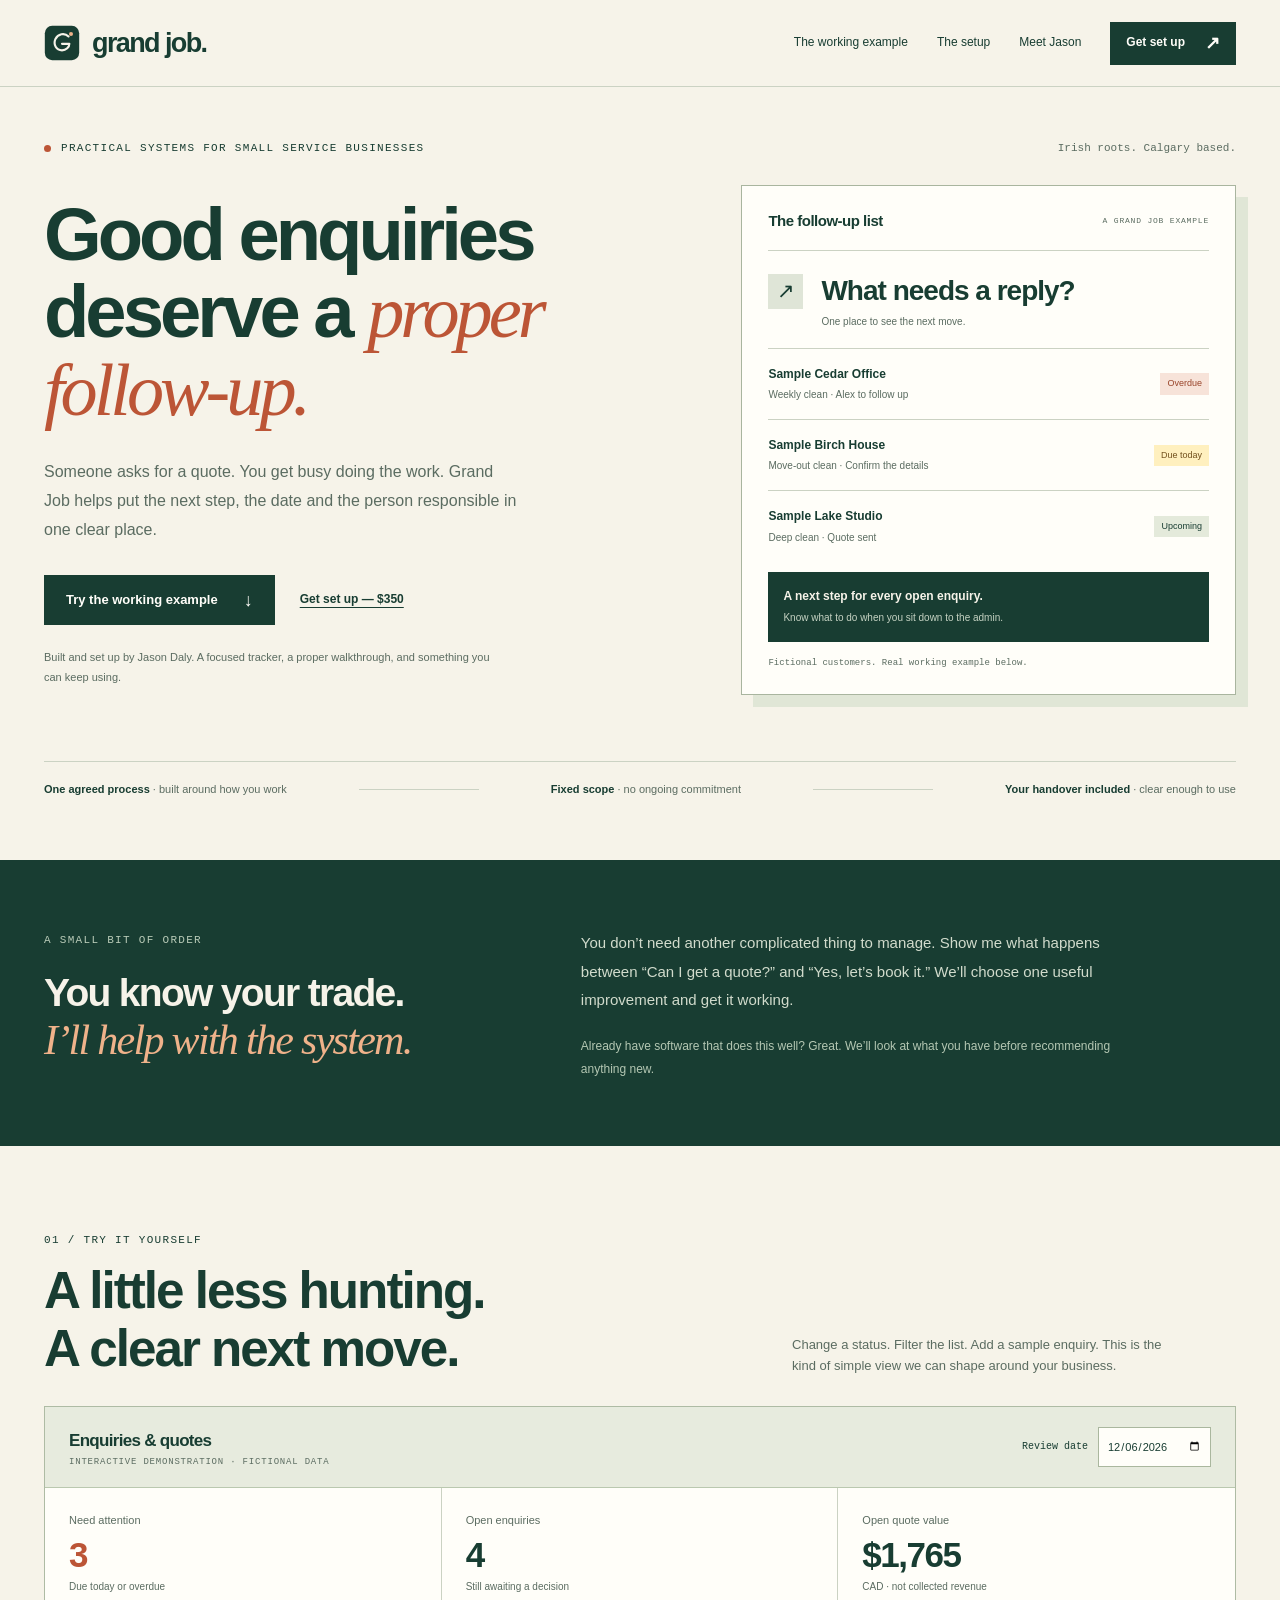
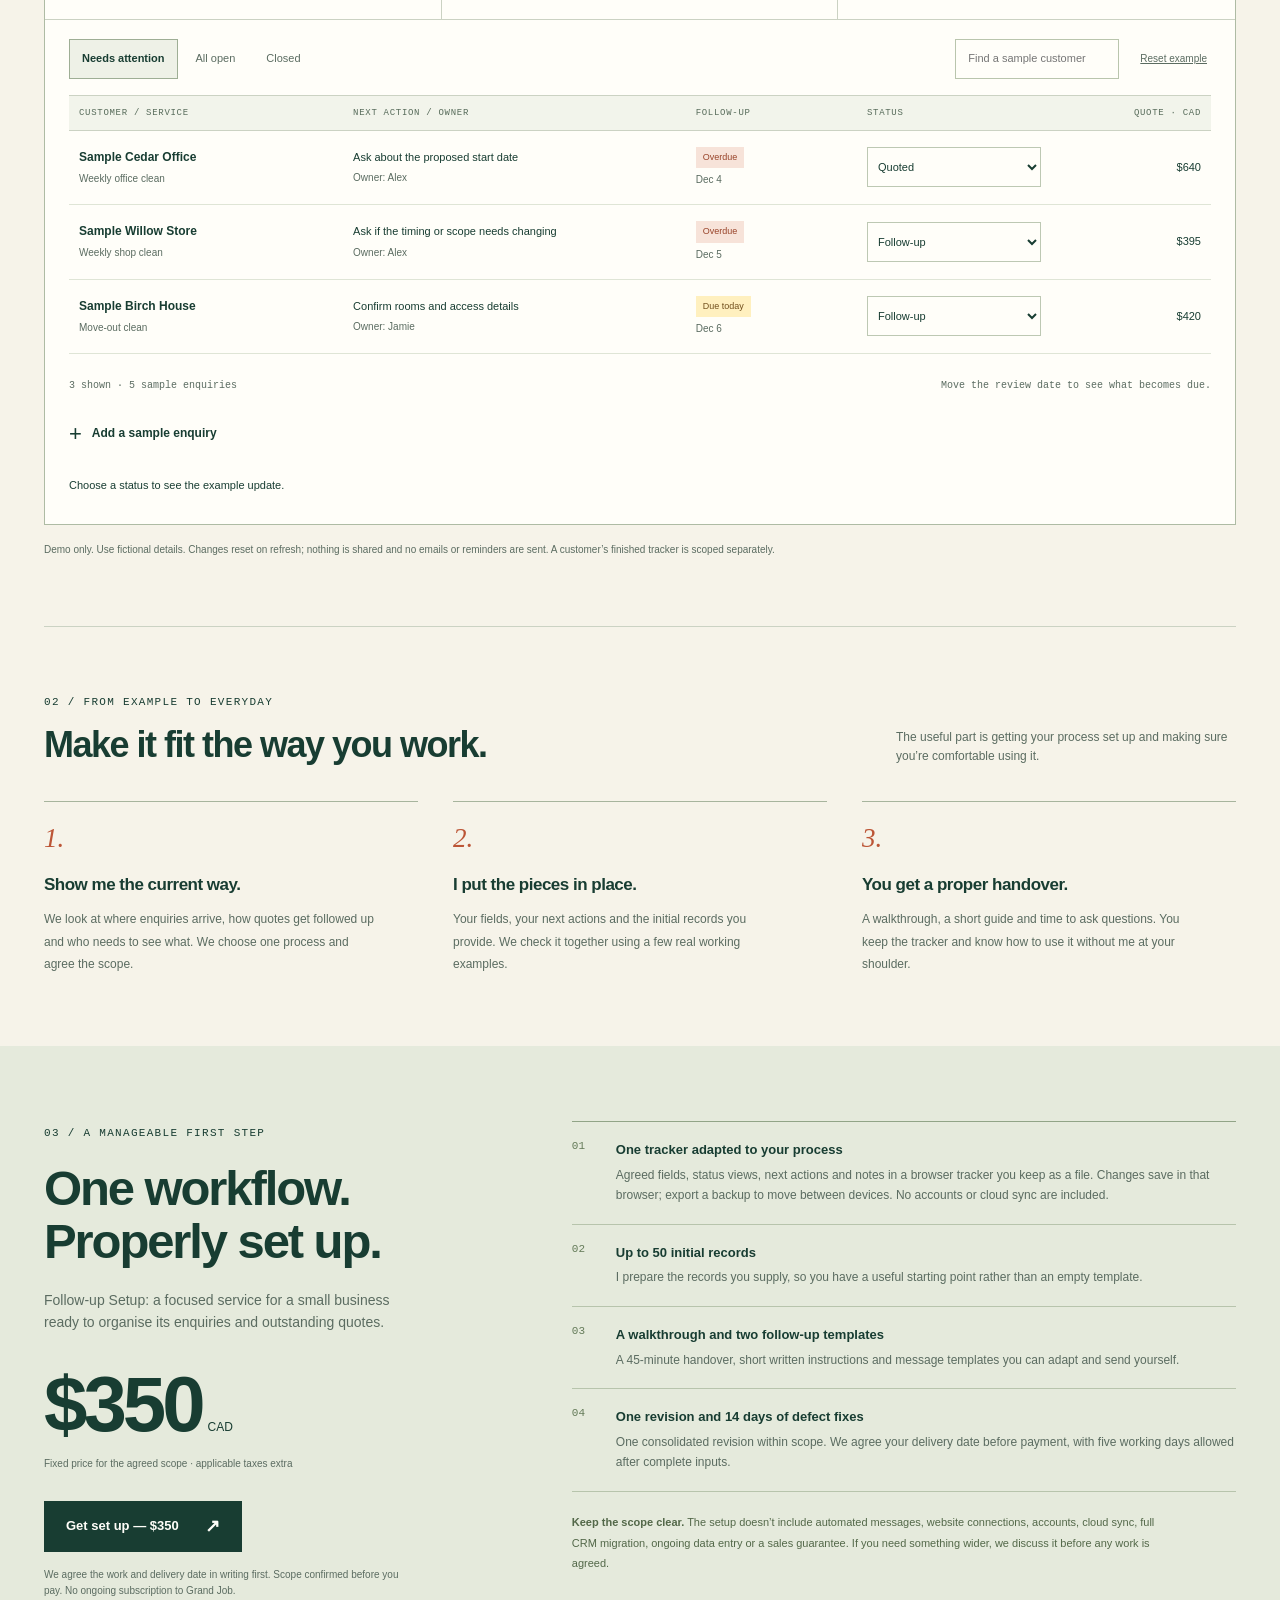
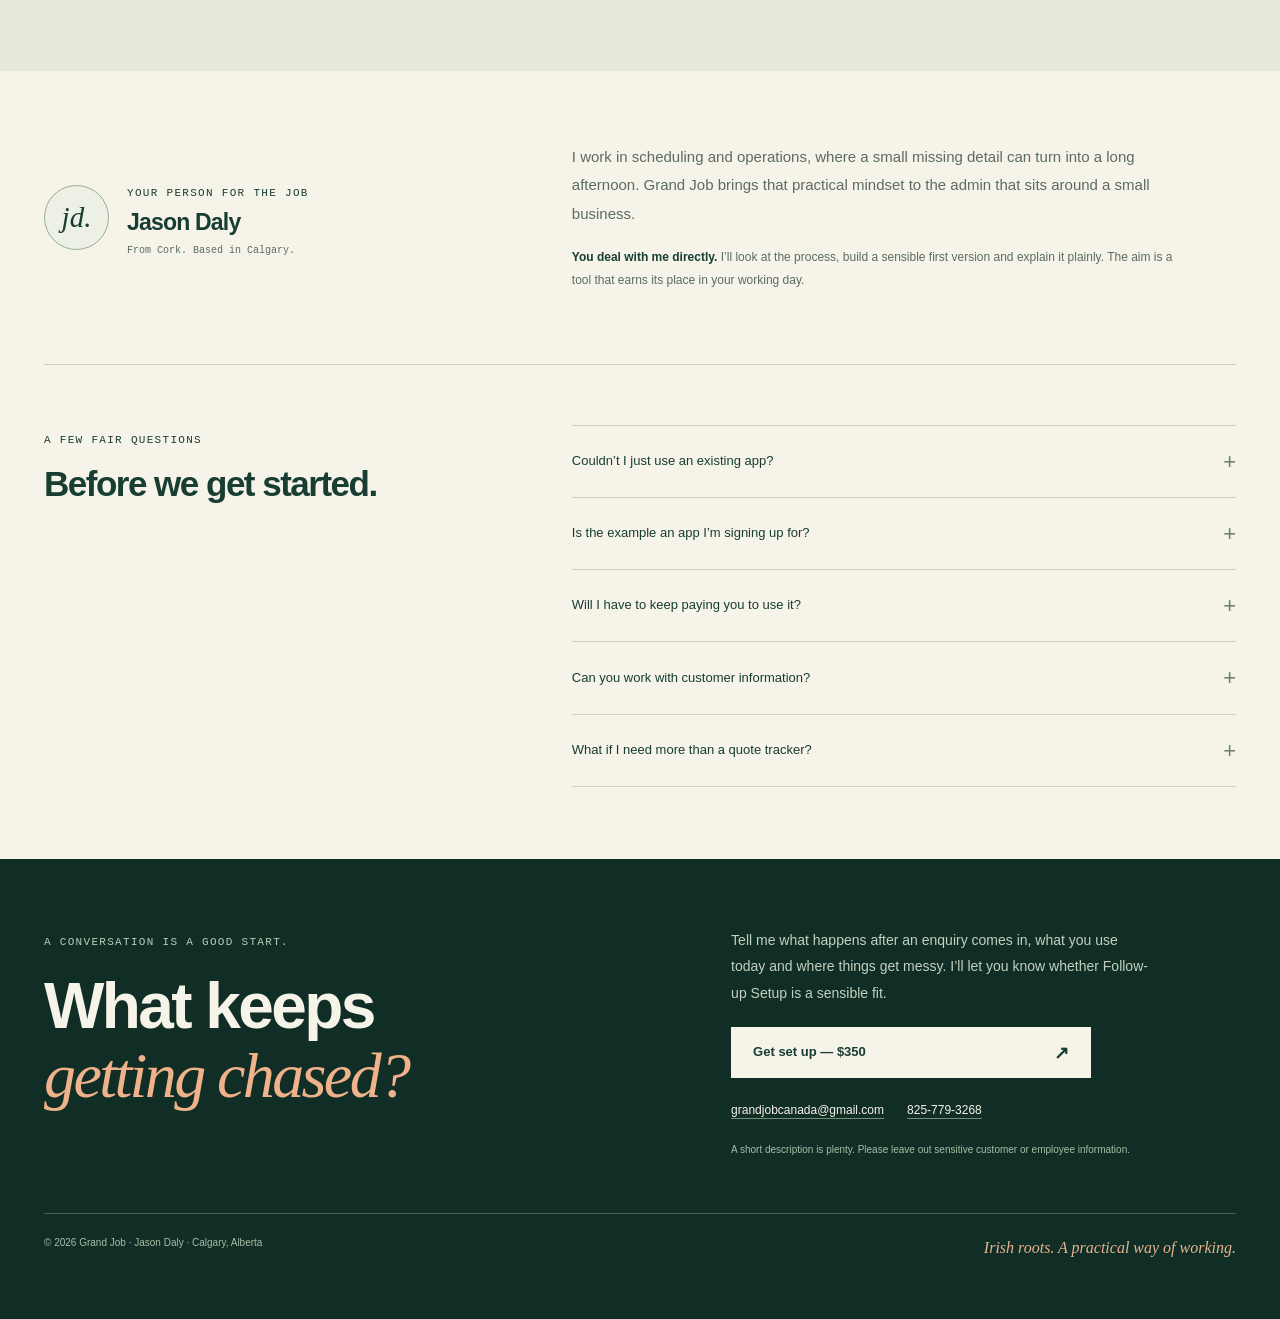
==== index.html @ b54c00df "Align follow-up setup with the private browser tracker and backup workflow" ====
<!doctype html>
<html lang="en">
<head>
  <meta charset="utf-8">
  <meta name="viewport" content="width=device-width,initial-scale=1">
  <title>Grand Job — A proper follow-up for every enquiry</title>
  <meta name="description" content="Practical enquiry and quote tracking, set up around your small business. One clear workflow, a personal handover and a fixed price. Jason Daly, Calgary.">
  <link rel="canonical" href="https://grandjob.shop/">
  <meta name="theme-color" content="#183d32">
  <meta property="og:title" content="Grand Job — A proper follow-up for every enquiry">
  <meta property="og:description" content="Simple enquiry tracking, built and set up around the way you work. Irish roots. Calgary based.">
  <meta property="og:type" content="website">
  <meta property="og:url" content="https://grandjob.shop/">
  <style>
    :root{--ink:#183d32;--deep:#102e26;--paper:#f6f3e9;--white:#fffef9;--rust:#bc5536;--peach:#efb28a;--sage:#dfe5d7;--muted:#5b6c61;--line:#cbd2c3;--yellow:#fff0bf;--red:#f7e3d9}
    *{box-sizing:border-box}html{scroll-behavior:smooth;scroll-padding-top:95px}body{margin:0;color:var(--ink);background:var(--paper);font:16px/1.6 Arial,Helvetica,sans-serif;-webkit-font-smoothing:antialiased}button,input,select{font:inherit}button,a,input,select{outline-offset:5px}button{cursor:pointer}a{color:inherit;text-underline-offset:4px}button:focus-visible,a:focus-visible,input:focus-visible,select:focus-visible,summary:focus-visible{outline:3px solid var(--rust)}button:disabled{cursor:not-allowed}h1,h2,h3,p{margin-top:0}h1,h2,h3{font-weight:600}button{border-radius:0}::selection{background:var(--peach);color:var(--deep)}.wrap{width:min(1220px,calc(100% - 88px));margin:auto}.eyebrow{font:11px/1.5 'Courier New',monospace;letter-spacing:1.3px;text-transform:uppercase}.serif{font-family:Georgia,'Times New Roman',serif;font-weight:400}.skip{position:fixed;left:15px;top:-70px;padding:10px 16px;background:var(--white);z-index:100}.skip:focus{top:12px}.btn{display:inline-flex;align-items:center;justify-content:space-between;gap:26px;min-height:50px;padding:14px 21px;background:var(--ink);border:1px solid var(--ink);color:var(--white);font-size:13px;font-weight:700;text-decoration:none;transition:background .15s}.btn:hover{background:#285644}.btn.light{background:var(--paper);color:var(--ink);border-color:var(--paper)}.btn.light:hover{background:#e7ebdb}.btn.outline{background:transparent;color:var(--ink);border-color:#93a18c}.btn.outline:hover{background:#e9eddf}.arrow{font-size:18px;line-height:1}.small{font-size:12px;color:var(--muted)}
    header{border-bottom:1px solid var(--line);background:var(--paper);position:sticky;top:0;z-index:10}nav{height:86px;display:flex;justify-content:space-between;align-items:center;gap:25px}.wordmark{display:flex;align-items:center;gap:12px;text-decoration:none;font-size:27px;letter-spacing:-1.6px;font-weight:800;line-height:1}.mark{width:36px;height:36px;display:block}.navlinks{display:flex;align-items:center;gap:29px;font-size:12px}.navlinks a:not(.btn){text-decoration:none}.navlinks a:not(.btn):hover{text-decoration:underline}.navlinks .btn{min-height:43px;padding:10px 15px;gap:20px;font-size:12px}
    .hero{padding:53px 0 62px}.hero-top{display:flex;align-items:center;justify-content:space-between;gap:20px;padding-bottom:25px}.hero-top .eyebrow{display:flex;align-items:center;gap:10px}.hero-top .eyebrow:before{content:'';width:7px;height:7px;background:var(--rust);border-radius:50%}.place{font:11px 'Courier New',monospace;color:var(--muted)}.hero-grid{display:grid;grid-template-columns:minmax(0,1.12fr) minmax(0,.88fr);gap:68px;align-items:center}h1{font-size:clamp(54px,5.8vw,82px);line-height:1.04;letter-spacing:-4px;max-width:720px;margin:14px 0 29px}h1 em{font-family:Georgia,'Times New Roman',serif;font-weight:400;color:var(--rust)}.hero-copy>p{max-width:475px;font-size:16px;line-height:1.8;color:var(--muted)}.hero-actions{display:flex;gap:25px;align-items:center;flex-wrap:wrap;margin:30px 0 23px}.textlink{font-size:12px;font-weight:700}.byline{font-size:11px!important;max-width:450px!important}.hero-sheet{position:relative;padding:23px 26px 26px;background:var(--white);border:1px solid #a9b59f;box-shadow:12px 12px 0 #e0e6d6}.sheet-top{display:flex;align-items:center;justify-content:space-between;border-bottom:1px solid var(--line);padding-bottom:17px;margin-bottom:23px}.sheet-brand{font-size:15px;font-weight:800;letter-spacing:-.5px}.sheet-top .eyebrow{font-size:8px;letter-spacing:.8px;color:var(--muted)}.sheet-title{display:flex;gap:18px;align-items:flex-start;margin-bottom:18px}.sheet-title h2{font-size:28px;line-height:1.2;letter-spacing:-1px;margin:0}.sheet-title p{margin:6px 0 0;font-size:10px;color:var(--muted)}.open-icon{width:35px;height:35px;flex-shrink:0;display:grid;place-items:center;background:var(--sage);font:21px Georgia,serif}.sample-line{border-top:1px solid var(--line);padding:16px 0;display:flex;justify-content:space-between;align-items:center;gap:15px;font-size:11px}.sample-line strong{display:block;font-size:12px;font-weight:600}.sample-line small{display:block;color:var(--muted);font-size:10px;margin-top:3px}.tag{display:inline-block;padding:4px 7px;background:#e4eadb;font-size:9px;line-height:1.5;white-space:nowrap}.tag.due{background:var(--yellow);color:#72501d}.tag.late{background:var(--red);color:#984329}.sheet-note{padding:15px;background:var(--ink);color:var(--paper);font-size:12px;line-height:1.65;margin-top:10px}.sheet-note strong{font-weight:600}.sheet-note small{display:block;font-size:10px;color:#c6d3c3;margin-top:4px}.sheet-caption{font:9px 'Courier New',monospace;color:var(--muted);margin:16px 0 0}.hero-foot{display:flex;justify-content:space-between;gap:30px;align-items:center;border-top:1px solid var(--line);margin-top:62px;padding-top:19px;font-size:11px;color:var(--muted)}.hero-foot strong{color:var(--ink);font-weight:600}.hero-foot .line{height:1px;background:var(--line);flex:1;max-width:120px}
    .intro{background:var(--ink);color:var(--paper);padding:65px 0}.intro-grid{display:grid;grid-template-columns:.8fr 1.2fr;gap:100px;align-items:start}.intro .eyebrow{color:#b9cbb8}.intro h2{font-size:39px;letter-spacing:-1.7px;line-height:1.18;margin:19px 0 0}.intro p{font-size:15px;line-height:1.9;color:#d1dbcc;max-width:560px;margin:4px 0 20px}.intro p:last-child{font-size:12px;color:#b4c7b3;margin-bottom:0}.intro em{font-family:Georgia,serif;font-size:42px;font-weight:400;color:var(--peach)}
    .demo-section{padding:79px 0 68px}.section-head{display:grid;grid-template-columns:1fr .65fr;gap:65px;align-items:end;margin-bottom:29px}.section-head h2{font-size:clamp(36px,4vw,52px);line-height:1.12;letter-spacing:-2px;margin:12px 0 0}.section-head p{color:var(--muted);font-size:13px;max-width:370px;margin:0}.demo-shell{background:var(--white);border:1px solid #aebba4}.demo-toolbar{display:flex;align-items:center;justify-content:space-between;gap:25px;padding:20px 24px;background:#e7ebde;border-bottom:1px solid #bac8af}.demo-brand{font-size:17px;letter-spacing:-.7px;font-weight:700}.demo-brand small{font:9px 'Courier New',monospace;letter-spacing:.8px;display:block;font-weight:400;margin-top:3px;color:var(--muted)}.review{display:flex;align-items:center;gap:10px}.review label{font:10px 'Courier New',monospace}.review input{font:11px Arial,sans-serif;border:1px solid #aab79e;background:var(--white);padding:8px;min-height:40px;color:var(--ink)}.metrics{display:grid;grid-template-columns:1fr 1fr 1fr;border-bottom:1px solid var(--line)}.metric{padding:24px;border-right:1px solid var(--line)}.metric:last-child{border:0}.metric-label{display:block;font-size:11px;color:var(--muted)}.metric-value{font-size:35px;font-weight:600;letter-spacing:-1.5px;line-height:1.4}.metric-value.rust{color:var(--rust)}.metric small{font-size:10px;color:var(--muted);display:block}.demo-controls{display:flex;align-items:center;justify-content:space-between;gap:20px;flex-wrap:wrap;padding:19px 24px 16px}.filters{display:flex;gap:5px;flex-wrap:wrap}.filter{border:1px solid transparent;background:none;min-height:40px;color:var(--muted);font-size:11px;padding:8px 12px}.filter[aria-pressed=true]{border-color:#9eae95;background:#eef1e7;color:var(--ink);font-weight:700}.filter:hover{border-color:#9eae95}.demo-tools{display:flex;align-items:center;gap:17px}.demo-tools button{border:0;background:none;color:var(--muted);font-size:10px;text-decoration:underline;min-height:40px;padding:4px}.search-label{position:relative;display:flex;align-items:center}.search-label input{font-size:11px;padding:10px 12px;min-height:40px;border:1px solid #b9c5ad;background:var(--white);max-width:210px;width:100%;color:var(--ink)}.sr-only{position:absolute;width:1px;height:1px;padding:0;margin:-1px;overflow:hidden;clip:rect(0,0,0,0);white-space:nowrap;border:0}.table-wrap{padding:0 24px 8px;overflow-x:auto}table{width:100%;border-collapse:collapse;text-align:left;table-layout:fixed}th{font:9px 'Courier New',monospace;letter-spacing:.7px;text-transform:uppercase;padding:12px 10px;background:#f2f4eb;border-top:1px solid var(--line);border-bottom:1px solid var(--line);color:#576b5a}td{padding:16px 10px;border-bottom:1px solid #dfe5d6;font-size:11px;vertical-align:middle;overflow-wrap:anywhere}td strong{display:block;font-size:12px;font-weight:600}td small{display:block;color:var(--muted);font-size:10px;margin-top:4px}.col-customer{width:24%}.col-action{width:30%}.col-due{width:15%}.col-status{width:17%}.col-value{width:14%;text-align:right}td select{width:100%;border:1px solid #bdc8b3;padding:8px 6px;background:var(--white);min-height:40px;font-size:11px;color:var(--ink)}.money{text-align:right;font-variant-numeric:tabular-nums;white-space:nowrap}.empty{text-align:center;padding:35px;color:var(--muted);font-size:12px}.demo-bottom{padding:18px 24px 20px;display:flex;justify-content:space-between;gap:20px;align-items:center}.demo-bottom span{font:10px 'Courier New',monospace;color:var(--muted)}.add-toggle{padding:0 24px 22px}.add-toggle summary{font-size:12px;font-weight:700;cursor:pointer;min-height:44px;display:flex;align-items:center;gap:10px}.add-toggle summary:before{content:'+';font-size:22px;font-weight:400}.add-toggle[open] summary:before{content:'−'}.add-grid{display:grid;grid-template-columns:repeat(4,1fr);gap:17px;padding-top:15px}.field{min-width:0}.field.wide{grid-column:span 2}.field label{display:block;font-size:10px;font-weight:700;margin-bottom:6px}.field input,.field select{width:100%;min-height:43px;border:1px solid #b8c6ab;background:#fafbf5;padding:9px 11px;color:var(--ink);font-size:12px}.add-grid .btn{grid-column:span 2;justify-content:center;align-self:end}.notice{font-size:11px;color:var(--ink);padding:0 24px 18px;min-height:36px}.demo-disclaimer{font-size:10px;color:var(--muted);margin:17px 0 0;max-width:850px}.demo-section .download{margin-top:27px;display:flex;align-items:center;justify-content:space-between;gap:25px;padding-top:24px;border-top:1px solid var(--line)}.download p{margin:0;font-size:12px;color:var(--muted)}.download a{font-size:12px;font-weight:700;white-space:nowrap}
    .process{border-top:1px solid var(--line);padding:60px 0 70px}.process-head{display:flex;justify-content:space-between;align-items:end;gap:40px;margin-bottom:35px}.process h2{font-size:36px;letter-spacing:-1.5px;line-height:1.2;margin:10px 0 0}.process-head>p{font-size:12px;color:var(--muted);max-width:340px;margin:0}.steps{display:grid;grid-template-columns:repeat(3,1fr);gap:35px}.step{padding-top:21px;border-top:1px solid #a7b49d}.step .number{font:italic 27px Georgia,serif;color:var(--rust)}.step h3{font-size:17px;letter-spacing:-.5px;margin:16px 0 10px}.step p{font-size:12px;line-height:1.9;color:var(--muted);max-width:330px;margin:0}
    .offer-section{background:#e5eadc;padding:72px 0}.offer{display:grid;grid-template-columns:.8fr 1.2fr;gap:85px}.offer h2{font-size:49px;line-height:1.08;letter-spacing:-2.1px;margin:18px 0 21px}.offer-lead{font-size:14px;color:var(--muted);max-width:360px}.price{font-size:78px;letter-spacing:-4px;line-height:1.2;font-weight:600;margin:25px 0 4px}.price span{font:12px Arial,sans-serif;letter-spacing:0;margin-left:6px}.price-note{font-size:10px;color:var(--muted);margin:0 0 27px}.offer-list{border-top:1px solid #91a487;margin-top:3px}.offer-item{display:grid;grid-template-columns:33px 1fr;gap:11px;border-bottom:1px solid #b7c4ac;padding:18px 0}.offer-item>span{font:11px 'Courier New',monospace;color:#647b59}.offer-item strong{font-weight:600;font-size:13px;display:block}.offer-item p{font-size:12px;color:var(--muted);margin:4px 0 0;line-height:1.7}.scope-note{font-size:11px;color:#536849;margin:20px 0 0;line-height:1.9;max-width:600px}.offer .btn{margin-top:2px}.offer-foot{font-size:10px;color:var(--muted);margin:15px 0 0;max-width:360px}
    .person{padding:72px 0;display:grid;grid-template-columns:.8fr 1.2fr;gap:85px;border-bottom:1px solid var(--line)}.person-label{display:flex;gap:18px;align-items:center}.initials{width:65px;height:65px;display:grid;place-items:center;font:italic 29px Georgia,serif;border:1px solid #9bad90;border-radius:50%;background:#edf0e4}.person-label h2{font-size:23px;letter-spacing:-.8px;margin:0}.person-label p{font:10px 'Courier New',monospace;color:var(--muted);margin:5px 0 0}.person-copy>p{font-size:15px;color:var(--muted);max-width:610px;margin:0 0 18px;line-height:1.9}.person-copy p:last-child{font-size:12px;margin:0}.person-copy strong{font-weight:600;color:var(--ink)}.faq{padding:60px 0 72px;display:grid;grid-template-columns:.8fr 1.2fr;gap:85px}.faq h2{font-size:35px;line-height:1.2;letter-spacing:-1.5px;margin:13px 0 0}.faq details{border-top:1px solid var(--line);padding:18px 0}.faq details:last-child{border-bottom:1px solid var(--line)}.faq summary{font-size:13px;list-style:none;cursor:pointer;display:flex;gap:20px;align-items:center;justify-content:space-between;min-height:30px}.faq summary::-webkit-details-marker{display:none}.faq summary:after{content:'+';font-size:22px;color:#708463;font-weight:400}.faq details[open] summary:after{content:'−'}.faq details p{font-size:12px;color:var(--muted);margin:13px 35px 0 0;line-height:1.9}.contact{background:var(--deep);color:var(--paper);padding:68px 0 58px}.contact-grid{display:grid;grid-template-columns:1.1fr .9fr;gap:70px}.contact .eyebrow{color:#bbceb8}.contact h2{font-size:clamp(43px,5vw,65px);line-height:1.08;letter-spacing:-2.6px;margin:20px 0 0}.contact h2 em{font-family:Georgia,serif;font-weight:400;color:var(--peach)}.contact-copy>p{font-size:14px;color:#c2d1bf;max-width:420px;line-height:1.9;margin:0 0 21px}.contact .btn{justify-content:space-between;max-width:360px;width:100%}.contact-links{display:flex;flex-wrap:wrap;gap:17px 23px;margin-top:23px;font-size:12px}.contact-links a{text-decoration-color:#728e73}.contact-note{font-size:10px!important;color:#a8bfa5!important;max-width:410px!important;margin-top:20px!important;margin-bottom:0!important}.contact-bottom{border-top:1px solid #49604b;margin-top:54px;padding-top:21px;display:flex;justify-content:space-between;gap:30px;color:#a9bda5;font-size:10px}.contact-bottom .serif{font-size:16px;font-style:italic;color:#e6b38e}
    @media(min-width:1500px){.hero{padding-top:68px;padding-bottom:72px}.hero-grid{gap:90px}}
    @media(max-width:1080px){.wrap{width:calc(100% - 56px)}.hero-grid{gap:35px}h1{font-size:65px;letter-spacing:-3.6px}.hero-sheet{padding:20px}.intro-grid,.offer,.person,.faq{gap:45px}.section-head{gap:35px}.table-wrap{padding:0 16px 8px}.demo-controls{padding:17px 16px}.col-action{width:28%}.col-customer{width:24%}.col-due{width:17%}.col-status{width:18%}.col-value{width:13%}.hero-foot .line{display:none}}
    @media(max-width:760px){.wrap{width:calc(100% - 36px)}nav{height:72px}.wordmark{font-size:24px}.mark{width:30px;height:30px}.navlinks>a:not(.btn){display:none}.navlinks .btn{font-size:11px;padding:9px 12px;gap:13px;min-height:41px}.hero{padding:29px 0 36px}.hero-top{padding-bottom:11px}.hero-top .eyebrow{font-size:9px;letter-spacing:.5px}.place{display:none}.hero-grid{grid-template-columns:1fr;gap:35px}h1{font-size:61px;letter-spacing:-3.4px;max-width:600px;margin:14px 0 23px}.hero-copy>p{font-size:15px;max-width:600px}.hero-actions{margin:26px 0 20px;gap:21px}.hero-sheet{max-width:540px;width:calc(100% - 9px);padding:21px;box-shadow:8px 8px 0 #e0e6d6}.sheet-title h2{font-size:26px}.hero-foot{margin-top:38px;padding-top:18px;display:grid;grid-template-columns:1fr;gap:9px;font-size:11px}.intro{padding:42px 0}.intro-grid{grid-template-columns:1fr;gap:28px}.intro h2{font-size:37px;margin-top:13px;max-width:480px}.intro p{font-size:14px;max-width:100%}.intro em{font-size:40px}.demo-section{padding:46px 0}.section-head{grid-template-columns:1fr;gap:19px;margin-bottom:24px}.section-head h2{font-size:40px;letter-spacing:-1.7px}.section-head p{max-width:550px}.demo-toolbar{padding:16px;gap:15px;align-items:start;flex-direction:column}.demo-brand{font-size:17px}.review{justify-content:space-between;width:100%;gap:14px}.review input{font-size:12px;min-height:43px}.metrics{grid-template-columns:1fr 1fr 1fr}.metric{padding:16px 11px}.metric-label{font-size:9px;line-height:1.5}.metric-value{font-size:29px;letter-spacing:-1.3px}.metric small{font-size:8px;line-height:1.6}.demo-controls{display:block;padding:12px}.filters{display:grid;grid-template-columns:repeat(3,1fr);gap:4px}.filter{font-size:10px;padding:8px 5px;min-height:42px}.demo-tools{margin-top:12px;justify-content:space-between;gap:10px}.search-label{flex:1}.search-label input{max-width:100%;font-size:12px;min-height:44px}.demo-tools button{min-height:44px;padding:8px}.table-wrap{overflow:visible;padding:0 12px 4px}table,tbody{display:block}thead{display:none}tr{display:grid;grid-template-columns:1fr 1fr;gap:13px 18px;padding:18px 7px;border-top:1px solid var(--line)}td{padding:0;border:0;font-size:11px}.col-customer,.col-action,.col-due,.col-status,.col-value{width:auto}.customer-cell{grid-column:span 2;display:flex;align-items:baseline;justify-content:space-between;gap:15px}.customer-cell strong{font-size:14px}.customer-cell small{margin:0;max-width:45%;text-align:right}.action-cell{grid-column:span 2}.action-cell:before,.due-cell:before,.status-cell:before,.money:before{content:attr(data-label);display:block;color:var(--muted);font:9px 'Courier New',monospace;text-transform:uppercase;margin-bottom:6px;letter-spacing:.3px}.action-cell small{font-size:10px}.due-cell small{font-size:10px}.status-cell select{min-height:44px;font-size:12px}.money{text-align:left;grid-column:2;grid-row:3}.status-cell{grid-column:span 2}.demo-bottom{padding:14px 19px;display:block}.demo-bottom span{font-size:9px}.add-toggle{padding:0 19px 12px}.add-toggle summary{font-size:12px}.add-grid{grid-template-columns:1fr 1fr;gap:14px}.field.wide{grid-column:span 2}.field input,.field select{font-size:13px;min-height:45px}.add-grid .btn{margin-top:4px}.notice{padding:0 19px 16px;font-size:11px}.demo-disclaimer{font-size:10px;line-height:1.8}.demo-section .download{display:block;padding-top:19px;margin-top:22px}.download p{margin-bottom:12px}.download a{white-space:normal;display:inline-block;min-height:35px}.process{padding:43px 0 46px}.process-head{display:block;margin-bottom:28px}.process h2{font-size:34px;margin-bottom:18px}.process-head>p{max-width:550px}.steps{grid-template-columns:1fr;gap:25px}.step{display:grid;grid-template-columns:42px 1fr;gap:0 14px;padding-top:18px}.step .number{grid-row:span 2;font-size:27px}.step h3{margin:0 0 8px;font-size:17px}.step p{max-width:100%}.offer-section{padding:46px 0}.offer{grid-template-columns:1fr;gap:34px}.offer h2{font-size:44px;margin:14px 0 18px;max-width:400px}.offer-lead{max-width:550px}.price{font-size:72px;margin-top:19px}.offer-foot{max-width:450px}.offer-item{padding:16px 0}.scope-note{font-size:11px}.person{grid-template-columns:1fr;gap:27px;padding:44px 0}.person-copy>p{font-size:14px;max-width:100%}.faq{grid-template-columns:1fr;gap:24px;padding:43px 0 47px}.faq h2{font-size:33px;margin-top:10px}.faq summary{font-size:13px}.faq details p{margin-right:10px}.contact{padding:45px 0 29px}.contact-grid{grid-template-columns:1fr;gap:29px}.contact h2{font-size:52px;letter-spacing:-2px;margin:15px 0 0}.contact-copy>p{max-width:100%;font-size:14px}.contact .btn{max-width:100%}.contact-note{max-width:100%!important}.contact-bottom{margin-top:35px;display:block;padding-top:19px;font-size:10px}.contact-bottom .serif{display:block;margin-top:13px;font-size:17px}}
    @media(max-width:390px){h1{font-size:53px;letter-spacing:-2.8px}.navlinks .btn{gap:8px;padding:9px 10px}.wordmark{gap:8px;font-size:23px}.metric-value{font-size:26px}.metric{padding:14px 9px}.hero-actions{gap:16px}.hero-actions .btn{padding:13px 17px;gap:16px}.textlink{font-size:11px}}
    @media(prefers-reduced-motion:reduce){html{scroll-behavior:auto}*{transition:none!important}}
  </style>
</head>
<body id="top">
  <a class="skip" href="#main">Skip to content</a>
  <header><nav class="wrap" aria-label="Main navigation"><a class="wordmark" href="#top" aria-label="Grand Job home"><svg class="mark" viewBox="0 0 44 44" aria-hidden="true"><rect x="1" y="1" width="42" height="42" rx="9" fill="#183d32"/><path d="M30 14c-5-5-13-3-16 3-3 7 1 14 8 14 5 0 9-4 9-8h-9" fill="none" stroke="#f6f3e9" stroke-width="2.6" stroke-linecap="round" stroke-linejoin="round"/><circle cx="33" cy="11" r="2.5" fill="#efb28a"/></svg><span>grand job.</span></a><div class="navlinks"><a href="#demo">The working example</a><a href="#offer">The setup</a><a href="#about">Meet Jason</a><a class="btn" href="mailto:grandjobcanada@gmail.com?subject=Grand%20Job%20Follow-up%20Setup%20request&amp;body=Hi%20Jason%2C%0A%0AI%27d%20like%20the%20%24350%20Follow-up%20Setup.%0A%0AOur%20business%3A%0AHow%20we%20track%20enquiries%20today%3A%0AWhat%20needs%20sorting%3A%0A%0AThanks%2C">Get set up <span class="arrow" aria-hidden="true">↗</span></a></div></nav></header>
  <main id="main">
    <section class="hero wrap" aria-labelledby="hero-heading"><div class="hero-top"><span class="eyebrow">Practical systems for small service businesses</span><span class="place">Irish roots. Calgary based.</span></div><div class="hero-grid"><div class="hero-copy"><h1 id="hero-heading">Good enquiries deserve a <em>proper follow-up.</em></h1><p>Someone asks for a quote. You get busy doing the work. Grand Job helps put the next step, the date and the person responsible in one clear place.</p><div class="hero-actions"><a class="btn" href="#demo">Try the working example <span class="arrow" aria-hidden="true">↓</span></a><a class="textlink" href="mailto:grandjobcanada@gmail.com?subject=Grand%20Job%20Follow-up%20Setup%20request&amp;body=Hi%20Jason%2C%0A%0AI%27d%20like%20the%20%24350%20Follow-up%20Setup.%0A%0AOur%20business%3A%0AHow%20we%20track%20enquiries%20today%3A%0AWhat%20needs%20sorting%3A%0A%0AThanks%2C">Get set up — $350</a></div><p class="byline">Built and set up by Jason Daly. A focused tracker, a proper walkthrough, and something you can keep using.</p></div><div class="hero-sheet" aria-label="Illustrative quote follow-up sheet"><div class="sheet-top"><span class="sheet-brand">The follow-up list</span><span class="eyebrow">A Grand Job example</span></div><div class="sheet-title"><span class="open-icon" aria-hidden="true">↗</span><div><h2>What needs a reply?</h2><p>One place to see the next move.</p></div></div><div class="sample-line"><div><strong>Sample Cedar Office</strong><small>Weekly clean · Alex to follow up</small></div><span class="tag late">Overdue</span></div><div class="sample-line"><div><strong>Sample Birch House</strong><small>Move-out clean · Confirm the details</small></div><span class="tag due">Due today</span></div><div class="sample-line"><div><strong>Sample Lake Studio</strong><small>Deep clean · Quote sent</small></div><span class="tag">Upcoming</span></div><div class="sheet-note"><strong>A next step for every open enquiry.</strong><small>Know what to do when you sit down to the admin.</small></div><p class="sheet-caption">Fictional customers. Real working example below.</p></div></div><div class="hero-foot"><span><strong>One agreed process</strong> · built around how you work</span><span class="line" aria-hidden="true"></span><span><strong>Fixed scope</strong> · no ongoing commitment</span><span class="line" aria-hidden="true"></span><span><strong>Your handover included</strong> · clear enough to use</span></div></section>
    <section class="intro"><div class="wrap intro-grid"><div><span class="eyebrow">A small bit of order</span><h2>You know your trade.<br><em>I’ll help with the system.</em></h2></div><div><p>You don’t need another complicated thing to manage. Show me what happens between “Can I get a quote?” and “Yes, let’s book it.” We’ll choose one useful improvement and get it working.</p><p>Already have software that does this well? Great. We’ll look at what you have before recommending anything new.</p></div></div></section>
    <section id="demo" class="demo-section wrap" aria-labelledby="demo-heading"><div class="section-head"><div><span class="eyebrow">01 / Try it yourself</span><h2 id="demo-heading">A little less hunting.<br>A clear next move.</h2></div><p>Change a status. Filter the list. Add a sample enquiry. This is the kind of simple view we can shape around your business.</p></div><div class="demo-shell"><div class="demo-toolbar"><div class="demo-brand">Enquiries &amp; quotes<small>INTERACTIVE DEMONSTRATION · FICTIONAL DATA</small></div><div class="review"><label for="reviewDate">Review date</label><input id="reviewDate" type="date" aria-describedby="dateHelp"></div></div><div class="metrics" aria-label="Example summary"><div class="metric"><span class="metric-label">Need attention</span><strong class="metric-value rust" id="attentionCount">—</strong><small>Due today or overdue</small></div><div class="metric"><span class="metric-label">Open enquiries</span><strong class="metric-value" id="openCount">—</strong><small>Still awaiting a decision</small></div><div class="metric"><span class="metric-label">Open quote value</span><strong class="metric-value" id="openValue">—</strong><small>CAD · not collected revenue</small></div></div><div class="demo-controls"><div class="filters" aria-label="Filter example enquiries"><button type="button" class="filter" data-view="attention" aria-pressed="true">Needs attention</button><button type="button" class="filter" data-view="open" aria-pressed="false">All open</button><button type="button" class="filter" data-view="closed" aria-pressed="false">Closed</button></div><div class="demo-tools"><label class="search-label"><span class="sr-only">Search sample customers</span><input id="demoSearch" type="search" placeholder="Find a sample customer" maxlength="70"></label><button type="button" id="resetDemo">Reset example</button></div></div><div class="table-wrap"><table><thead><tr><th class="col-customer" scope="col">Customer / service</th><th class="col-action" scope="col">Next action / owner</th><th class="col-due" scope="col">Follow-up</th><th class="col-status" scope="col">Status</th><th class="col-value" scope="col">Quote · CAD</th></tr></thead><tbody id="quoteRows"></tbody></table></div><div class="demo-bottom"><span id="rowCount">Loading example…</span><span id="dateHelp">Move the review date to see what becomes due.</span></div><details class="add-toggle"><summary>Add a sample enquiry</summary><form id="enquiryForm"><div class="add-grid"><div class="field wide"><label for="customerName">Sample customer</label><input id="customerName" required maxlength="55" placeholder="e.g. Sample Elm Office"></div><div class="field wide"><label for="serviceName">Service</label><input id="serviceName" required maxlength="55" placeholder="e.g. Weekly office clean"></div><div class="field"><label for="quoteValue">Quote value · CAD</label><input id="quoteValue" type="number" required min="0" max="999999" step="0.01" placeholder="450"></div><div class="field"><label for="followDate">Next follow-up</label><input id="followDate" type="date" required></div><div class="field wide"><label for="nextAction">Next action</label><input id="nextAction" required maxlength="90" placeholder="e.g. Confirm the proposed start date"></div><div class="field"><label for="actionOwner">Owner</label><select id="actionOwner"><option>Alex</option><option>Jamie</option><option>Unassigned</option></select></div><div class="field"><label for="initialStatus">Status</label><select id="initialStatus"><option>New</option><option>Quoted</option><option>Follow-up</option></select></div><button class="btn" type="submit">Add to the example <span aria-hidden="true">+</span></button></div></form></details><p class="notice" id="demoNotice" role="status" aria-live="polite">Choose a status to see the example update.</p></div><p class="demo-disclaimer">Demo only. Use fictional details. Changes reset on refresh; nothing is shared and no emails or reminders are sent. A customer’s finished tracker is scoped separately.</p></section>
    <section class="process wrap" aria-labelledby="process-heading"><div class="process-head"><div><span class="eyebrow">02 / From example to everyday</span><h2 id="process-heading">Make it fit the way you work.</h2></div><p>The useful part is getting your process set up and making sure you’re comfortable using it.</p></div><div class="steps"><article class="step"><span class="number">1.</span><h3>Show me the current way.</h3><p>We look at where enquiries arrive, how quotes get followed up and who needs to see what. We choose one process and agree the scope.</p></article><article class="step"><span class="number">2.</span><h3>I put the pieces in place.</h3><p>Your fields, your next actions and the initial records you provide. We check it together using a few real working examples.</p></article><article class="step"><span class="number">3.</span><h3>You get a proper handover.</h3><p>A walkthrough, a short guide and time to ask questions. You keep the tracker and know how to use it without me at your shoulder.</p></article></div></section>
    <section id="offer" class="offer-section" aria-labelledby="offer-heading"><div class="wrap offer"><div><span class="eyebrow">03 / A manageable first step</span><h2 id="offer-heading">One workflow.<br>Properly set up.</h2><p class="offer-lead">Follow-up Setup: a focused service for a small business ready to organise its enquiries and outstanding quotes.</p><div class="price">$350<span>CAD</span></div><p class="price-note">Fixed price for the agreed scope · applicable taxes extra</p><a class="btn" href="mailto:grandjobcanada@gmail.com?subject=Grand%20Job%20Follow-up%20Setup%20request&amp;body=Hi%20Jason%2C%0A%0AI%27d%20like%20the%20%24350%20Follow-up%20Setup.%0A%0AOur%20business%3A%0AHow%20we%20track%20enquiries%20today%3A%0AWhat%20needs%20sorting%3A%0A%0AThanks%2C">Get set up — $350 <span class="arrow" aria-hidden="true">↗</span></a><p class="offer-foot">We agree the work and delivery date in writing first. Scope confirmed before you pay. No ongoing subscription to Grand Job.</p></div><div><div class="offer-list"><div class="offer-item"><span>01</span><div><strong>One tracker adapted to your process</strong><p>Agreed fields, status views, next actions and notes in a browser tracker you keep as a file. Changes save in that browser; export a backup to move between devices. No accounts or cloud sync are included.</p></div></div><div class="offer-item"><span>02</span><div><strong>Up to 50 initial records</strong><p>I prepare the records you supply, so you have a useful starting point rather than an empty template.</p></div></div><div class="offer-item"><span>03</span><div><strong>A walkthrough and two follow-up templates</strong><p>A 45-minute handover, short written instructions and message templates you can adapt and send yourself.</p></div></div><div class="offer-item"><span>04</span><div><strong>One revision and 14 days of defect fixes</strong><p>One consolidated revision within scope. We agree your delivery date before payment, with five working days allowed after complete inputs.</p></div></div></div><p class="scope-note"><strong>Keep the scope clear.</strong> The setup doesn’t include automated messages, website connections, accounts, cloud sync, full CRM migration, ongoing data entry or a sales guarantee. If you need something wider, we discuss it before any work is agreed.</p></div></div></section>
    <section id="about" class="person wrap" aria-labelledby="person-heading"><div class="person-label"><div class="initials" aria-hidden="true">jd.</div><div><span class="eyebrow">Your person for the job</span><h2 id="person-heading">Jason Daly</h2><p>From Cork. Based in Calgary.</p></div></div><div class="person-copy"><p>I work in scheduling and operations, where a small missing detail can turn into a long afternoon. Grand Job brings that practical mindset to the admin that sits around a small business.</p><p><strong>You deal with me directly.</strong> I’ll look at the process, build a sensible first version and explain it plainly. The aim is a tool that earns its place in your working day.</p></div></section>
    <section class="faq wrap" aria-labelledby="faq-heading"><div><span class="eyebrow">A few fair questions</span><h2 id="faq-heading">Before we get started.</h2></div><div><details><summary>Couldn’t I just use an existing app?</summary><p>Absolutely. If your existing software already solves the problem, that may be the best route. The service here is the practical setup: agreeing the process, preparing the data and helping you use it. The browser tracker is one option. We check the fit before recommending a new tool.</p></details><details><summary>Is the example an app I’m signing up for?</summary><p>No. It’s an interactive demonstration with fictional records. The $350 Follow-up Setup includes a separately scoped browser tracker and handover. There are no accounts or automatic messages in this demonstration.</p></details><details><summary>Will I have to keep paying you to use it?</summary><p>No Grand Job subscription is included or required for this setup. You keep the delivered tracker file and can export your data as a backup. Any third-party software you need, or optional future support, is discussed and priced separately.</p></details><details><summary>Can you work with customer information?</summary><p>We agree what information is needed, who can access it and how it will be handed over before work starts. Please use fictional examples in your first message and don’t send sensitive personal information through this website.</p></details><details><summary>What if I need more than a quote tracker?</summary><p>Tell me about the process first. We can consider a different tracker or setup if it’s within my capabilities. Integrations, shared online systems and wider data migrations need their own feasibility check and written scope.</p></details></div></section>
    <section id="contact" class="contact" aria-labelledby="contact-heading"><div class="wrap"><div class="contact-grid"><div><span class="eyebrow">A conversation is a good start.</span><h2 id="contact-heading">What keeps<br><em>getting chased?</em></h2></div><div class="contact-copy"><p>Tell me what happens after an enquiry comes in, what you use today and where things get messy. I’ll let you know whether Follow-up Setup is a sensible fit.</p><a class="btn light" href="mailto:grandjobcanada@gmail.com?subject=Grand%20Job%20Follow-up%20Setup%20request&amp;body=Hi%20Jason%2C%0A%0AI%27d%20like%20the%20%24350%20Follow-up%20Setup.%0A%0AOur%20business%3A%0AHow%20we%20track%20enquiries%20today%3A%0AWhat%20needs%20sorting%3A%0A%0AThanks%2C">Get set up — $350 <span class="arrow" aria-hidden="true">↗</span></a><div class="contact-links"><a href="mailto:grandjobcanada@gmail.com">grandjobcanada@gmail.com</a><a href="tel:+18257793268">825-779-3268</a></div><p class="contact-note">A short description is plenty. Please leave out sensitive customer or employee information.</p></div></div><div class="contact-bottom"><span>© 2026 Grand Job · Jason Daly · Calgary, Alberta</span><span class="serif">Irish roots. A practical way of working.</span></div></div></section>
  </main>
  <script>
    (()=>{
      const $=id=>document.getElementById(id);
      const iso=d=>`${d.getFullYear()}-${String(d.getMonth()+1).padStart(2,'0')}-${String(d.getDate()).padStart(2,'0')}`;
      const today=iso(new Date());
      const offset=n=>{const d=new Date();d.setHours(12,0,0,0);d.setDate(d.getDate()+n);return iso(d)};
      const money=new Intl.NumberFormat('en-CA',{style:'currency',currency:'CAD',minimumFractionDigits:0,maximumFractionDigits:2});
      const shortDate=s=>{if(!s)return 'Set a date';const [y,m,d]=s.split('-').map(Number);return new Date(y,m-1,d,12).toLocaleDateString('en-CA',{month:'short',day:'numeric'})};
      const seed=[
        {id:1,name:'Sample Cedar Office',service:'Weekly office clean',amount:640,status:'Quoted',due:offset(-2),owner:'Alex',action:'Ask about the proposed start date'},
        {id:2,name:'Sample Birch House',service:'Move-out clean',amount:420,status:'Follow-up',due:today,owner:'Jamie',action:'Confirm rooms and access details'},
        {id:3,name:'Sample Lake Studio',service:'Monthly deep clean',amount:310,status:'Quoted',due:offset(2),owner:'Alex',action:'Check whether the quote was reviewed'},
        {id:4,name:'Sample Pine Unit',service:'End-of-tenancy clean',amount:520,status:'Won',due:'',owner:'Jamie',action:'Hand over to the job schedule'},
        {id:5,name:'Sample Willow Store',service:'Weekly shop clean',amount:395,status:'Follow-up',due:offset(-1),owner:'Alex',action:'Ask if the timing or scope needs changing'}
      ];
      let rows=seed.map(r=>({...r})),view='attention',nextId=6;
      const isOpen=r=>!['Won','Lost'].includes(r.status);
      const dueState=r=>!isOpen(r)?'Closed':!r.due?'Set a date':r.due<$('reviewDate').value?'Overdue':r.due===$('reviewDate').value?'Due today':'Upcoming';
      const needs=r=>isOpen(r)&&r.due&&r.due<=$('reviewDate').value;
      function render(focusId){
        const review=$('reviewDate').value;
        const open=rows.filter(isOpen);
        $('attentionCount').textContent=review?open.filter(needs).length:'—';
        $('openCount').textContent=open.length;
        $('openValue').textContent=money.format(open.reduce((n,r)=>n+r.amount,0));
        document.querySelectorAll('[data-view]').forEach(b=>b.setAttribute('aria-pressed',String(b.dataset.view===view)));
        const query=$('demoSearch').value.trim().toLocaleLowerCase();
        let shown=rows.filter(r=>(view==='attention'?review&&needs(r):view==='open'?isOpen(r):!isOpen(r))&&(!query||`${r.name} ${r.service} ${r.owner} ${r.action}`.toLocaleLowerCase().includes(query)));
        shown.sort((a,b)=>(a.due||'9999').localeCompare(b.due||'9999')||a.id-b.id);
        $('quoteRows').replaceChildren();
        for(const r of shown){
          const tr=document.createElement('tr');
          const customer=document.createElement('td');customer.className='customer-cell';
          const name=document.createElement('strong');name.textContent=r.name;
          const service=document.createElement('small');service.textContent=r.service;customer.append(name,service);
          const action=document.createElement('td');action.className='action-cell';action.dataset.label='Next action';
          const task=document.createElement('span');task.textContent=r.action;
          const owner=document.createElement('small');owner.textContent='Owner: '+r.owner;action.append(task,owner);
          const due=document.createElement('td');due.className='due-cell';due.dataset.label='Follow-up';
          const tag=document.createElement('span');const state=dueState(r);tag.className='tag'+(state==='Overdue'?' late':state==='Due today'?' due':'');tag.textContent=review?state:'Set review date';
          const date=document.createElement('small');date.textContent=shortDate(r.due);due.append(tag,date);
          const status=document.createElement('td');status.className='status-cell';status.dataset.label='Update status';
          const select=document.createElement('select');select.id='status-'+r.id;select.setAttribute('aria-label','Status for '+r.name);
          for(const s of ['New','Quoted','Follow-up','Won','Lost']){const option=document.createElement('option');option.value=s;option.textContent=s;select.append(option)}
          select.value=r.status;select.addEventListener('change',()=>{r.status=select.value;render(select.id);$('demoNotice').textContent=r.name+' changed to '+r.status+'. The totals have updated.'});status.append(select);
          const value=document.createElement('td');value.className='money';value.dataset.label='Quote · CAD';value.textContent=money.format(r.amount);
          tr.append(customer,action,due,status,value);$('quoteRows').append(tr);
        }
        if(!shown.length){const tr=document.createElement('tr'),td=document.createElement('td');td.colSpan=5;td.className='empty';td.textContent=!review&&view==='attention'?'Set a review date to see which follow-ups need attention.':'No sample enquiries in this view.';tr.append(td);$('quoteRows').append(tr)}
        $('rowCount').textContent=shown.length+' shown · '+rows.length+' sample enquiries';
        if(focusId){const target=$(focusId)||document.querySelector('[data-view="'+view+'"]');target?.focus()}
      }
      $('reviewDate').value=today;$('followDate').value=today;
      document.querySelectorAll('[data-view]').forEach(b=>b.addEventListener('click',()=>{view=b.dataset.view;render();$('demoNotice').textContent='Showing '+b.textContent.toLowerCase()+'.'}));
      $('demoSearch').addEventListener('input',()=>render());
      $('reviewDate').addEventListener('change',()=>{render();$('demoNotice').textContent=$('reviewDate').value?'Review date changed. The example has recalculated.':'Set a review date to calculate follow-up attention.'});
      $('resetDemo').addEventListener('click',()=>{rows=seed.map(r=>({...r}));nextId=6;view='attention';$('reviewDate').value=today;$('demoSearch').value='';$('enquiryForm').reset();$('followDate').value=today;render();$('demoNotice').textContent='Reset to the fictional example.'});
      $('enquiryForm').addEventListener('submit',event=>{event.preventDefault();if(rows.length>=20){$('demoNotice').textContent='This example holds 20 enquiries. Reset it to try again.';return}const name=$('customerName').value.trim(),service=$('serviceName').value.trim(),action=$('nextAction').value.trim(),amount=Number($('quoteValue').value);if(!name||!service||!action||!Number.isFinite(amount)||amount<0)return;rows.push({id:nextId++,name,service,action,amount,status:$('initialStatus').value,due:$('followDate').value,owner:$('actionOwner').value});view='open';$('demoSearch').value='';render();$('enquiryForm').reset();$('followDate').value=today;$('customerName').focus();$('demoNotice').textContent='Added '+name+'. This stays in the example until you refresh or reset.'});
      render();
    })();
  </script>
</body>
</html>
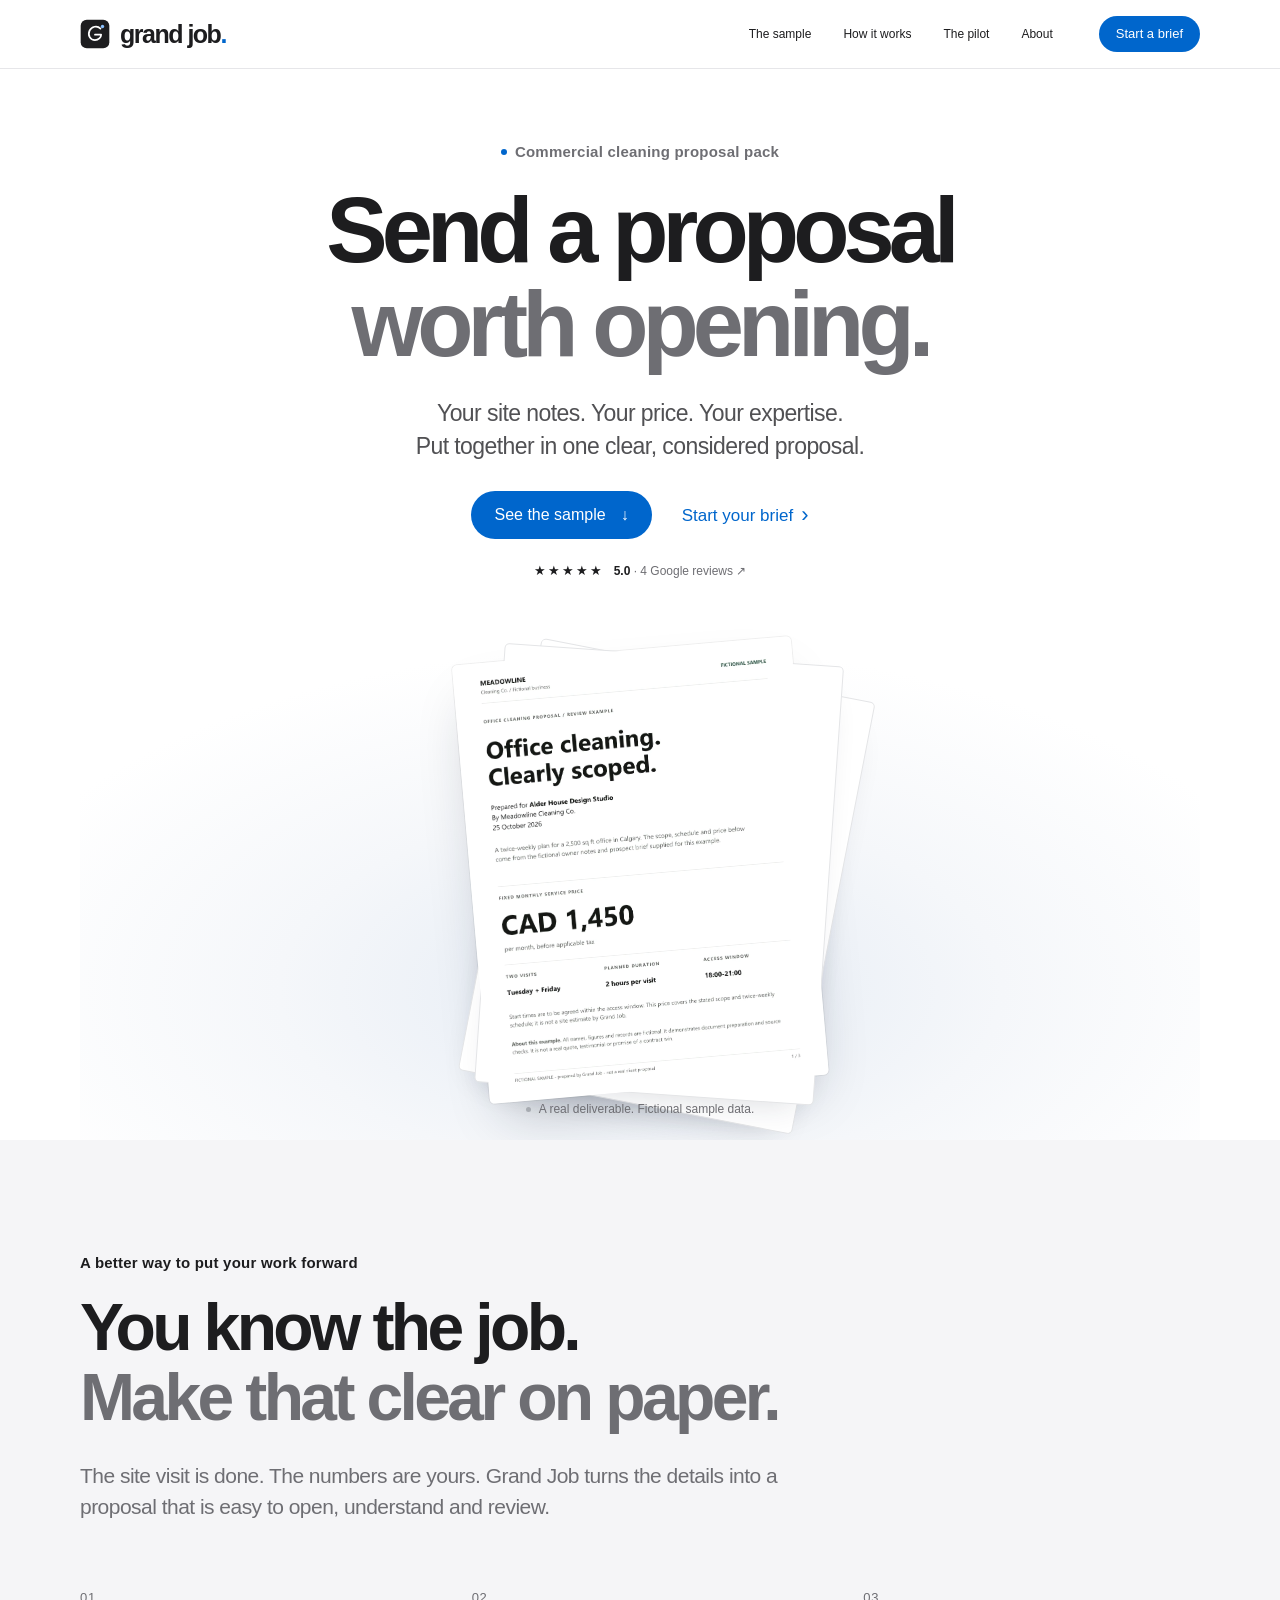
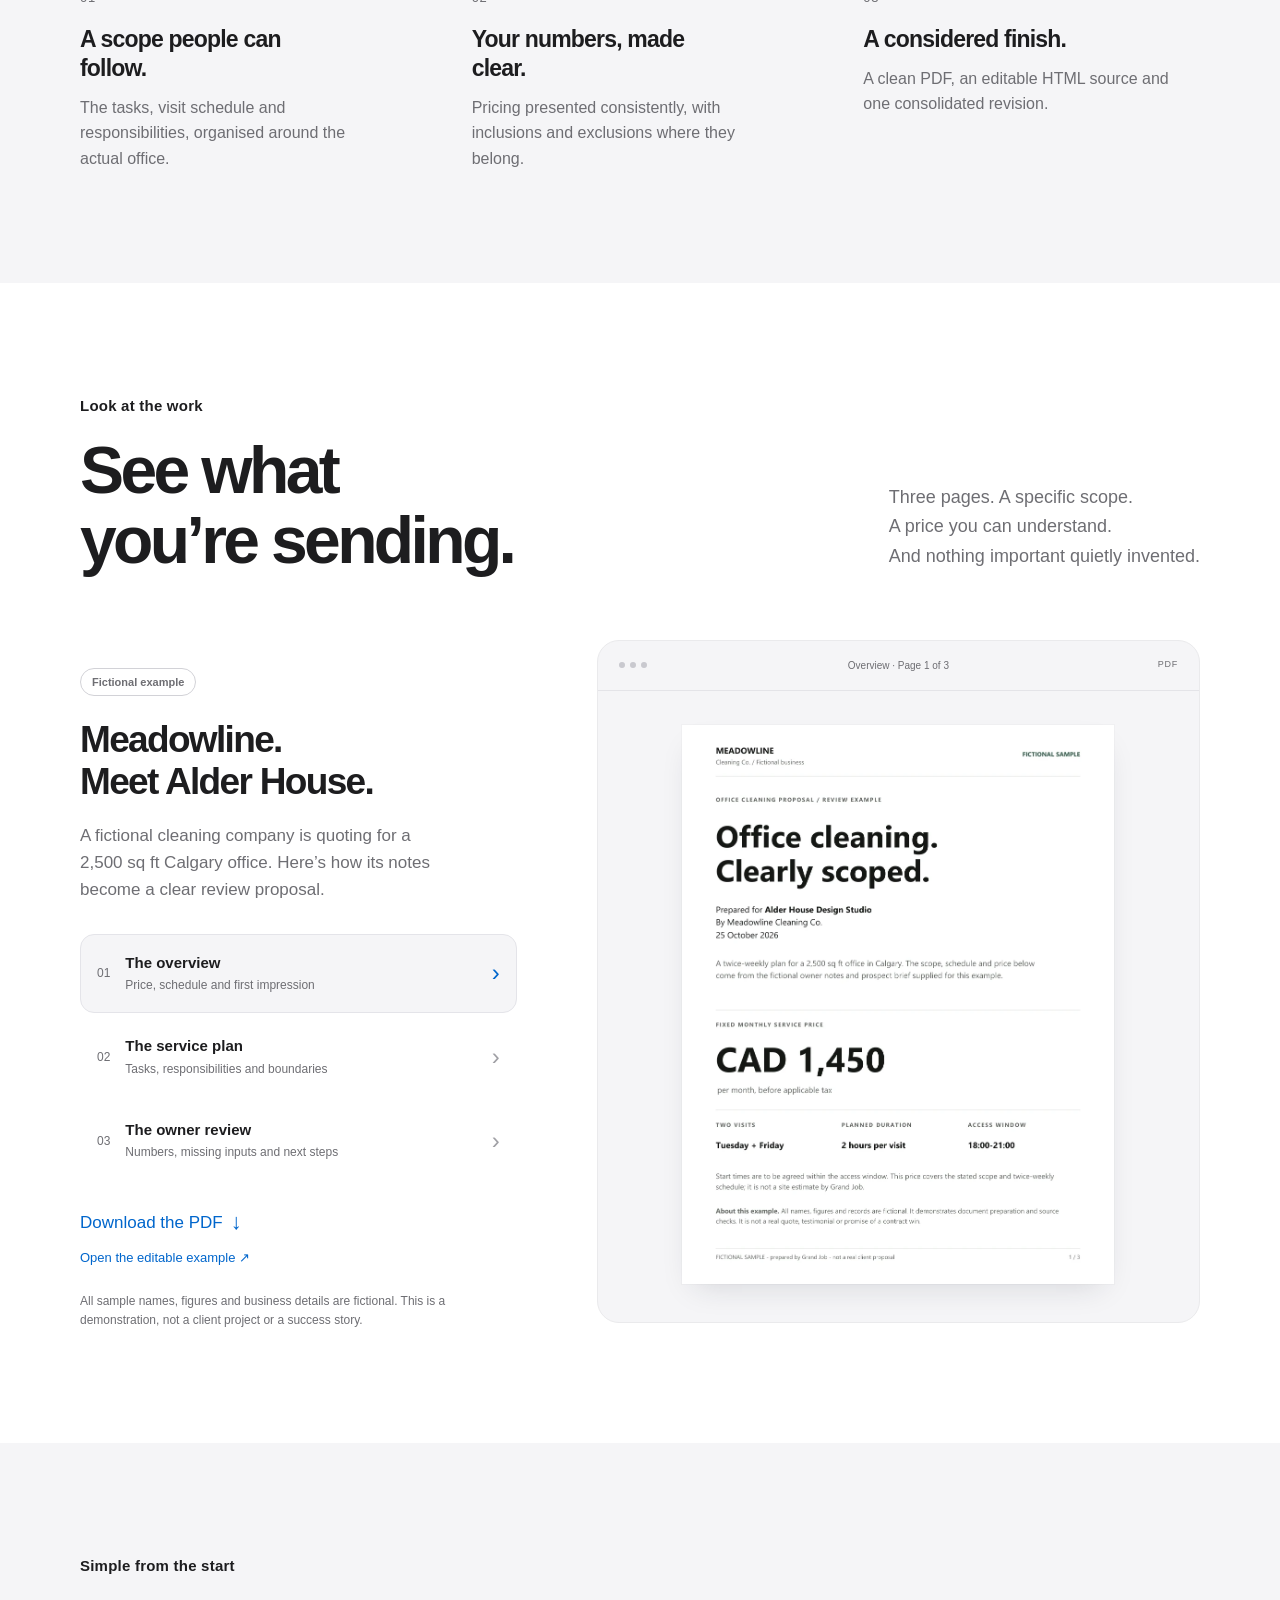
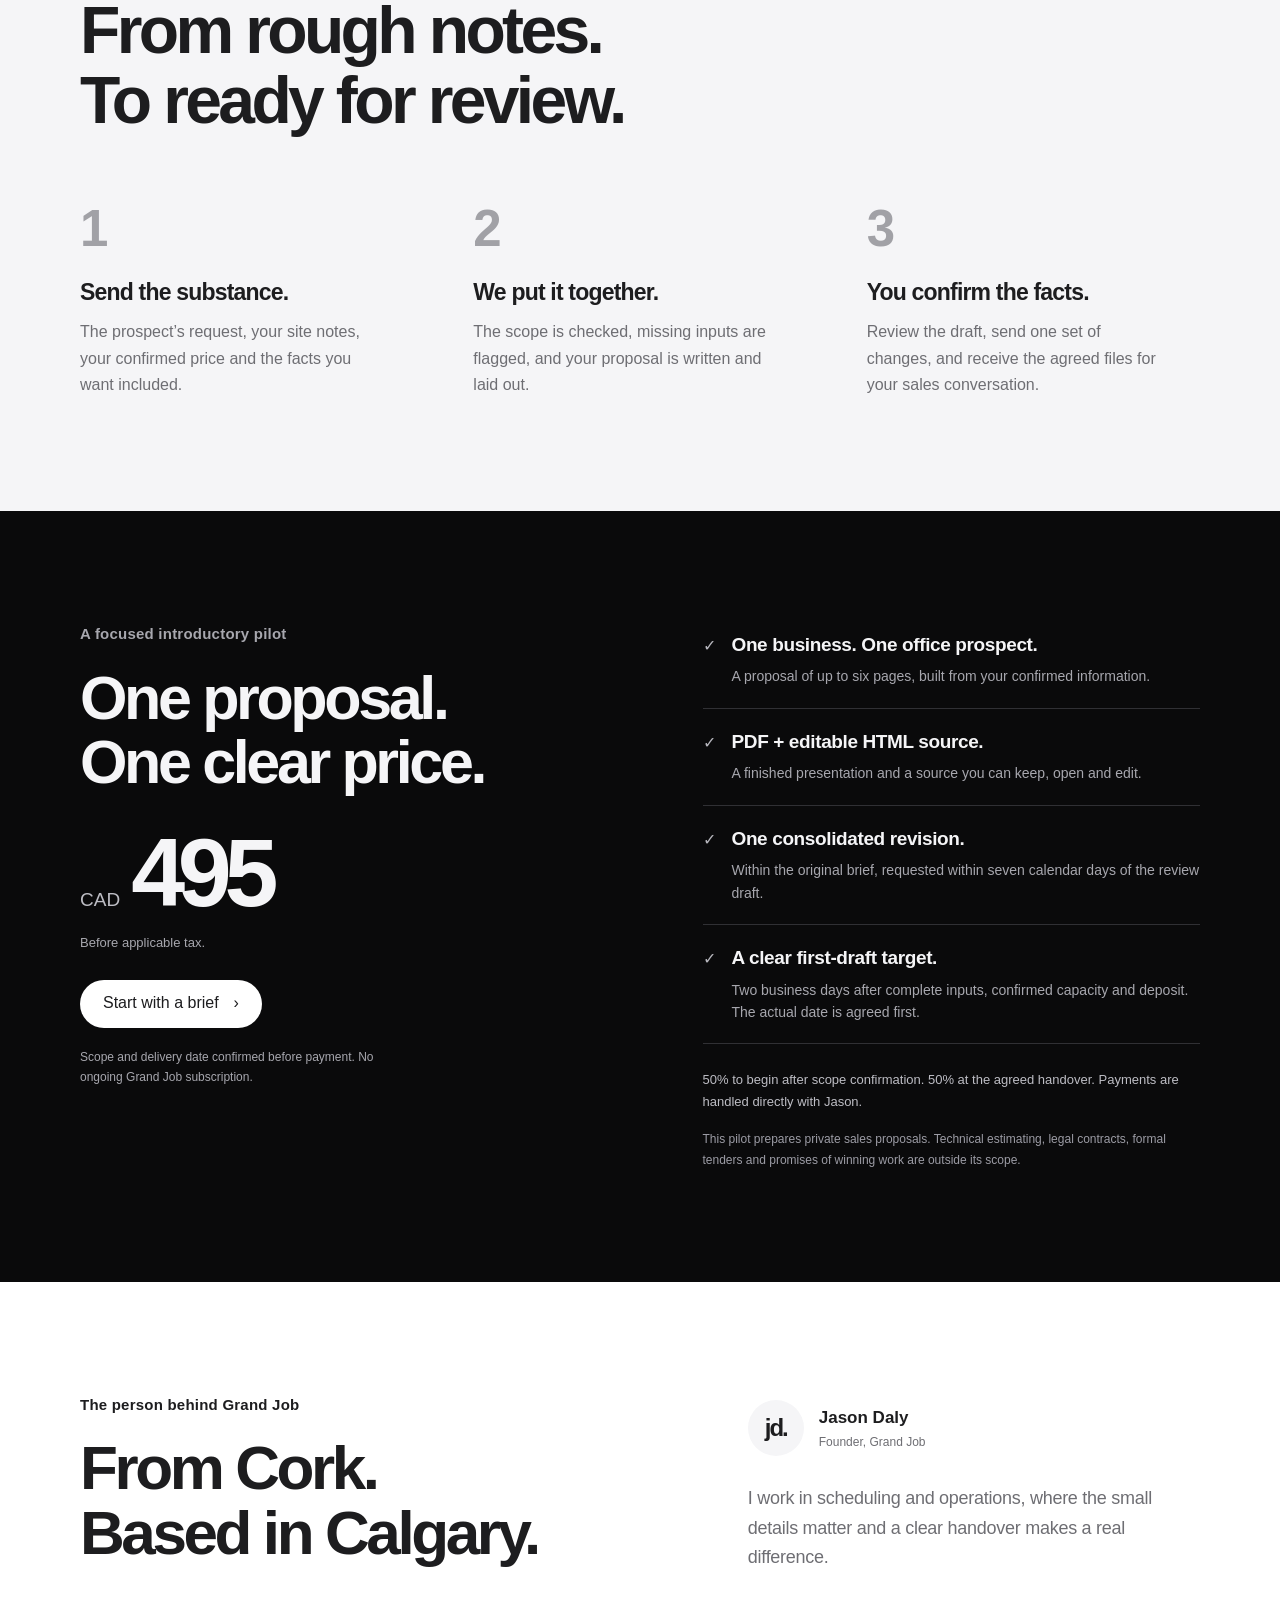
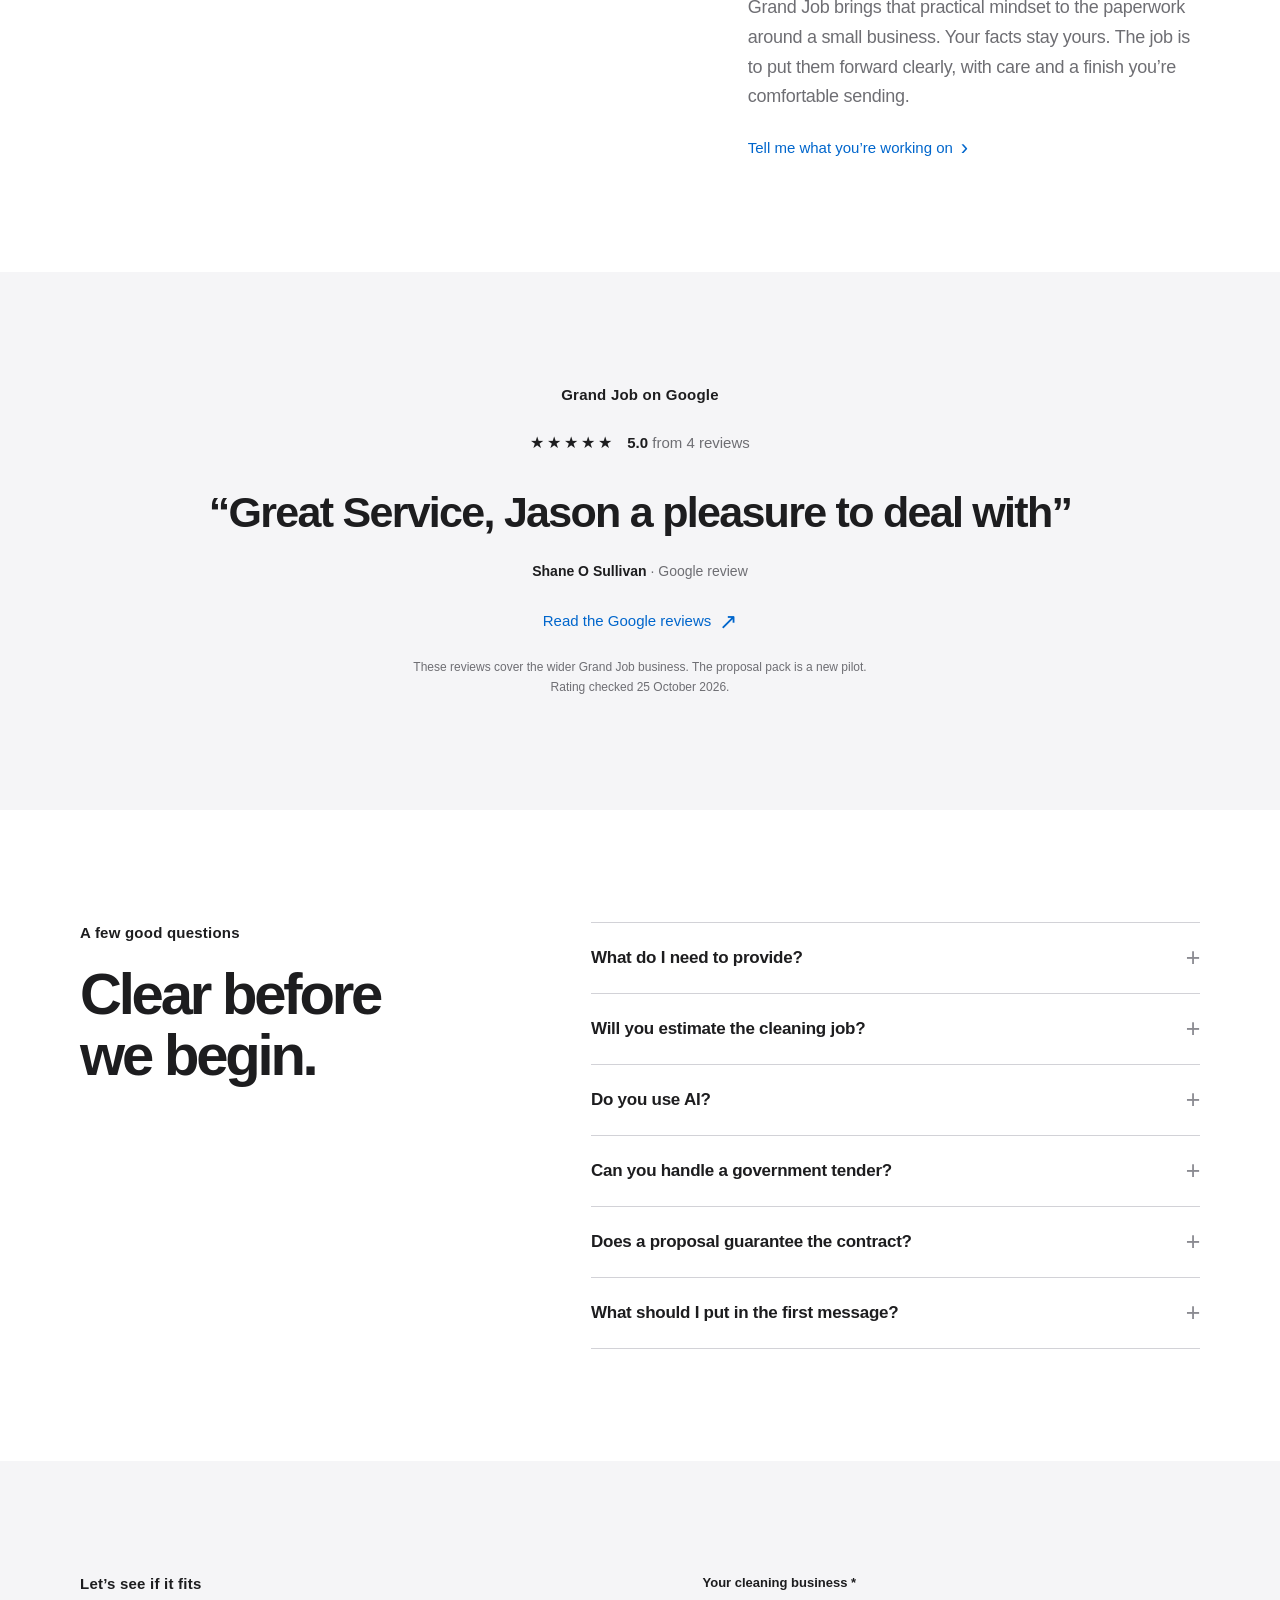
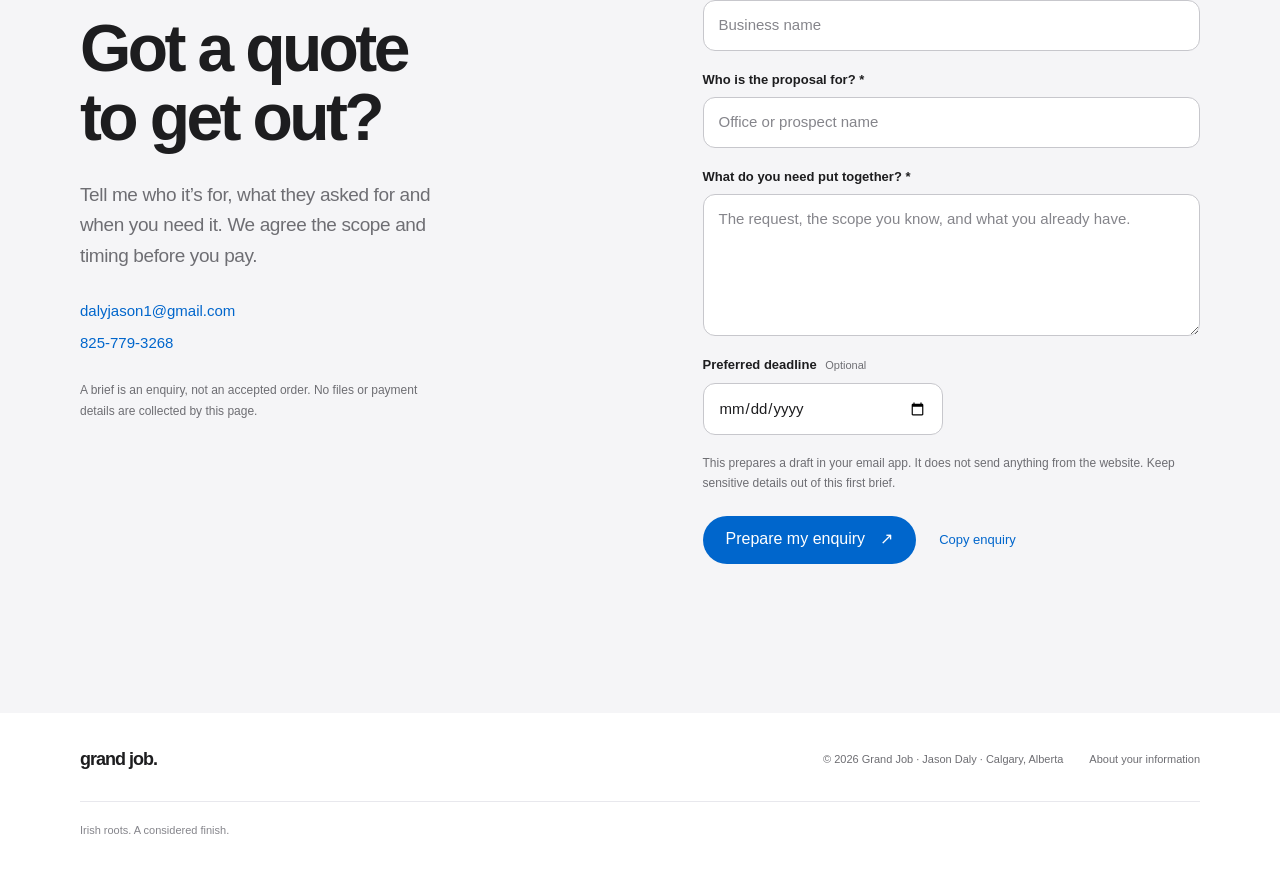
==== commit 05d15991: "Present the cleaning proposal pilot with sample files and verified reviews" ====
--- a/index.html
+++ b/index.html
@@ -3,104 +3,154 @@
 <head>
   <meta charset="utf-8">
   <meta name="viewport" content="width=device-width,initial-scale=1">
-  <title>Grand Job — A proper follow-up for every enquiry</title>
-  <meta name="description" content="Practical enquiry and quote tracking, set up around your small business. One clear workflow, a personal handover and a fixed price. Jason Daly, Calgary.">
+  <title>Grand Job — Proposals worth opening</title>
+  <meta name="description" content="Your cleaning scope, notes and prices, made into a clear commercial proposal. A focused CAD495 pilot from Jason Daly in Calgary. See the actual sample.">
   <link rel="canonical" href="https://grandjob.shop/">
-  <meta name="theme-color" content="#183d32">
-  <meta property="og:title" content="Grand Job — A proper follow-up for every enquiry">
-  <meta property="og:description" content="Simple enquiry tracking, built and set up around the way you work. Irish roots. Calgary based.">
+  <meta name="theme-color" content="#ffffff">
+  <meta property="og:title" content="Grand Job — Proposals worth opening">
+  <meta property="og:description" content="Commercial cleaning proposals. Your expertise, clearly put together. Explore the sample and the CAD495 pilot.">
   <meta property="og:type" content="website">
   <meta property="og:url" content="https://grandjob.shop/">
-  <style>
-    :root{--ink:#183d32;--deep:#102e26;--paper:#f6f3e9;--white:#fffef9;--rust:#bc5536;--peach:#efb28a;--sage:#dfe5d7;--muted:#5b6c61;--line:#cbd2c3;--yellow:#fff0bf;--red:#f7e3d9}
-    *{box-sizing:border-box}html{scroll-behavior:smooth;scroll-padding-top:95px}body{margin:0;color:var(--ink);background:var(--paper);font:16px/1.6 Arial,Helvetica,sans-serif;-webkit-font-smoothing:antialiased}button,input,select{font:inherit}button,a,input,select{outline-offset:5px}button{cursor:pointer}a{color:inherit;text-underline-offset:4px}button:focus-visible,a:focus-visible,input:focus-visible,select:focus-visible,summary:focus-visible{outline:3px solid var(--rust)}button:disabled{cursor:not-allowed}h1,h2,h3,p{margin-top:0}h1,h2,h3{font-weight:600}button{border-radius:0}::selection{background:var(--peach);color:var(--deep)}.wrap{width:min(1220px,calc(100% - 88px));margin:auto}.eyebrow{font:11px/1.5 'Courier New',monospace;letter-spacing:1.3px;text-transform:uppercase}.serif{font-family:Georgia,'Times New Roman',serif;font-weight:400}.skip{position:fixed;left:15px;top:-70px;padding:10px 16px;background:var(--white);z-index:100}.skip:focus{top:12px}.btn{display:inline-flex;align-items:center;justify-content:space-between;gap:26px;min-height:50px;padding:14px 21px;background:var(--ink);border:1px solid var(--ink);color:var(--white);font-size:13px;font-weight:700;text-decoration:none;transition:background .15s}.btn:hover{background:#285644}.btn.light{background:var(--paper);color:var(--ink);border-color:var(--paper)}.btn.light:hover{background:#e7ebdb}.btn.outline{background:transparent;color:var(--ink);border-color:#93a18c}.btn.outline:hover{background:#e9eddf}.arrow{font-size:18px;line-height:1}.small{font-size:12px;color:var(--muted)}
-    header{border-bottom:1px solid var(--line);background:var(--paper);position:sticky;top:0;z-index:10}nav{height:86px;display:flex;justify-content:space-between;align-items:center;gap:25px}.wordmark{display:flex;align-items:center;gap:12px;text-decoration:none;font-size:27px;letter-spacing:-1.6px;font-weight:800;line-height:1}.mark{width:36px;height:36px;display:block}.navlinks{display:flex;align-items:center;gap:29px;font-size:12px}.navlinks a:not(.btn){text-decoration:none}.navlinks a:not(.btn):hover{text-decoration:underline}.navlinks .btn{min-height:43px;padding:10px 15px;gap:20px;font-size:12px}
-    .hero{padding:53px 0 62px}.hero-top{display:flex;align-items:center;justify-content:space-between;gap:20px;padding-bottom:25px}.hero-top .eyebrow{display:flex;align-items:center;gap:10px}.hero-top .eyebrow:before{content:'';width:7px;height:7px;background:var(--rust);border-radius:50%}.place{font:11px 'Courier New',monospace;color:var(--muted)}.hero-grid{display:grid;grid-template-columns:minmax(0,1.12fr) minmax(0,.88fr);gap:68px;align-items:center}h1{font-size:clamp(54px,5.8vw,82px);line-height:1.04;letter-spacing:-4px;max-width:720px;margin:14px 0 29px}h1 em{font-family:Georgia,'Times New Roman',serif;font-weight:400;color:var(--rust)}.hero-copy>p{max-width:475px;font-size:16px;line-height:1.8;color:var(--muted)}.hero-actions{display:flex;gap:25px;align-items:center;flex-wrap:wrap;margin:30px 0 23px}.textlink{font-size:12px;font-weight:700}.byline{font-size:11px!important;max-width:450px!important}.hero-sheet{position:relative;padding:23px 26px 26px;background:var(--white);border:1px solid #a9b59f;box-shadow:12px 12px 0 #e0e6d6}.sheet-top{display:flex;align-items:center;justify-content:space-between;border-bottom:1px solid var(--line);padding-bottom:17px;margin-bottom:23px}.sheet-brand{font-size:15px;font-weight:800;letter-spacing:-.5px}.sheet-top .eyebrow{font-size:8px;letter-spacing:.8px;color:var(--muted)}.sheet-title{display:flex;gap:18px;align-items:flex-start;margin-bottom:18px}.sheet-title h2{font-size:28px;line-height:1.2;letter-spacing:-1px;margin:0}.sheet-title p{margin:6px 0 0;font-size:10px;color:var(--muted)}.open-icon{width:35px;height:35px;flex-shrink:0;display:grid;place-items:center;background:var(--sage);font:21px Georgia,serif}.sample-line{border-top:1px solid var(--line);padding:16px 0;display:flex;justify-content:space-between;align-items:center;gap:15px;font-size:11px}.sample-line strong{display:block;font-size:12px;font-weight:600}.sample-line small{display:block;color:var(--muted);font-size:10px;margin-top:3px}.tag{display:inline-block;padding:4px 7px;background:#e4eadb;font-size:9px;line-height:1.5;white-space:nowrap}.tag.due{background:var(--yellow);color:#72501d}.tag.late{background:var(--red);color:#984329}.sheet-note{padding:15px;background:var(--ink);color:var(--paper);font-size:12px;line-height:1.65;margin-top:10px}.sheet-note strong{font-weight:600}.sheet-note small{display:block;font-size:10px;color:#c6d3c3;margin-top:4px}.sheet-caption{font:9px 'Courier New',monospace;color:var(--muted);margin:16px 0 0}.hero-foot{display:flex;justify-content:space-between;gap:30px;align-items:center;border-top:1px solid var(--line);margin-top:62px;padding-top:19px;font-size:11px;color:var(--muted)}.hero-foot strong{color:var(--ink);font-weight:600}.hero-foot .line{height:1px;background:var(--line);flex:1;max-width:120px}
-    .intro{background:var(--ink);color:var(--paper);padding:65px 0}.intro-grid{display:grid;grid-template-columns:.8fr 1.2fr;gap:100px;align-items:start}.intro .eyebrow{color:#b9cbb8}.intro h2{font-size:39px;letter-spacing:-1.7px;line-height:1.18;margin:19px 0 0}.intro p{font-size:15px;line-height:1.9;color:#d1dbcc;max-width:560px;margin:4px 0 20px}.intro p:last-child{font-size:12px;color:#b4c7b3;margin-bottom:0}.intro em{font-family:Georgia,serif;font-size:42px;font-weight:400;color:var(--peach)}
-    .demo-section{padding:79px 0 68px}.section-head{display:grid;grid-template-columns:1fr .65fr;gap:65px;align-items:end;margin-bottom:29px}.section-head h2{font-size:clamp(36px,4vw,52px);line-height:1.12;letter-spacing:-2px;margin:12px 0 0}.section-head p{color:var(--muted);font-size:13px;max-width:370px;margin:0}.demo-shell{background:var(--white);border:1px solid #aebba4}.demo-toolbar{display:flex;align-items:center;justify-content:space-between;gap:25px;padding:20px 24px;background:#e7ebde;border-bottom:1px solid #bac8af}.demo-brand{font-size:17px;letter-spacing:-.7px;font-weight:700}.demo-brand small{font:9px 'Courier New',monospace;letter-spacing:.8px;display:block;font-weight:400;margin-top:3px;color:var(--muted)}.review{display:flex;align-items:center;gap:10px}.review label{font:10px 'Courier New',monospace}.review input{font:11px Arial,sans-serif;border:1px solid #aab79e;background:var(--white);padding:8px;min-height:40px;color:var(--ink)}.metrics{display:grid;grid-template-columns:1fr 1fr 1fr;border-bottom:1px solid var(--line)}.metric{padding:24px;border-right:1px solid var(--line)}.metric:last-child{border:0}.metric-label{display:block;font-size:11px;color:var(--muted)}.metric-value{font-size:35px;font-weight:600;letter-spacing:-1.5px;line-height:1.4}.metric-value.rust{color:var(--rust)}.metric small{font-size:10px;color:var(--muted);display:block}.demo-controls{display:flex;align-items:center;justify-content:space-between;gap:20px;flex-wrap:wrap;padding:19px 24px 16px}.filters{display:flex;gap:5px;flex-wrap:wrap}.filter{border:1px solid transparent;background:none;min-height:40px;color:var(--muted);font-size:11px;padding:8px 12px}.filter[aria-pressed=true]{border-color:#9eae95;background:#eef1e7;color:var(--ink);font-weight:700}.filter:hover{border-color:#9eae95}.demo-tools{display:flex;align-items:center;gap:17px}.demo-tools button{border:0;background:none;color:var(--muted);font-size:10px;text-decoration:underline;min-height:40px;padding:4px}.search-label{position:relative;display:flex;align-items:center}.search-label input{font-size:11px;padding:10px 12px;min-height:40px;border:1px solid #b9c5ad;background:var(--white);max-width:210px;width:100%;color:var(--ink)}.sr-only{position:absolute;width:1px;height:1px;padding:0;margin:-1px;overflow:hidden;clip:rect(0,0,0,0);white-space:nowrap;border:0}.table-wrap{padding:0 24px 8px;overflow-x:auto}table{width:100%;border-collapse:collapse;text-align:left;table-layout:fixed}th{font:9px 'Courier New',monospace;letter-spacing:.7px;text-transform:uppercase;padding:12px 10px;background:#f2f4eb;border-top:1px solid var(--line);border-bottom:1px solid var(--line);color:#576b5a}td{padding:16px 10px;border-bottom:1px solid #dfe5d6;font-size:11px;vertical-align:middle;overflow-wrap:anywhere}td strong{display:block;font-size:12px;font-weight:600}td small{display:block;color:var(--muted);font-size:10px;margin-top:4px}.col-customer{width:24%}.col-action{width:30%}.col-due{width:15%}.col-status{width:17%}.col-value{width:14%;text-align:right}td select{width:100%;border:1px solid #bdc8b3;padding:8px 6px;background:var(--white);min-height:40px;font-size:11px;color:var(--ink)}.money{text-align:right;font-variant-numeric:tabular-nums;white-space:nowrap}.empty{text-align:center;padding:35px;color:var(--muted);font-size:12px}.demo-bottom{padding:18px 24px 20px;display:flex;justify-content:space-between;gap:20px;align-items:center}.demo-bottom span{font:10px 'Courier New',monospace;color:var(--muted)}.add-toggle{padding:0 24px 22px}.add-toggle summary{font-size:12px;font-weight:700;cursor:pointer;min-height:44px;display:flex;align-items:center;gap:10px}.add-toggle summary:before{content:'+';font-size:22px;font-weight:400}.add-toggle[open] summary:before{content:'−'}.add-grid{display:grid;grid-template-columns:repeat(4,1fr);gap:17px;padding-top:15px}.field{min-width:0}.field.wide{grid-column:span 2}.field label{display:block;font-size:10px;font-weight:700;margin-bottom:6px}.field input,.field select{width:100%;min-height:43px;border:1px solid #b8c6ab;background:#fafbf5;padding:9px 11px;color:var(--ink);font-size:12px}.add-grid .btn{grid-column:span 2;justify-content:center;align-self:end}.notice{font-size:11px;color:var(--ink);padding:0 24px 18px;min-height:36px}.demo-disclaimer{font-size:10px;color:var(--muted);margin:17px 0 0;max-width:850px}.demo-section .download{margin-top:27px;display:flex;align-items:center;justify-content:space-between;gap:25px;padding-top:24px;border-top:1px solid var(--line)}.download p{margin:0;font-size:12px;color:var(--muted)}.download a{font-size:12px;font-weight:700;white-space:nowrap}
-    .process{border-top:1px solid var(--line);padding:60px 0 70px}.process-head{display:flex;justify-content:space-between;align-items:end;gap:40px;margin-bottom:35px}.process h2{font-size:36px;letter-spacing:-1.5px;line-height:1.2;margin:10px 0 0}.process-head>p{font-size:12px;color:var(--muted);max-width:340px;margin:0}.steps{display:grid;grid-template-columns:repeat(3,1fr);gap:35px}.step{padding-top:21px;border-top:1px solid #a7b49d}.step .number{font:italic 27px Georgia,serif;color:var(--rust)}.step h3{font-size:17px;letter-spacing:-.5px;margin:16px 0 10px}.step p{font-size:12px;line-height:1.9;color:var(--muted);max-width:330px;margin:0}
-    .offer-section{background:#e5eadc;padding:72px 0}.offer{display:grid;grid-template-columns:.8fr 1.2fr;gap:85px}.offer h2{font-size:49px;line-height:1.08;letter-spacing:-2.1px;margin:18px 0 21px}.offer-lead{font-size:14px;color:var(--muted);max-width:360px}.price{font-size:78px;letter-spacing:-4px;line-height:1.2;font-weight:600;margin:25px 0 4px}.price span{font:12px Arial,sans-serif;letter-spacing:0;margin-left:6px}.price-note{font-size:10px;color:var(--muted);margin:0 0 27px}.offer-list{border-top:1px solid #91a487;margin-top:3px}.offer-item{display:grid;grid-template-columns:33px 1fr;gap:11px;border-bottom:1px solid #b7c4ac;padding:18px 0}.offer-item>span{font:11px 'Courier New',monospace;color:#647b59}.offer-item strong{font-weight:600;font-size:13px;display:block}.offer-item p{font-size:12px;color:var(--muted);margin:4px 0 0;line-height:1.7}.scope-note{font-size:11px;color:#536849;margin:20px 0 0;line-height:1.9;max-width:600px}.offer .btn{margin-top:2px}.offer-foot{font-size:10px;color:var(--muted);margin:15px 0 0;max-width:360px}
-    .person{padding:72px 0;display:grid;grid-template-columns:.8fr 1.2fr;gap:85px;border-bottom:1px solid var(--line)}.person-label{display:flex;gap:18px;align-items:center}.initials{width:65px;height:65px;display:grid;place-items:center;font:italic 29px Georgia,serif;border:1px solid #9bad90;border-radius:50%;background:#edf0e4}.person-label h2{font-size:23px;letter-spacing:-.8px;margin:0}.person-label p{font:10px 'Courier New',monospace;color:var(--muted);margin:5px 0 0}.person-copy>p{font-size:15px;color:var(--muted);max-width:610px;margin:0 0 18px;line-height:1.9}.person-copy p:last-child{font-size:12px;margin:0}.person-copy strong{font-weight:600;color:var(--ink)}.faq{padding:60px 0 72px;display:grid;grid-template-columns:.8fr 1.2fr;gap:85px}.faq h2{font-size:35px;line-height:1.2;letter-spacing:-1.5px;margin:13px 0 0}.faq details{border-top:1px solid var(--line);padding:18px 0}.faq details:last-child{border-bottom:1px solid var(--line)}.faq summary{font-size:13px;list-style:none;cursor:pointer;display:flex;gap:20px;align-items:center;justify-content:space-between;min-height:30px}.faq summary::-webkit-details-marker{display:none}.faq summary:after{content:'+';font-size:22px;color:#708463;font-weight:400}.faq details[open] summary:after{content:'−'}.faq details p{font-size:12px;color:var(--muted);margin:13px 35px 0 0;line-height:1.9}.contact{background:var(--deep);color:var(--paper);padding:68px 0 58px}.contact-grid{display:grid;grid-template-columns:1.1fr .9fr;gap:70px}.contact .eyebrow{color:#bbceb8}.contact h2{font-size:clamp(43px,5vw,65px);line-height:1.08;letter-spacing:-2.6px;margin:20px 0 0}.contact h2 em{font-family:Georgia,serif;font-weight:400;color:var(--peach)}.contact-copy>p{font-size:14px;color:#c2d1bf;max-width:420px;line-height:1.9;margin:0 0 21px}.contact .btn{justify-content:space-between;max-width:360px;width:100%}.contact-links{display:flex;flex-wrap:wrap;gap:17px 23px;margin-top:23px;font-size:12px}.contact-links a{text-decoration-color:#728e73}.contact-note{font-size:10px!important;color:#a8bfa5!important;max-width:410px!important;margin-top:20px!important;margin-bottom:0!important}.contact-bottom{border-top:1px solid #49604b;margin-top:54px;padding-top:21px;display:flex;justify-content:space-between;gap:30px;color:#a9bda5;font-size:10px}.contact-bottom .serif{font-size:16px;font-style:italic;color:#e6b38e}
-    @media(min-width:1500px){.hero{padding-top:68px;padding-bottom:72px}.hero-grid{gap:90px}}
-    @media(max-width:1080px){.wrap{width:calc(100% - 56px)}.hero-grid{gap:35px}h1{font-size:65px;letter-spacing:-3.6px}.hero-sheet{padding:20px}.intro-grid,.offer,.person,.faq{gap:45px}.section-head{gap:35px}.table-wrap{padding:0 16px 8px}.demo-controls{padding:17px 16px}.col-action{width:28%}.col-customer{width:24%}.col-due{width:17%}.col-status{width:18%}.col-value{width:13%}.hero-foot .line{display:none}}
-    @media(max-width:760px){.wrap{width:calc(100% - 36px)}nav{height:72px}.wordmark{font-size:24px}.mark{width:30px;height:30px}.navlinks>a:not(.btn){display:none}.navlinks .btn{font-size:11px;padding:9px 12px;gap:13px;min-height:41px}.hero{padding:29px 0 36px}.hero-top{padding-bottom:11px}.hero-top .eyebrow{font-size:9px;letter-spacing:.5px}.place{display:none}.hero-grid{grid-template-columns:1fr;gap:35px}h1{font-size:61px;letter-spacing:-3.4px;max-width:600px;margin:14px 0 23px}.hero-copy>p{font-size:15px;max-width:600px}.hero-actions{margin:26px 0 20px;gap:21px}.hero-sheet{max-width:540px;width:calc(100% - 9px);padding:21px;box-shadow:8px 8px 0 #e0e6d6}.sheet-title h2{font-size:26px}.hero-foot{margin-top:38px;padding-top:18px;display:grid;grid-template-columns:1fr;gap:9px;font-size:11px}.intro{padding:42px 0}.intro-grid{grid-template-columns:1fr;gap:28px}.intro h2{font-size:37px;margin-top:13px;max-width:480px}.intro p{font-size:14px;max-width:100%}.intro em{font-size:40px}.demo-section{padding:46px 0}.section-head{grid-template-columns:1fr;gap:19px;margin-bottom:24px}.section-head h2{font-size:40px;letter-spacing:-1.7px}.section-head p{max-width:550px}.demo-toolbar{padding:16px;gap:15px;align-items:start;flex-direction:column}.demo-brand{font-size:17px}.review{justify-content:space-between;width:100%;gap:14px}.review input{font-size:12px;min-height:43px}.metrics{grid-template-columns:1fr 1fr 1fr}.metric{padding:16px 11px}.metric-label{font-size:9px;line-height:1.5}.metric-value{font-size:29px;letter-spacing:-1.3px}.metric small{font-size:8px;line-height:1.6}.demo-controls{display:block;padding:12px}.filters{display:grid;grid-template-columns:repeat(3,1fr);gap:4px}.filter{font-size:10px;padding:8px 5px;min-height:42px}.demo-tools{margin-top:12px;justify-content:space-between;gap:10px}.search-label{flex:1}.search-label input{max-width:100%;font-size:12px;min-height:44px}.demo-tools button{min-height:44px;padding:8px}.table-wrap{overflow:visible;padding:0 12px 4px}table,tbody{display:block}thead{display:none}tr{display:grid;grid-template-columns:1fr 1fr;gap:13px 18px;padding:18px 7px;border-top:1px solid var(--line)}td{padding:0;border:0;font-size:11px}.col-customer,.col-action,.col-due,.col-status,.col-value{width:auto}.customer-cell{grid-column:span 2;display:flex;align-items:baseline;justify-content:space-between;gap:15px}.customer-cell strong{font-size:14px}.customer-cell small{margin:0;max-width:45%;text-align:right}.action-cell{grid-column:span 2}.action-cell:before,.due-cell:before,.status-cell:before,.money:before{content:attr(data-label);display:block;color:var(--muted);font:9px 'Courier New',monospace;text-transform:uppercase;margin-bottom:6px;letter-spacing:.3px}.action-cell small{font-size:10px}.due-cell small{font-size:10px}.status-cell select{min-height:44px;font-size:12px}.money{text-align:left;grid-column:2;grid-row:3}.status-cell{grid-column:span 2}.demo-bottom{padding:14px 19px;display:block}.demo-bottom span{font-size:9px}.add-toggle{padding:0 19px 12px}.add-toggle summary{font-size:12px}.add-grid{grid-template-columns:1fr 1fr;gap:14px}.field.wide{grid-column:span 2}.field input,.field select{font-size:13px;min-height:45px}.add-grid .btn{margin-top:4px}.notice{padding:0 19px 16px;font-size:11px}.demo-disclaimer{font-size:10px;line-height:1.8}.demo-section .download{display:block;padding-top:19px;margin-top:22px}.download p{margin-bottom:12px}.download a{white-space:normal;display:inline-block;min-height:35px}.process{padding:43px 0 46px}.process-head{display:block;margin-bottom:28px}.process h2{font-size:34px;margin-bottom:18px}.process-head>p{max-width:550px}.steps{grid-template-columns:1fr;gap:25px}.step{display:grid;grid-template-columns:42px 1fr;gap:0 14px;padding-top:18px}.step .number{grid-row:span 2;font-size:27px}.step h3{margin:0 0 8px;font-size:17px}.step p{max-width:100%}.offer-section{padding:46px 0}.offer{grid-template-columns:1fr;gap:34px}.offer h2{font-size:44px;margin:14px 0 18px;max-width:400px}.offer-lead{max-width:550px}.price{font-size:72px;margin-top:19px}.offer-foot{max-width:450px}.offer-item{padding:16px 0}.scope-note{font-size:11px}.person{grid-template-columns:1fr;gap:27px;padding:44px 0}.person-copy>p{font-size:14px;max-width:100%}.faq{grid-template-columns:1fr;gap:24px;padding:43px 0 47px}.faq h2{font-size:33px;margin-top:10px}.faq summary{font-size:13px}.faq details p{margin-right:10px}.contact{padding:45px 0 29px}.contact-grid{grid-template-columns:1fr;gap:29px}.contact h2{font-size:52px;letter-spacing:-2px;margin:15px 0 0}.contact-copy>p{max-width:100%;font-size:14px}.contact .btn{max-width:100%}.contact-note{max-width:100%!important}.contact-bottom{margin-top:35px;display:block;padding-top:19px;font-size:10px}.contact-bottom .serif{display:block;margin-top:13px;font-size:17px}}
-    @media(max-width:390px){h1{font-size:53px;letter-spacing:-2.8px}.navlinks .btn{gap:8px;padding:9px 10px}.wordmark{gap:8px;font-size:23px}.metric-value{font-size:26px}.metric{padding:14px 9px}.hero-actions{gap:16px}.hero-actions .btn{padding:13px 17px;gap:16px}.textlink{font-size:11px}}
-    @media(prefers-reduced-motion:reduce){html{scroll-behavior:auto}*{transition:none!important}}
-  </style>
+  <meta property="og:image" content="https://grandjob.shop/assets/proposal-page-1.webp">
+  <link rel="stylesheet" href="styles.css">
+  <script src="app.js" defer></script>
 </head>
-<body id="top">
-  <a class="skip" href="#main">Skip to content</a>
-  <header><nav class="wrap" aria-label="Main navigation"><a class="wordmark" href="#top" aria-label="Grand Job home"><svg class="mark" viewBox="0 0 44 44" aria-hidden="true"><rect x="1" y="1" width="42" height="42" rx="9" fill="#183d32"/><path d="M30 14c-5-5-13-3-16 3-3 7 1 14 8 14 5 0 9-4 9-8h-9" fill="none" stroke="#f6f3e9" stroke-width="2.6" stroke-linecap="round" stroke-linejoin="round"/><circle cx="33" cy="11" r="2.5" fill="#efb28a"/></svg><span>grand job.</span></a><div class="navlinks"><a href="#demo">The working example</a><a href="#offer">The setup</a><a href="#about">Meet Jason</a><a class="btn" href="mailto:grandjobcanada@gmail.com?subject=Grand%20Job%20Follow-up%20Setup%20request&amp;body=Hi%20Jason%2C%0A%0AI%27d%20like%20the%20%24350%20Follow-up%20Setup.%0A%0AOur%20business%3A%0AHow%20we%20track%20enquiries%20today%3A%0AWhat%20needs%20sorting%3A%0A%0AThanks%2C">Get set up <span class="arrow" aria-hidden="true">↗</span></a></div></nav></header>
+<body>
+  <a class="skip-link" href="#main">Skip to content</a>
+  <header class="site-header">
+    <nav class="nav shell" aria-label="Main navigation">
+      <a class="wordmark" href="#top" aria-label="Grand Job home">
+        <svg class="mark" viewBox="0 0 44 44" aria-hidden="true"><rect x="1" y="1" width="42" height="42" rx="9" fill="currentColor"/><path d="M30 14c-5-5-13-3-16 3-3 7 1 14 8 14 5 0 9-4 9-8h-9" fill="none" stroke="#fff" stroke-width="2.6" stroke-linecap="round" stroke-linejoin="round"/><circle cx="33" cy="11" r="2.5" fill="#8ac1ff"/></svg>
+        <span>grand job<span class="brand-dot">.</span></span>
+      </a>
+      <div class="nav-links"><a href="#sample">The sample</a><a href="#how-it-works">How it works</a><a href="#pilot">The pilot</a><a href="#about">About</a></div>
+      <a class="button button-small" href="#contact">Start a brief</a>
+    </nav>
+  </header>
   <main id="main">
-    <section class="hero wrap" aria-labelledby="hero-heading"><div class="hero-top"><span class="eyebrow">Practical systems for small service businesses</span><span class="place">Irish roots. Calgary based.</span></div><div class="hero-grid"><div class="hero-copy"><h1 id="hero-heading">Good enquiries deserve a <em>proper follow-up.</em></h1><p>Someone asks for a quote. You get busy doing the work. Grand Job helps put the next step, the date and the person responsible in one clear place.</p><div class="hero-actions"><a class="btn" href="#demo">Try the working example <span class="arrow" aria-hidden="true">↓</span></a><a class="textlink" href="mailto:grandjobcanada@gmail.com?subject=Grand%20Job%20Follow-up%20Setup%20request&amp;body=Hi%20Jason%2C%0A%0AI%27d%20like%20the%20%24350%20Follow-up%20Setup.%0A%0AOur%20business%3A%0AHow%20we%20track%20enquiries%20today%3A%0AWhat%20needs%20sorting%3A%0A%0AThanks%2C">Get set up — $350</a></div><p class="byline">Built and set up by Jason Daly. A focused tracker, a proper walkthrough, and something you can keep using.</p></div><div class="hero-sheet" aria-label="Illustrative quote follow-up sheet"><div class="sheet-top"><span class="sheet-brand">The follow-up list</span><span class="eyebrow">A Grand Job example</span></div><div class="sheet-title"><span class="open-icon" aria-hidden="true">↗</span><div><h2>What needs a reply?</h2><p>One place to see the next move.</p></div></div><div class="sample-line"><div><strong>Sample Cedar Office</strong><small>Weekly clean · Alex to follow up</small></div><span class="tag late">Overdue</span></div><div class="sample-line"><div><strong>Sample Birch House</strong><small>Move-out clean · Confirm the details</small></div><span class="tag due">Due today</span></div><div class="sample-line"><div><strong>Sample Lake Studio</strong><small>Deep clean · Quote sent</small></div><span class="tag">Upcoming</span></div><div class="sheet-note"><strong>A next step for every open enquiry.</strong><small>Know what to do when you sit down to the admin.</small></div><p class="sheet-caption">Fictional customers. Real working example below.</p></div></div><div class="hero-foot"><span><strong>One agreed process</strong> · built around how you work</span><span class="line" aria-hidden="true"></span><span><strong>Fixed scope</strong> · no ongoing commitment</span><span class="line" aria-hidden="true"></span><span><strong>Your handover included</strong> · clear enough to use</span></div></section>
-    <section class="intro"><div class="wrap intro-grid"><div><span class="eyebrow">A small bit of order</span><h2>You know your trade.<br><em>I’ll help with the system.</em></h2></div><div><p>You don’t need another complicated thing to manage. Show me what happens between “Can I get a quote?” and “Yes, let’s book it.” We’ll choose one useful improvement and get it working.</p><p>Already have software that does this well? Great. We’ll look at what you have before recommending anything new.</p></div></div></section>
-    <section id="demo" class="demo-section wrap" aria-labelledby="demo-heading"><div class="section-head"><div><span class="eyebrow">01 / Try it yourself</span><h2 id="demo-heading">A little less hunting.<br>A clear next move.</h2></div><p>Change a status. Filter the list. Add a sample enquiry. This is the kind of simple view we can shape around your business.</p></div><div class="demo-shell"><div class="demo-toolbar"><div class="demo-brand">Enquiries &amp; quotes<small>INTERACTIVE DEMONSTRATION · FICTIONAL DATA</small></div><div class="review"><label for="reviewDate">Review date</label><input id="reviewDate" type="date" aria-describedby="dateHelp"></div></div><div class="metrics" aria-label="Example summary"><div class="metric"><span class="metric-label">Need attention</span><strong class="metric-value rust" id="attentionCount">—</strong><small>Due today or overdue</small></div><div class="metric"><span class="metric-label">Open enquiries</span><strong class="metric-value" id="openCount">—</strong><small>Still awaiting a decision</small></div><div class="metric"><span class="metric-label">Open quote value</span><strong class="metric-value" id="openValue">—</strong><small>CAD · not collected revenue</small></div></div><div class="demo-controls"><div class="filters" aria-label="Filter example enquiries"><button type="button" class="filter" data-view="attention" aria-pressed="true">Needs attention</button><button type="button" class="filter" data-view="open" aria-pressed="false">All open</button><button type="button" class="filter" data-view="closed" aria-pressed="false">Closed</button></div><div class="demo-tools"><label class="search-label"><span class="sr-only">Search sample customers</span><input id="demoSearch" type="search" placeholder="Find a sample customer" maxlength="70"></label><button type="button" id="resetDemo">Reset example</button></div></div><div class="table-wrap"><table><thead><tr><th class="col-customer" scope="col">Customer / service</th><th class="col-action" scope="col">Next action / owner</th><th class="col-due" scope="col">Follow-up</th><th class="col-status" scope="col">Status</th><th class="col-value" scope="col">Quote · CAD</th></tr></thead><tbody id="quoteRows"></tbody></table></div><div class="demo-bottom"><span id="rowCount">Loading example…</span><span id="dateHelp">Move the review date to see what becomes due.</span></div><details class="add-toggle"><summary>Add a sample enquiry</summary><form id="enquiryForm"><div class="add-grid"><div class="field wide"><label for="customerName">Sample customer</label><input id="customerName" required maxlength="55" placeholder="e.g. Sample Elm Office"></div><div class="field wide"><label for="serviceName">Service</label><input id="serviceName" required maxlength="55" placeholder="e.g. Weekly office clean"></div><div class="field"><label for="quoteValue">Quote value · CAD</label><input id="quoteValue" type="number" required min="0" max="999999" step="0.01" placeholder="450"></div><div class="field"><label for="followDate">Next follow-up</label><input id="followDate" type="date" required></div><div class="field wide"><label for="nextAction">Next action</label><input id="nextAction" required maxlength="90" placeholder="e.g. Confirm the proposed start date"></div><div class="field"><label for="actionOwner">Owner</label><select id="actionOwner"><option>Alex</option><option>Jamie</option><option>Unassigned</option></select></div><div class="field"><label for="initialStatus">Status</label><select id="initialStatus"><option>New</option><option>Quoted</option><option>Follow-up</option></select></div><button class="btn" type="submit">Add to the example <span aria-hidden="true">+</span></button></div></form></details><p class="notice" id="demoNotice" role="status" aria-live="polite">Choose a status to see the example update.</p></div><p class="demo-disclaimer">Demo only. Use fictional details. Changes reset on refresh; nothing is shared and no emails or reminders are sent. A customer’s finished tracker is scoped separately.</p></section>
-    <section class="process wrap" aria-labelledby="process-heading"><div class="process-head"><div><span class="eyebrow">02 / From example to everyday</span><h2 id="process-heading">Make it fit the way you work.</h2></div><p>The useful part is getting your process set up and making sure you’re comfortable using it.</p></div><div class="steps"><article class="step"><span class="number">1.</span><h3>Show me the current way.</h3><p>We look at where enquiries arrive, how quotes get followed up and who needs to see what. We choose one process and agree the scope.</p></article><article class="step"><span class="number">2.</span><h3>I put the pieces in place.</h3><p>Your fields, your next actions and the initial records you provide. We check it together using a few real working examples.</p></article><article class="step"><span class="number">3.</span><h3>You get a proper handover.</h3><p>A walkthrough, a short guide and time to ask questions. You keep the tracker and know how to use it without me at your shoulder.</p></article></div></section>
-    <section id="offer" class="offer-section" aria-labelledby="offer-heading"><div class="wrap offer"><div><span class="eyebrow">03 / A manageable first step</span><h2 id="offer-heading">One workflow.<br>Properly set up.</h2><p class="offer-lead">Follow-up Setup: a focused service for a small business ready to organise its enquiries and outstanding quotes.</p><div class="price">$350<span>CAD</span></div><p class="price-note">Fixed price for the agreed scope · applicable taxes extra</p><a class="btn" href="mailto:grandjobcanada@gmail.com?subject=Grand%20Job%20Follow-up%20Setup%20request&amp;body=Hi%20Jason%2C%0A%0AI%27d%20like%20the%20%24350%20Follow-up%20Setup.%0A%0AOur%20business%3A%0AHow%20we%20track%20enquiries%20today%3A%0AWhat%20needs%20sorting%3A%0A%0AThanks%2C">Get set up — $350 <span class="arrow" aria-hidden="true">↗</span></a><p class="offer-foot">We agree the work and delivery date in writing first. Scope confirmed before you pay. No ongoing subscription to Grand Job.</p></div><div><div class="offer-list"><div class="offer-item"><span>01</span><div><strong>One tracker adapted to your process</strong><p>Agreed fields, status views, next actions and notes in a browser tracker you keep as a file. Changes save in that browser; export a backup to move between devices. No accounts or cloud sync are included.</p></div></div><div class="offer-item"><span>02</span><div><strong>Up to 50 initial records</strong><p>I prepare the records you supply, so you have a useful starting point rather than an empty template.</p></div></div><div class="offer-item"><span>03</span><div><strong>A walkthrough and two follow-up templates</strong><p>A 45-minute handover, short written instructions and message templates you can adapt and send yourself.</p></div></div><div class="offer-item"><span>04</span><div><strong>One revision and 14 days of defect fixes</strong><p>One consolidated revision within scope. We agree your delivery date before payment, with five working days allowed after complete inputs.</p></div></div></div><p class="scope-note"><strong>Keep the scope clear.</strong> The setup doesn’t include automated messages, website connections, accounts, cloud sync, full CRM migration, ongoing data entry or a sales guarantee. If you need something wider, we discuss it before any work is agreed.</p></div></div></section>
-    <section id="about" class="person wrap" aria-labelledby="person-heading"><div class="person-label"><div class="initials" aria-hidden="true">jd.</div><div><span class="eyebrow">Your person for the job</span><h2 id="person-heading">Jason Daly</h2><p>From Cork. Based in Calgary.</p></div></div><div class="person-copy"><p>I work in scheduling and operations, where a small missing detail can turn into a long afternoon. Grand Job brings that practical mindset to the admin that sits around a small business.</p><p><strong>You deal with me directly.</strong> I’ll look at the process, build a sensible first version and explain it plainly. The aim is a tool that earns its place in your working day.</p></div></section>
-    <section class="faq wrap" aria-labelledby="faq-heading"><div><span class="eyebrow">A few fair questions</span><h2 id="faq-heading">Before we get started.</h2></div><div><details><summary>Couldn’t I just use an existing app?</summary><p>Absolutely. If your existing software already solves the problem, that may be the best route. The service here is the practical setup: agreeing the process, preparing the data and helping you use it. The browser tracker is one option. We check the fit before recommending a new tool.</p></details><details><summary>Is the example an app I’m signing up for?</summary><p>No. It’s an interactive demonstration with fictional records. The $350 Follow-up Setup includes a separately scoped browser tracker and handover. There are no accounts or automatic messages in this demonstration.</p></details><details><summary>Will I have to keep paying you to use it?</summary><p>No Grand Job subscription is included or required for this setup. You keep the delivered tracker file and can export your data as a backup. Any third-party software you need, or optional future support, is discussed and priced separately.</p></details><details><summary>Can you work with customer information?</summary><p>We agree what information is needed, who can access it and how it will be handed over before work starts. Please use fictional examples in your first message and don’t send sensitive personal information through this website.</p></details><details><summary>What if I need more than a quote tracker?</summary><p>Tell me about the process first. We can consider a different tracker or setup if it’s within my capabilities. Integrations, shared online systems and wider data migrations need their own feasibility check and written scope.</p></details></div></section>
-    <section id="contact" class="contact" aria-labelledby="contact-heading"><div class="wrap"><div class="contact-grid"><div><span class="eyebrow">A conversation is a good start.</span><h2 id="contact-heading">What keeps<br><em>getting chased?</em></h2></div><div class="contact-copy"><p>Tell me what happens after an enquiry comes in, what you use today and where things get messy. I’ll let you know whether Follow-up Setup is a sensible fit.</p><a class="btn light" href="mailto:grandjobcanada@gmail.com?subject=Grand%20Job%20Follow-up%20Setup%20request&amp;body=Hi%20Jason%2C%0A%0AI%27d%20like%20the%20%24350%20Follow-up%20Setup.%0A%0AOur%20business%3A%0AHow%20we%20track%20enquiries%20today%3A%0AWhat%20needs%20sorting%3A%0A%0AThanks%2C">Get set up — $350 <span class="arrow" aria-hidden="true">↗</span></a><div class="contact-links"><a href="mailto:grandjobcanada@gmail.com">grandjobcanada@gmail.com</a><a href="tel:+18257793268">825-779-3268</a></div><p class="contact-note">A short description is plenty. Please leave out sensitive customer or employee information.</p></div></div><div class="contact-bottom"><span>© 2026 Grand Job · Jason Daly · Calgary, Alberta</span><span class="serif">Irish roots. A practical way of working.</span></div></div></section>
+    <section class="hero shell" id="top" aria-labelledby="hero-title">
+      <div class="hero-copy">
+        <p class="eyebrow"><span class="status-dot" aria-hidden="true"></span> Commercial cleaning proposal pack</p>
+        <h1 id="hero-title">Send a proposal<br><span>worth opening.</span></h1>
+        <p class="hero-lead">Your site notes. Your price. Your expertise.<br>Put together in one clear, considered proposal.</p>
+        <div class="hero-actions"><a class="button" href="#sample">See the sample <span aria-hidden="true">↓</span></a><a class="text-link" href="#contact">Start your brief <span aria-hidden="true">›</span></a></div>
+        <a class="rating-link" href="https://www.google.com/maps/place/Grand+Job/data=!4m7!3m6!1s0x881a3b8b541606b3:0x635c3be3d216219f!8m2!3d51.0276233!4d-114.087835!16s%2Fg%2F11zd57m26p!19sChIJswYWVIs7GogRnyEW0uM7XGM" target="_blank" rel="noopener noreferrer"><span class="stars" aria-hidden="true">★★★★★</span><span><strong>5.0</strong> · 4 Google reviews <span aria-hidden="true">↗</span></span></a>
+      </div>
+      <div class="hero-product" aria-label="Preview of the fictional proposal sample">
+        <div class="product-glow" aria-hidden="true"></div>
+        <figure class="paper-stack">
+          <img src="assets/proposal-page-1.webp" alt="Fictional Meadowline office-cleaning proposal: clearly scoped service at CAD1,450 per month." width="935" height="1210" fetchpriority="high">
+        </figure>
+        <div class="product-caption"><span class="caption-dot" aria-hidden="true"></span> A real deliverable. Fictional sample data.</div>
+      </div>
+    </section>
+
+    <section class="concept section-tint" aria-labelledby="concept-title">
+      <div class="shell section-space">
+        <p class="eyebrow reveal">A better way to put your work forward</p>
+        <h2 class="display-title reveal" id="concept-title">You know the job.<br><span class="muted">Make that clear on paper.</span></h2>
+        <p class="section-intro reveal">The site visit is done. The numbers are yours. Grand Job turns the details into a proposal that is easy to open, understand and review.</p>
+        <div class="benefits">
+          <article class="benefit reveal"><span class="benefit-number">01</span><h3>A scope people can follow.</h3><p>The tasks, visit schedule and responsibilities, organised around the actual office.</p></article>
+          <article class="benefit reveal"><span class="benefit-number">02</span><h3>Your numbers, made clear.</h3><p>Pricing presented consistently, with inclusions and exclusions where they belong.</p></article>
+          <article class="benefit reveal"><span class="benefit-number">03</span><h3>A considered finish.</h3><p>A clean PDF, an editable HTML source and one consolidated revision.</p></article>
+        </div>
+      </div>
+    </section>
+
+    <section class="sample-section shell section-space" id="sample" aria-labelledby="sample-title">
+      <div class="section-heading reveal"><div><p class="eyebrow">Look at the work</p><h2 class="display-title" id="sample-title">See what<br>you’re sending.</h2></div><p>Three pages. A specific scope.<br>A price you can understand.<br>And nothing important quietly invented.</p></div>
+      <div class="sample-layout">
+        <div class="sample-description reveal">
+          <div class="sample-label">Fictional example</div>
+          <h3>Meadowline.<br>Meet Alder House.</h3>
+          <p>A fictional cleaning company is quoting for a 2,500 sq ft Calgary office. Here’s how its notes become a clear review proposal.</p>
+          <div class="page-switcher" role="group" aria-label="Choose a sample proposal page">
+            <button type="button" class="page-button is-active" data-page="1" aria-pressed="true" aria-controls="proposal-preview"><span class="page-number">01</span><span><strong>The overview</strong><small>Price, schedule and first impression</small></span><span class="page-arrow" aria-hidden="true">›</span></button>
+            <button type="button" class="page-button" data-page="2" aria-pressed="false" aria-controls="proposal-preview"><span class="page-number">02</span><span><strong>The service plan</strong><small>Tasks, responsibilities and boundaries</small></span><span class="page-arrow" aria-hidden="true">›</span></button>
+            <button type="button" class="page-button" data-page="3" aria-pressed="false" aria-controls="proposal-preview"><span class="page-number">03</span><span><strong>The owner review</strong><small>Numbers, missing inputs and next steps</small></span><span class="page-arrow" aria-hidden="true">›</span></button>
+          </div>
+          <div class="sample-downloads"><a class="text-link" href="assets/sample-proposal.pdf" target="_blank" rel="noopener" download>Download the PDF <span aria-hidden="true">↓</span></a><a href="assets/sample-proposal.html" target="_blank" rel="noopener">Open the editable example <span aria-hidden="true">↗</span></a></div>
+          <p class="sample-disclosure">All sample names, figures and business details are fictional. This is a demonstration, not a client project or a success story.</p>
+        </div>
+        <div class="sample-viewer reveal" id="proposal-preview">
+          <div class="viewer-top"><span class="viewer-dots" aria-hidden="true"><i></i><i></i><i></i></span><span id="preview-caption">Overview · Page 1 of 3</span><span class="viewer-filetype">PDF</span></div>
+          <div class="viewer-page"><img id="preview-image" src="assets/proposal-page-1.webp" alt="Page 1 of the fictional cleaning proposal: overview, monthly price and visit schedule." width="935" height="1210" loading="lazy"></div>
+          <p class="sr-only" id="preview-status" role="status" aria-live="polite">Showing page 1 of 3.</p>
+        </div>
+      </div>
+    </section>
+
+    <section class="workflow section-tint" id="how-it-works" aria-labelledby="workflow-title">
+      <div class="shell section-space">
+        <p class="eyebrow reveal">Simple from the start</p>
+        <h2 class="display-title reveal" id="workflow-title">From rough notes.<br>To ready for review.</h2>
+        <div class="steps">
+          <article class="step reveal"><span class="step-number">1</span><h3>Send the substance.</h3><p>The prospect’s request, your site notes, your confirmed price and the facts you want included.</p></article>
+          <article class="step reveal"><span class="step-number">2</span><h3>We put it together.</h3><p>The scope is checked, missing inputs are flagged, and your proposal is written and laid out.</p></article>
+          <article class="step reveal"><span class="step-number">3</span><h3>You confirm the facts.</h3><p>Review the draft, send one set of changes, and receive the agreed files for your sales conversation.</p></article>
+        </div>
+      </div>
+    </section>
+
+    <section class="pricing" id="pilot" aria-labelledby="pilot-title">
+      <div class="shell pricing-grid section-space">
+        <div class="pricing-lead reveal"><p class="eyebrow">A focused introductory pilot</p><h2 id="pilot-title">One proposal.<br>One clear price.</h2><div class="price"><span class="currency">CAD</span><strong>495</strong></div><p class="price-tax">Before applicable tax.</p><a class="button button-light" href="#contact">Start with a brief <span aria-hidden="true">›</span></a><p class="pricing-small">Scope and delivery date confirmed before payment. No ongoing Grand Job subscription.</p></div>
+        <div class="pricing-details reveal">
+          <div class="included-item"><span aria-hidden="true">✓</span><div><h3>One business. One office prospect.</h3><p>A proposal of up to six pages, built from your confirmed information.</p></div></div>
+          <div class="included-item"><span aria-hidden="true">✓</span><div><h3>PDF + editable HTML source.</h3><p>A finished presentation and a source you can keep, open and edit.</p></div></div>
+          <div class="included-item"><span aria-hidden="true">✓</span><div><h3>One consolidated revision.</h3><p>Within the original brief, requested within seven calendar days of the review draft.</p></div></div>
+          <div class="included-item"><span aria-hidden="true">✓</span><div><h3>A clear first-draft target.</h3><p>Two business days after complete inputs, confirmed capacity and deposit. The actual date is agreed first.</p></div></div>
+          <p class="payment-note">50% to begin after scope confirmation. 50% at the agreed handover. Payments are handled directly with Jason.</p>
+          <p class="scope-note">This pilot prepares private sales proposals. Technical estimating, legal contracts, formal tenders and promises of winning work are outside its scope.</p>
+        </div>
+      </div>
+    </section>
+
+    <section class="founder shell section-space" id="about" aria-labelledby="founder-title">
+      <div class="founder-heading reveal"><p class="eyebrow">The person behind Grand Job</p><h2 class="display-title" id="founder-title">From Cork.<br>Based in Calgary.</h2></div>
+      <div class="founder-copy reveal"><div class="founder-id"><span class="founder-monogram" aria-hidden="true">jd.</span><div><strong>Jason Daly</strong><span>Founder, Grand Job</span></div></div><p>I work in scheduling and operations, where the small details matter and a clear handover makes a real difference.</p><p>Grand Job brings that practical mindset to the paperwork around a small business. Your facts stay yours. The job is to put them forward clearly, with care and a finish you’re comfortable sending.</p><a class="text-link" href="#contact">Tell me what you’re working on <span aria-hidden="true">›</span></a></div>
+    </section>
+
+    <section class="reviews section-tint" aria-labelledby="reviews-title">
+      <div class="shell reviews-inner section-space reveal">
+        <p class="eyebrow" id="reviews-title">Grand Job on Google</p>
+        <div class="review-score"><span class="stars" aria-hidden="true">★★★★★</span><span><strong>5.0</strong> from 4 reviews</span></div>
+        <blockquote>“Great Service, Jason a pleasure to deal with”</blockquote>
+        <p class="review-author">Shane O Sullivan <span>· Google review</span></p>
+        <a class="text-link" href="https://www.google.com/maps/place/Grand+Job/data=!4m7!3m6!1s0x881a3b8b541606b3:0x635c3be3d216219f!8m2!3d51.0276233!4d-114.087835!16s%2Fg%2F11zd57m26p!19sChIJswYWVIs7GogRnyEW0uM7XGM" target="_blank" rel="noopener noreferrer">Read the Google reviews <span aria-hidden="true">↗</span></a>
+        <p class="review-context">These reviews cover the wider Grand Job business. The proposal pack is a new pilot.<br>Rating checked 25 October 2026.</p>
+      </div>
+    </section>
+
+    <section class="faq shell section-space" aria-labelledby="faq-title">
+      <div class="faq-heading reveal"><p class="eyebrow">A few good questions</p><h2 class="display-title" id="faq-title">Clear before<br>we begin.</h2></div>
+      <div class="faq-list reveal">
+        <details><summary>What do I need to provide?</summary><p>The actual prospect request, your site notes, scope, schedule, confirmed prices and any evidence behind the claims you want included. We check what is missing before confirming the work.</p></details>
+        <details><summary>Will you estimate the cleaning job?</summary><p>You supply and approve the price, planned work and service method. Grand Job organises and presents those inputs; it does not inspect the site or calculate a technical cleaning estimate.</p></details>
+        <details><summary>Do you use AI?</summary><p>Yes. AI assists with structure, drafting and formatting. The proposal is checked against the information you provide, and you confirm the factual and technical content before the release version. Missing qualifications, evidence or terms are flagged rather than invented.</p></details>
+        <details><summary>Can you handle a government tender?</summary><p>Formal tenders, public procurement submissions, legal contracts and mandatory compliance certification are outside this introductory pilot.</p></details>
+        <details><summary>Does a proposal guarantee the contract?</summary><p>No. The prospect’s decision depends on factors including your price, experience and service. You are paying for the agreed proposal preparation, not a promised sales result.</p></details>
+        <details id="privacy"><summary>What should I put in the first message?</summary><p>A short description is enough to check fit. Leave out passwords, financial account details, health information and unnecessary personal data. You can use fictional examples in the initial brief; any required business files are agreed separately.</p></details>
+      </div>
+    </section>
+
+    <section class="contact section-tint" id="contact" aria-labelledby="contact-title">
+      <div class="shell section-space contact-grid">
+        <div class="contact-copy reveal"><p class="eyebrow">Let’s see if it fits</p><h2 class="display-title" id="contact-title">Got a quote<br>to get out?</h2><p>Tell me who it’s for, what they asked for and when you need it. We agree the scope and timing before you pay.</p><div class="contact-direct"><a href="mailto:dalyjason1@gmail.com?subject=%5BGrand%20Job%5D%20Proposal%20enquiry">dalyjason1@gmail.com</a><a href="tel:+18257793268">825-779-3268</a></div><p class="contact-privacy">A brief is an enquiry, not an accepted order. No files or payment details are collected by this page.</p></div>
+        <form class="brief-form reveal" id="brief-form">
+          <div class="form-row"><label for="company">Your cleaning business <span aria-hidden="true">*</span></label><input id="company" name="company" autocomplete="organization" maxlength="120" required placeholder="Business name"></div>
+          <div class="form-row"><label for="prospect">Who is the proposal for? <span aria-hidden="true">*</span></label><input id="prospect" name="prospect" maxlength="140" required placeholder="Office or prospect name"></div>
+          <div class="form-row"><label for="brief">What do you need put together? <span aria-hidden="true">*</span></label><textarea id="brief" name="brief" rows="5" maxlength="1800" required placeholder="The request, the scope you know, and what you already have."></textarea></div>
+          <div class="form-row"><label for="deadline">Preferred deadline <span class="optional">Optional</span></label><input id="deadline" name="deadline" type="date"></div>
+          <p class="form-help">This prepares a draft in your email app. It does not send anything from the website. Keep sensitive details out of this first brief.</p>
+          <div class="form-actions"><button class="button" type="submit">Prepare my enquiry <span aria-hidden="true">↗</span></button><button class="copy-button" type="button" id="copy-enquiry">Copy enquiry</button></div>
+          <p class="form-status" id="form-status" role="status" aria-live="polite"></p>
+          <textarea class="copy-fallback" id="copy-fallback" aria-label="Prepared enquiry text to copy" readonly hidden></textarea>
+        </form>
+      </div>
+    </section>
   </main>
-  <script>
-    (()=>{
-      const $=id=>document.getElementById(id);
-      const iso=d=>`${d.getFullYear()}-${String(d.getMonth()+1).padStart(2,'0')}-${String(d.getDate()).padStart(2,'0')}`;
-      const today=iso(new Date());
-      const offset=n=>{const d=new Date();d.setHours(12,0,0,0);d.setDate(d.getDate()+n);return iso(d)};
-      const money=new Intl.NumberFormat('en-CA',{style:'currency',currency:'CAD',minimumFractionDigits:0,maximumFractionDigits:2});
-      const shortDate=s=>{if(!s)return 'Set a date';const [y,m,d]=s.split('-').map(Number);return new Date(y,m-1,d,12).toLocaleDateString('en-CA',{month:'short',day:'numeric'})};
-      const seed=[
-        {id:1,name:'Sample Cedar Office',service:'Weekly office clean',amount:640,status:'Quoted',due:offset(-2),owner:'Alex',action:'Ask about the proposed start date'},
-        {id:2,name:'Sample Birch House',service:'Move-out clean',amount:420,status:'Follow-up',due:today,owner:'Jamie',action:'Confirm rooms and access details'},
-        {id:3,name:'Sample Lake Studio',service:'Monthly deep clean',amount:310,status:'Quoted',due:offset(2),owner:'Alex',action:'Check whether the quote was reviewed'},
-        {id:4,name:'Sample Pine Unit',service:'End-of-tenancy clean',amount:520,status:'Won',due:'',owner:'Jamie',action:'Hand over to the job schedule'},
-        {id:5,name:'Sample Willow Store',service:'Weekly shop clean',amount:395,status:'Follow-up',due:offset(-1),owner:'Alex',action:'Ask if the timing or scope needs changing'}
-      ];
-      let rows=seed.map(r=>({...r})),view='attention',nextId=6;
-      const isOpen=r=>!['Won','Lost'].includes(r.status);
-      const dueState=r=>!isOpen(r)?'Closed':!r.due?'Set a date':r.due<$('reviewDate').value?'Overdue':r.due===$('reviewDate').value?'Due today':'Upcoming';
-      const needs=r=>isOpen(r)&&r.due&&r.due<=$('reviewDate').value;
-      function render(focusId){
-        const review=$('reviewDate').value;
-        const open=rows.filter(isOpen);
-        $('attentionCount').textContent=review?open.filter(needs).length:'—';
-        $('openCount').textContent=open.length;
-        $('openValue').textContent=money.format(open.reduce((n,r)=>n+r.amount,0));
-        document.querySelectorAll('[data-view]').forEach(b=>b.setAttribute('aria-pressed',String(b.dataset.view===view)));
-        const query=$('demoSearch').value.trim().toLocaleLowerCase();
-        let shown=rows.filter(r=>(view==='attention'?review&&needs(r):view==='open'?isOpen(r):!isOpen(r))&&(!query||`${r.name} ${r.service} ${r.owner} ${r.action}`.toLocaleLowerCase().includes(query)));
-        shown.sort((a,b)=>(a.due||'9999').localeCompare(b.due||'9999')||a.id-b.id);
-        $('quoteRows').replaceChildren();
-        for(const r of shown){
-          const tr=document.createElement('tr');
-          const customer=document.createElement('td');customer.className='customer-cell';
-          const name=document.createElement('strong');name.textContent=r.name;
-          const service=document.createElement('small');service.textContent=r.service;customer.append(name,service);
-          const action=document.createElement('td');action.className='action-cell';action.dataset.label='Next action';
-          const task=document.createElement('span');task.textContent=r.action;
-          const owner=document.createElement('small');owner.textContent='Owner: '+r.owner;action.append(task,owner);
-          const due=document.createElement('td');due.className='due-cell';due.dataset.label='Follow-up';
-          const tag=document.createElement('span');const state=dueState(r);tag.className='tag'+(state==='Overdue'?' late':state==='Due today'?' due':'');tag.textContent=review?state:'Set review date';
-          const date=document.createElement('small');date.textContent=shortDate(r.due);due.append(tag,date);
-          const status=document.createElement('td');status.className='status-cell';status.dataset.label='Update status';
-          const select=document.createElement('select');select.id='status-'+r.id;select.setAttribute('aria-label','Status for '+r.name);
-          for(const s of ['New','Quoted','Follow-up','Won','Lost']){const option=document.createElement('option');option.value=s;option.textContent=s;select.append(option)}
-          select.value=r.status;select.addEventListener('change',()=>{r.status=select.value;render(select.id);$('demoNotice').textContent=r.name+' changed to '+r.status+'. The totals have updated.'});status.append(select);
-          const value=document.createElement('td');value.className='money';value.dataset.label='Quote · CAD';value.textContent=money.format(r.amount);
-          tr.append(customer,action,due,status,value);$('quoteRows').append(tr);
-        }
-        if(!shown.length){const tr=document.createElement('tr'),td=document.createElement('td');td.colSpan=5;td.className='empty';td.textContent=!review&&view==='attention'?'Set a review date to see which follow-ups need attention.':'No sample enquiries in this view.';tr.append(td);$('quoteRows').append(tr)}
-        $('rowCount').textContent=shown.length+' shown · '+rows.length+' sample enquiries';
-        if(focusId){const target=$(focusId)||document.querySelector('[data-view="'+view+'"]');target?.focus()}
-      }
-      $('reviewDate').value=today;$('followDate').value=today;
-      document.querySelectorAll('[data-view]').forEach(b=>b.addEventListener('click',()=>{view=b.dataset.view;render();$('demoNotice').textContent='Showing '+b.textContent.toLowerCase()+'.'}));
-      $('demoSearch').addEventListener('input',()=>render());
-      $('reviewDate').addEventListener('change',()=>{render();$('demoNotice').textContent=$('reviewDate').value?'Review date changed. The example has recalculated.':'Set a review date to calculate follow-up attention.'});
-      $('resetDemo').addEventListener('click',()=>{rows=seed.map(r=>({...r}));nextId=6;view='attention';$('reviewDate').value=today;$('demoSearch').value='';$('enquiryForm').reset();$('followDate').value=today;render();$('demoNotice').textContent='Reset to the fictional example.'});
-      $('enquiryForm').addEventListener('submit',event=>{event.preventDefault();if(rows.length>=20){$('demoNotice').textContent='This example holds 20 enquiries. Reset it to try again.';return}const name=$('customerName').value.trim(),service=$('serviceName').value.trim(),action=$('nextAction').value.trim(),amount=Number($('quoteValue').value);if(!name||!service||!action||!Number.isFinite(amount)||amount<0)return;rows.push({id:nextId++,name,service,action,amount,status:$('initialStatus').value,due:$('followDate').value,owner:$('actionOwner').value});view='open';$('demoSearch').value='';render();$('enquiryForm').reset();$('followDate').value=today;$('customerName').focus();$('demoNotice').textContent='Added '+name+'. This stays in the example until you refresh or reset.'});
-      render();
-    })();
-  </script>
+  <footer class="site-footer shell"><a class="footer-brand" href="#top">grand job.</a><p>© 2026 Grand Job · Jason Daly · Calgary, Alberta</p><a href="#privacy">About your information</a><span>Irish roots. A considered finish.</span></footer>
 </body>
-</html>
+</html>
--- a/styles.css
+++ b/styles.css
@@ -0,0 +1,176 @@
+:root{--ink:#1d1d1f;--muted:#6e6e73;--blue:#0066cc;--blue-hover:#0077ed;--tint:#f5f5f7;--line:#d2d2d7;--white:#fff;--radius:28px}
+*{box-sizing:border-box}
+html{scroll-behavior:smooth;scroll-padding-top:96px}
+body{margin:0;background:var(--white);color:var(--ink);font-family:-apple-system,BlinkMacSystemFont,"Segoe UI",Helvetica,Arial,sans-serif;font-size:17px;line-height:1.5;-webkit-font-smoothing:antialiased}
+button,input,textarea{font:inherit}
+button,a,input,textarea,summary{outline-offset:5px}
+:focus-visible{outline:3px solid var(--blue)}
+button,a{-webkit-tap-highlight-color:transparent}
+button{cursor:pointer}
+button:disabled{cursor:wait}
+a{color:var(--blue);text-decoration:none}
+a:hover{text-decoration:underline;text-underline-offset:4px}
+h1,h2,h3,p,figure,blockquote{margin:0}
+img{display:block;max-width:100%;height:auto}
+::selection{background:#d9eaff;color:var(--ink)}
+.shell{width:min(1120px,calc(100% - 72px));margin-inline:auto}
+.section-space{padding-block:112px}
+.section-tint{background:var(--tint)}
+.eyebrow{font-size:15px;line-height:1.4;font-weight:600;letter-spacing:.015em}
+.display-title{font-size:clamp(42px,5.3vw,66px);font-weight:650;line-height:1.055;letter-spacing:-.055em;margin-top:20px}
+.muted{color:var(--muted)}
+.button{display:inline-flex;align-items:center;justify-content:center;gap:15px;min-height:48px;padding:12px 23px;border:0;border-radius:999px;background:var(--blue);color:white;font-size:16px;font-weight:500;line-height:1.3;white-space:nowrap;transition:background .18s ease,transform .18s ease}
+.button:hover{background:var(--blue-hover);text-decoration:none}
+.button:active{transform:scale(.98)}
+.button-small{min-height:36px;padding:8px 17px;font-size:13px}
+.button-light{background:white;color:var(--ink)}
+.button-light:hover{background:#e8e8ed}
+.text-link{display:inline-flex;align-items:center;gap:8px;font-size:17px;font-weight:500;line-height:1.5}
+.text-link>span{font-size:22px;line-height:1}
+.skip-link{position:fixed;top:-80px;left:18px;background:white;padding:14px 20px;z-index:99;box-shadow:0 4px 20px #0002;border-radius:10px}
+.skip-link:focus{top:12px}
+.sr-only{position:absolute;width:1px;height:1px;overflow:hidden;clip:rect(0,0,0,0);white-space:nowrap;clip-path:inset(50%)}
+.site-header{position:sticky;top:0;z-index:30;background:rgba(255,255,255,.86);border-bottom:1px solid rgba(210,210,215,.55);backdrop-filter:saturate(180%) blur(20px);-webkit-backdrop-filter:saturate(180%) blur(20px)}
+.nav{height:68px;display:flex;align-items:center;justify-content:space-between;gap:28px}
+.wordmark{display:inline-flex;align-items:center;gap:10px;color:var(--ink);font-size:25px;font-weight:750;letter-spacing:-1.5px;line-height:1;flex-shrink:0}
+.wordmark:hover{text-decoration:none}
+.mark{width:30px;height:30px}
+.brand-dot{color:var(--blue)}
+.nav-links{display:flex;align-items:center;gap:32px;margin-left:auto;margin-right:18px}
+.nav-links a{color:var(--ink);font-size:12px;line-height:1.5;white-space:nowrap}
+.hero{padding-top:72px;text-align:center;overflow:hidden}
+.hero-copy{position:relative;z-index:2}
+.hero .eyebrow{display:flex;align-items:center;justify-content:center;gap:8px;color:var(--muted)}
+.status-dot,.caption-dot{display:inline-block;width:6px;height:6px;border-radius:50%;background:var(--blue)}
+h1{font-size:clamp(58px,7.7vw,92px);font-weight:700;letter-spacing:-.064em;line-height:1.025;margin:21px 0 25px}
+h1 span{color:var(--muted)}
+.hero-lead{font-size:23px;line-height:1.45;letter-spacing:-.025em;color:#515154}
+.hero-actions{display:flex;align-items:center;justify-content:center;gap:30px;margin-top:28px}
+.rating-link{display:inline-flex;align-items:center;justify-content:center;gap:10px;margin-top:23px;font-size:12px;color:var(--muted)}
+.rating-link strong{color:var(--ink);font-weight:650}
+.stars{font-size:13px;letter-spacing:2px;color:var(--ink);line-height:1.3}
+.hero-product{position:relative;height:548px;display:flex;justify-content:center;align-items:center;margin-top:10px;isolation:isolate}
+.product-glow{position:absolute;inset:11% -10% -10%;z-index:-3;background:radial-gradient(ellipse at 50% 62%,#e4ebf4 0%,#f5f7fa 38%,#ffffff 72%)}
+.paper-stack{position:relative;width:340px;transform:rotate(-5deg) translateY(4px);border-radius:5px;background:white;box-shadow:0 28px 55px -18px rgba(22,31,45,.26),0 0 0 1px rgba(0,0,0,.06);transition:transform .65s cubic-bezier(.2,.7,.2,1)}
+.paper-stack::before,.paper-stack::after{content:"";position:absolute;inset:0;background:#fff;border:1px solid #e4e5e7;border-radius:5px;z-index:-1;box-shadow:0 18px 35px -20px #18253830}
+.paper-stack::before{transform:rotate(9deg) translate(19px,3px)}
+.paper-stack::after{transform:rotate(16deg) translate(29px,11px);z-index:-2}
+.paper-stack img{width:100%;border-radius:5px}
+.product-caption{position:absolute;bottom:22px;left:0;right:0;display:flex;align-items:center;justify-content:center;gap:8px;color:var(--muted);font-size:12px}
+.caption-dot{background:#a7abb1;width:5px;height:5px}
+.section-intro{font-size:21px;line-height:1.5;letter-spacing:-.025em;max-width:720px;color:var(--muted);margin-top:27px}
+.benefits{display:grid;grid-template-columns:repeat(3,minmax(0,1fr));gap:55px;margin-top:65px}
+.benefit-number{font-size:13px;letter-spacing:.05em;color:var(--muted);display:block;margin-bottom:18px}
+.benefit h3{font-size:23px;letter-spacing:-.035em;font-weight:650;line-height:1.25;max-width:270px;margin-bottom:12px}
+.benefit p{font-size:16px;line-height:1.6;color:var(--muted);max-width:310px}
+.section-heading{display:flex;align-items:flex-end;justify-content:space-between;gap:60px;margin-bottom:64px}
+.section-heading>p{font-size:18px;color:var(--muted);line-height:1.65;max-width:360px;padding-bottom:4px}
+.sample-layout{display:grid;grid-template-columns:.84fr 1.16fr;gap:80px;align-items:start}
+.sample-description{padding-top:28px}
+.sample-label{display:inline-flex;border:1px solid var(--line);border-radius:999px;padding:5px 11px;font-size:11px;font-weight:600;color:var(--muted);margin-bottom:23px}
+.sample-description h3{font-size:37px;letter-spacing:-.045em;line-height:1.12;font-weight:650;margin-bottom:20px}
+.sample-description>p:not(.sample-disclosure){font-size:17px;line-height:1.6;color:var(--muted);max-width:360px}
+.page-switcher{margin-top:30px}
+.page-button{display:flex;align-items:center;gap:15px;width:100%;padding:17px 16px;text-align:left;background:transparent;border:1px solid transparent;border-radius:14px;color:var(--ink);transition:background .2s,border-color .2s}
+.page-button+.page-button{margin-top:4px}
+.page-button:hover{background:#f8f8fa}
+.page-button.is-active{background:var(--tint);border-color:#e4e4e9}
+.page-number{font-size:12px;color:var(--muted);font-variant-numeric:tabular-nums}
+.page-button strong{display:block;font-size:15px;font-weight:600;line-height:1.5}
+.page-button small{display:block;font-size:12px;line-height:1.6;color:var(--muted);margin-top:2px}
+.page-arrow{font-size:24px;font-weight:300;color:#a0a0a5;margin-left:auto}
+.page-button.is-active .page-arrow{color:var(--blue)}
+.sample-downloads{display:flex;flex-direction:column;align-items:flex-start;gap:13px;margin-top:29px}
+.sample-downloads>a:last-child{font-size:13px}
+.sample-disclosure{font-size:12px;line-height:1.65;color:var(--muted);max-width:370px;margin-top:24px}
+.sample-viewer{background:var(--tint);border:1px solid #eaeaec;border-radius:22px;overflow:hidden;min-width:0}
+.viewer-top{display:flex;align-items:center;justify-content:space-between;gap:14px;padding:17px 21px;font-size:10px;color:var(--muted);border-bottom:1px solid #e4e4e8}
+.viewer-dots{display:flex;gap:5px;min-width:40px}
+.viewer-dots i{display:block;width:6px;height:6px;background:#c9c9cf;border-radius:50%}
+.viewer-filetype{font-size:9px;letter-spacing:.08em;min-width:40px;text-align:right}
+.viewer-page{padding:34px 37px 38px;min-height:400px;display:flex;justify-content:center;align-items:flex-start}
+.viewer-page img{width:100%;max-width:432px;aspect-ratio:935/1210;object-fit:contain;background:white;box-shadow:0 13px 30px -13px #1c26352b,0 0 0 1px #00000005;transition:opacity .16s ease}
+.viewer-page img.is-loading{opacity:.35}
+.workflow .display-title{max-width:760px}
+.steps{display:grid;grid-template-columns:repeat(3,minmax(0,1fr));gap:60px;margin-top:68px}
+.step-number{display:block;color:#a1a1a6;font-size:51px;line-height:1;font-weight:600;letter-spacing:-.05em;margin-bottom:24px}
+.step h3{font-size:23px;line-height:1.3;letter-spacing:-.035em;margin-bottom:11px;font-weight:650}
+.step p{font-size:16px;line-height:1.65;color:var(--muted);max-width:300px}
+.pricing{background:#0a0a0b;color:#f5f5f7}
+.pricing-grid{display:grid;grid-template-columns:1fr 1fr;gap:125px}
+.pricing .eyebrow{color:#a7a7ae}
+.pricing h2{font-size:clamp(43px,5vw,61px);font-weight:650;line-height:1.05;letter-spacing:-.055em;margin-top:22px}
+.price{display:flex;align-items:baseline;gap:11px;margin-top:27px}
+.price .currency{font-size:19px;font-weight:500;color:#bdbdc4}
+.price strong{font-size:97px;line-height:1.08;font-weight:650;letter-spacing:-.075em}
+.price-tax{color:#a7a7ae;font-size:13px;margin-top:8px;margin-bottom:27px}
+.pricing-small{font-size:12px;line-height:1.65;max-width:330px;color:#a7a7ae;margin-top:20px}
+.pricing-details{padding-top:9px}
+.included-item{display:flex;gap:16px;padding:20px 0;border-bottom:1px solid #303034}
+.included-item:first-child{padding-top:0}
+.included-item>span{font-size:16px;line-height:1.7;color:#b7b7be;font-weight:400}
+.included-item h3{font-size:19px;font-weight:600;line-height:1.35;letter-spacing:-.02em;margin-bottom:8px}
+.included-item p{color:#a7a7ae;font-size:14px;line-height:1.6}
+.payment-note{font-size:13px;line-height:1.65;color:#bdbdc4;margin-top:25px}
+.scope-note{font-size:12px;line-height:1.7;color:#9c9ca5;margin-top:17px}
+.founder{display:grid;grid-template-columns:1.1fr .9fr;gap:115px;align-items:start}
+.founder-heading .display-title{font-size:clamp(43px,5vw,62px)}
+.founder-copy{padding-top:6px}
+.founder-id{display:flex;align-items:center;gap:15px;margin-bottom:28px}
+.founder-monogram{display:flex;align-items:center;justify-content:center;width:56px;height:56px;flex-shrink:0;border-radius:50%;background:var(--tint);font-size:24px;font-weight:650;letter-spacing:-2px}
+.founder-id strong{display:block;font-size:17px;font-weight:600}
+.founder-id>div>span{display:block;font-size:12px;color:var(--muted);margin-top:2px}
+.founder-copy>p{font-size:18px;line-height:1.65;letter-spacing:-.015em;color:var(--muted);margin-bottom:20px}
+.founder-copy>.text-link{font-size:15px;margin-top:5px}
+.reviews-inner{text-align:center;max-width:940px}
+.review-score{display:flex;align-items:center;justify-content:center;gap:12px;margin-top:27px;font-size:15px;color:var(--muted)}
+.review-score .stars{font-size:16px;letter-spacing:3px}
+.review-score strong{color:var(--ink);font-weight:600}
+blockquote{font-size:clamp(27px,3.6vw,43px);font-weight:550;line-height:1.2;letter-spacing:-.04em;margin:32px auto 23px;max-width:880px}
+.review-author{font-size:14px;font-weight:600}
+.review-author span{color:var(--muted);font-weight:400}
+.reviews-inner>.text-link{margin-top:28px;font-size:15px}
+.review-context{font-size:12px;line-height:1.7;color:var(--muted);margin-top:23px}
+.faq{display:grid;grid-template-columns:.8fr 1.2fr;gap:105px}
+.faq .display-title{font-size:clamp(42px,4.9vw,58px)}
+.faq-list{border-top:1px solid var(--line);padding-top:0}
+.faq-list details{border-bottom:1px solid var(--line);padding:21px 0}
+.faq-list summary{font-size:17px;font-weight:550;list-style:none;cursor:pointer;display:flex;align-items:center;justify-content:space-between;gap:24px;min-height:28px;letter-spacing:-.015em}
+.faq-list summary::-webkit-details-marker{display:none}
+.faq-list summary::after{content:"+";font-size:25px;line-height:1;color:#8b8b91;font-weight:300;flex-shrink:0}
+.faq-list details[open] summary::after{content:"−"}
+.faq-list details p{font-size:14px;line-height:1.7;color:var(--muted);padding-right:24px;margin-top:16px}
+.contact-grid{display:grid;grid-template-columns:1fr 1fr;gap:125px;align-items:start}
+.contact-copy .display-title{font-size:clamp(46px,5.3vw,66px)}
+.contact-copy>p:not(.eyebrow):not(.contact-privacy){font-size:19px;line-height:1.6;color:var(--muted);letter-spacing:-.02em;max-width:380px;margin-top:27px}
+.contact-direct{display:flex;flex-direction:column;align-items:flex-start;gap:9px;margin-top:29px;font-size:15px}
+.contact-privacy{font-size:12px;line-height:1.7;color:var(--muted);margin-top:26px;max-width:365px}
+.brief-form{min-width:0}
+.form-row{margin-bottom:19px}
+.form-row label{display:block;font-size:13px;font-weight:600;line-height:1.5;margin-bottom:8px}
+.optional{font-size:11px;font-weight:400;color:var(--muted);margin-left:5px}
+.form-row input,.form-row textarea{display:block;width:100%;color:var(--ink);background:white;border:1px solid #c7c7cc;border-radius:12px;padding:13px 15px;min-height:48px;font-size:15px;line-height:1.5;transition:border-color .15s,box-shadow .15s}
+.form-row input:focus,.form-row textarea:focus{border-color:var(--blue);box-shadow:0 0 0 3px #0066cc17;outline:0}
+.form-row input::placeholder,.form-row textarea::placeholder{color:#85858b}
+.form-row textarea{resize:vertical;min-height:142px}
+.form-row input[type=date]{max-width:240px}
+.form-help{font-size:12px;line-height:1.65;color:var(--muted);margin:5px 0 22px}
+.form-actions{display:flex;align-items:center;gap:23px;flex-wrap:wrap}
+.copy-button{border:0;background:none;color:var(--blue);padding:12px 0;font-size:13px;min-height:44px}
+.copy-button:hover{text-decoration:underline;text-underline-offset:4px}
+.form-status{font-size:12px;line-height:1.65;color:var(--muted);min-height:22px;margin-top:15px}
+.copy-fallback{width:100%;padding:13px;border:1px solid var(--line);border-radius:10px;font-size:13px;min-height:190px;margin-top:15px}
+.copy-fallback[hidden]{display:none}
+.site-footer{padding-block:33px;display:flex;align-items:center;gap:26px;flex-wrap:wrap;font-size:11px;color:var(--muted)}
+.footer-brand{font-size:18px;font-weight:750;letter-spacing:-1px;color:var(--ink);margin-right:auto}
+.site-footer>span{width:100%;border-top:1px solid #e8e8ed;padding-top:20px;margin-top:2px;color:#85858b}
+.site-footer>a:not(.footer-brand){color:var(--muted)}
+.reveal{opacity:1;transform:none}
+.js-reveal .reveal{opacity:0;transform:translateY(18px);transition:opacity .65s ease,transform .65s cubic-bezier(.2,.7,.2,1)}
+.js-reveal .reveal.is-visible{opacity:1;transform:translateY(0)}
+@media(hover:hover){.paper-stack:hover{transform:rotate(-3deg) translateY(-3px)}}
+@media(min-width:1440px){.hero{padding-top:86px}.hero-product{height:580px}.paper-stack{width:360px}}
+@media(max-width:1050px){.shell{width:calc(100% - 56px)}.section-space{padding-block:88px}.sample-layout{gap:45px}.pricing-grid,.contact-grid{gap:65px}.founder,.faq{gap:65px}.nav-links{gap:22px;margin-right:8px}.benefits,.steps{gap:35px}.viewer-page{padding:26px}.sample-description h3{font-size:33px}.price strong{font-size:90px}}
+@media(max-width:760px){html{scroll-padding-top:85px}.shell{width:calc(100% - 40px)}.section-space{padding-block:70px}.nav{height:64px;gap:16px}.wordmark{font-size:23px;gap:8px}.mark{width:28px;height:28px}.nav-links{display:none}.button-small{min-height:36px;padding:8px 14px;font-size:12px}.hero{padding-top:48px}.hero .eyebrow{font-size:12px}.hero h1{font-size:clamp(44px,9.5vw,65px);letter-spacing:-.06em;margin:20px 0 23px}.hero-lead{font-size:19px;line-height:1.5}.hero-actions{gap:23px;margin-top:27px}.hero-actions .button{font-size:14px;min-height:46px;padding:12px 19px}.hero-actions .text-link{font-size:14px}.rating-link{font-size:11px;margin-top:23px;gap:8px}.stars{font-size:11px;letter-spacing:1.7px}.hero-product{height:455px;margin-top:12px}.paper-stack{width:270px;transform:rotate(-5deg) translateY(0)}.product-glow{inset:5% -20% -12%}.product-caption{font-size:10px;bottom:21px;gap:6px}.display-title{font-size:43px;letter-spacing:-.05em;margin-top:17px}.section-intro{font-size:18px;margin-top:23px;max-width:100%}.eyebrow{font-size:13px}.benefits{grid-template-columns:1fr;gap:30px;margin-top:40px}.benefit{padding-top:24px;border-top:1px solid #dcdce1}.benefit-number{margin-bottom:12px;font-size:11px}.benefit h3{font-size:23px;max-width:100%;margin-bottom:9px}.benefit p{font-size:15px;max-width:100%}.section-heading{display:block;margin-bottom:36px}.section-heading>p{font-size:16px;line-height:1.65;margin-top:24px;max-width:100%}.section-heading>p br{display:none}.sample-layout{grid-template-columns:1fr;gap:30px}.sample-description{padding-top:0}.sample-label{margin-bottom:17px}.sample-description h3{font-size:32px}.sample-description h3 br{display:none}.sample-description>p:not(.sample-disclosure){font-size:16px;max-width:100%}.page-switcher{margin-top:23px}.page-button{padding:15px 13px;gap:14px}.page-button strong{font-size:15px}.page-button small{font-size:11px}.sample-downloads{gap:13px;margin-top:24px}.sample-downloads .text-link{font-size:16px}.sample-disclosure{max-width:100%;font-size:11px;margin-top:20px}.sample-viewer{border-radius:18px}.viewer-top{padding:14px 17px;font-size:9px;gap:8px}.viewer-page{padding:24px 24px 28px;min-height:0}.viewer-dots{min-width:30px;gap:4px}.viewer-dots i{width:5px;height:5px}.viewer-filetype{min-width:30px}.steps{grid-template-columns:1fr;gap:29px;margin-top:40px}.step{display:grid;grid-template-columns:43px 1fr;gap:0 15px;padding-top:24px;border-top:1px solid #dcdce1}.step-number{grid-row:span 2;font-size:36px;margin:0;line-height:1.1}.step h3{font-size:22px;margin:0 0 9px}.step p{font-size:15px;max-width:100%;grid-column:2}.pricing-grid{grid-template-columns:1fr;gap:45px}.pricing h2{font-size:48px;max-width:100%}.price{margin-top:25px}.price strong{font-size:92px}.price-tax{font-size:12px}.pricing-small{max-width:100%;font-size:11px}.pricing-details{padding:0}.included-item{padding-block:19px}.included-item h3{font-size:18px}.included-item p{font-size:13px}.payment-note{font-size:12px}.scope-note{font-size:11px}.founder{grid-template-columns:1fr;gap:35px}.founder-heading .display-title{font-size:47px}.founder-copy>p{font-size:17px}.founder-id{margin-bottom:23px}.reviews-inner{text-align:left}.review-score{justify-content:flex-start;font-size:13px;margin-top:23px}.review-score .stars{font-size:13px;letter-spacing:2px}blockquote{font-size:34px;margin-top:28px;margin-bottom:24px}.review-author{font-size:13px}.reviews-inner>.text-link{font-size:14px;margin-top:24px}.review-context{font-size:11px;margin-top:22px}.faq{grid-template-columns:1fr;gap:32px}.faq .display-title{font-size:43px}.faq-list details{padding-block:20px}.faq-list summary{font-size:16px}.faq-list details p{font-size:13px;padding-right:20px;line-height:1.75}.contact-grid{grid-template-columns:1fr;gap:38px}.contact-copy .display-title{font-size:48px}.contact-copy>p:not(.eyebrow):not(.contact-privacy){font-size:17px;margin-top:22px;max-width:100%}.contact-direct{margin-top:24px;font-size:14px;gap:9px}.contact-privacy{font-size:11px;max-width:100%;margin-top:21px}.form-row{margin-bottom:19px}.form-row label{font-size:12px}.form-row input,.form-row textarea{font-size:16px;padding:13px 14px}.form-help{font-size:11px}.form-actions{gap:22px}.form-actions .button{font-size:14px;min-height:47px}.copy-button{font-size:12px}.form-status{font-size:11px}.site-footer{padding-block:29px;gap:15px 23px;font-size:10px}.footer-brand{font-size:18px;width:100%;margin-bottom:2px}.site-footer>p{max-width:100%}.site-footer>span{margin-top:7px;padding-top:17px}}
+@media(max-width:370px){.shell{width:calc(100% - 32px)}.hero h1{font-size:41px}.hero-lead{font-size:17px}.hero-actions{gap:16px}.hero-product{height:420px}.paper-stack{width:245px}.wordmark{font-size:21px}.display-title{font-size:39px}.pricing h2{font-size:44px}.contact-copy .display-title{font-size:44px}}
+@media(prefers-reduced-motion:reduce){html{scroll-behavior:auto}*,*::before,*::after{animation-duration:.01ms!important;animation-iteration-count:1!important;transition-duration:.01ms!important}.js-reveal .reveal{opacity:1;transform:none}.paper-stack{transform:rotate(-5deg)!important}}
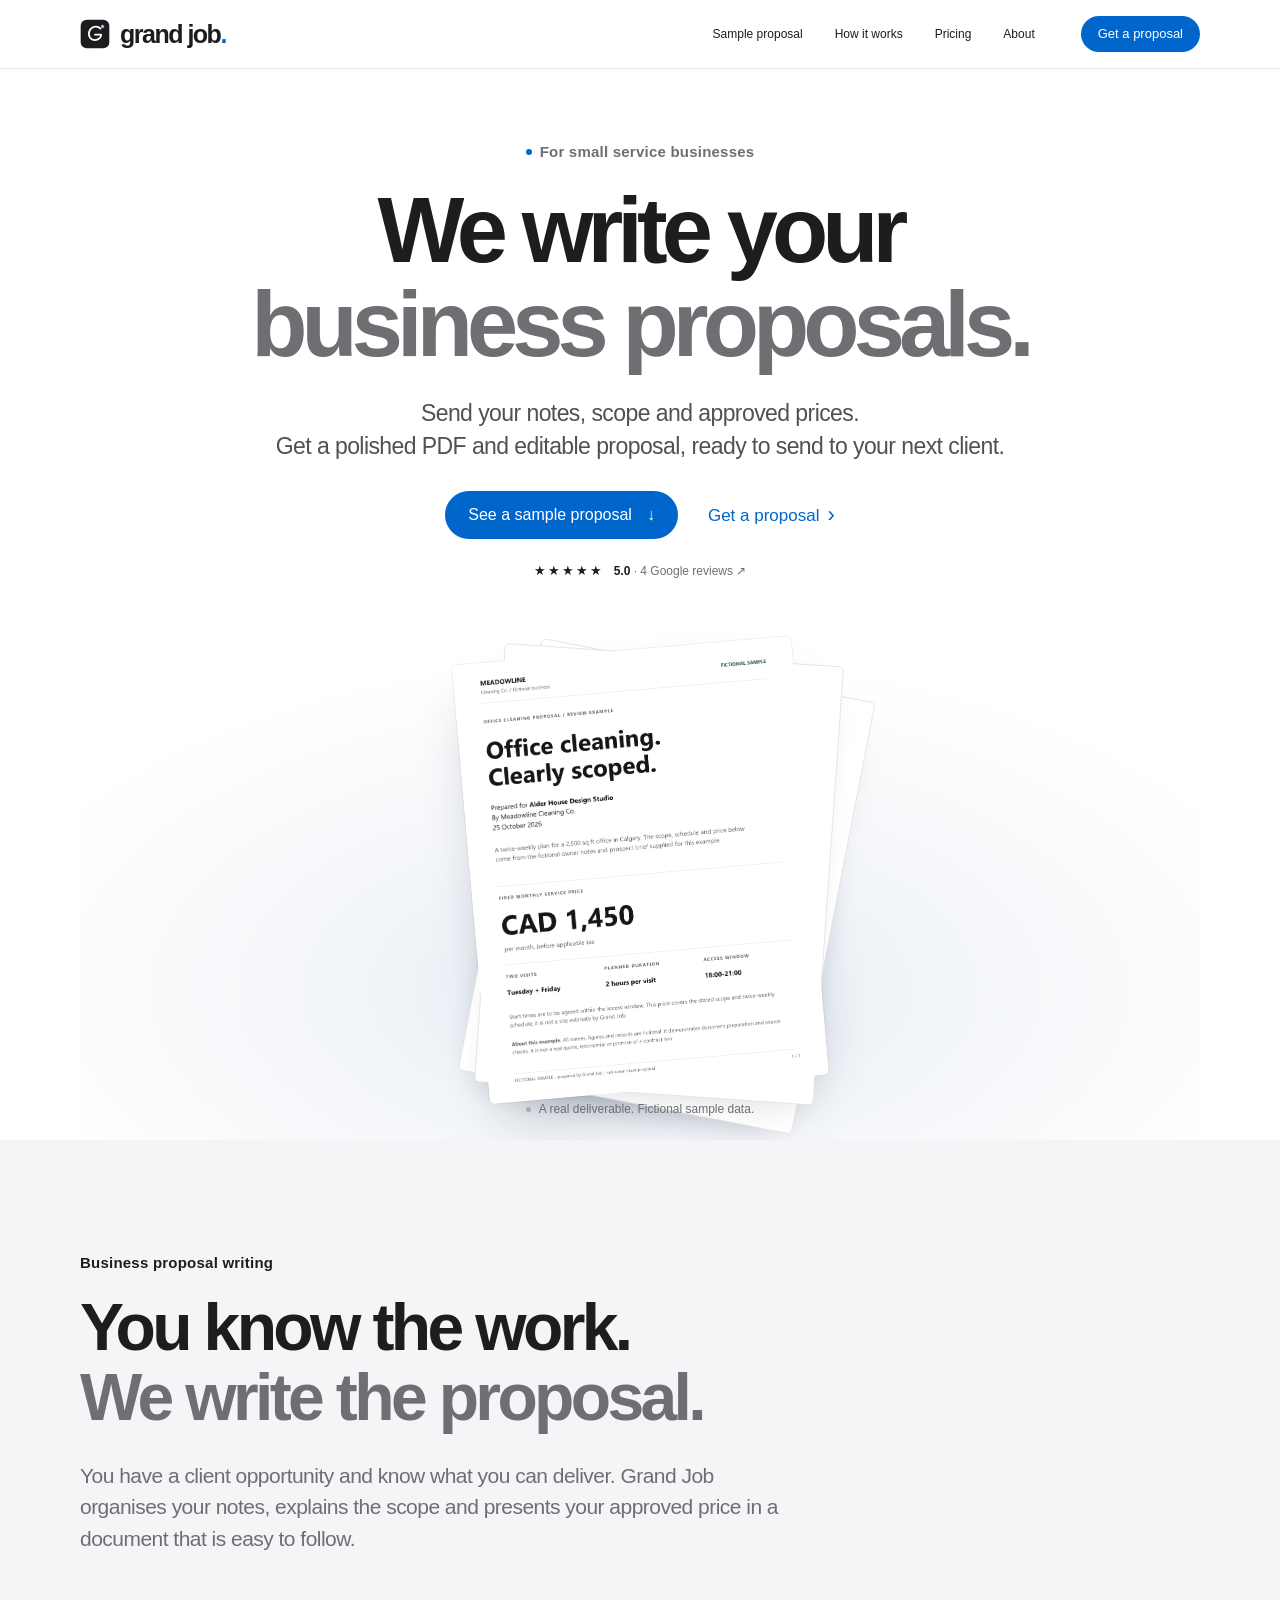
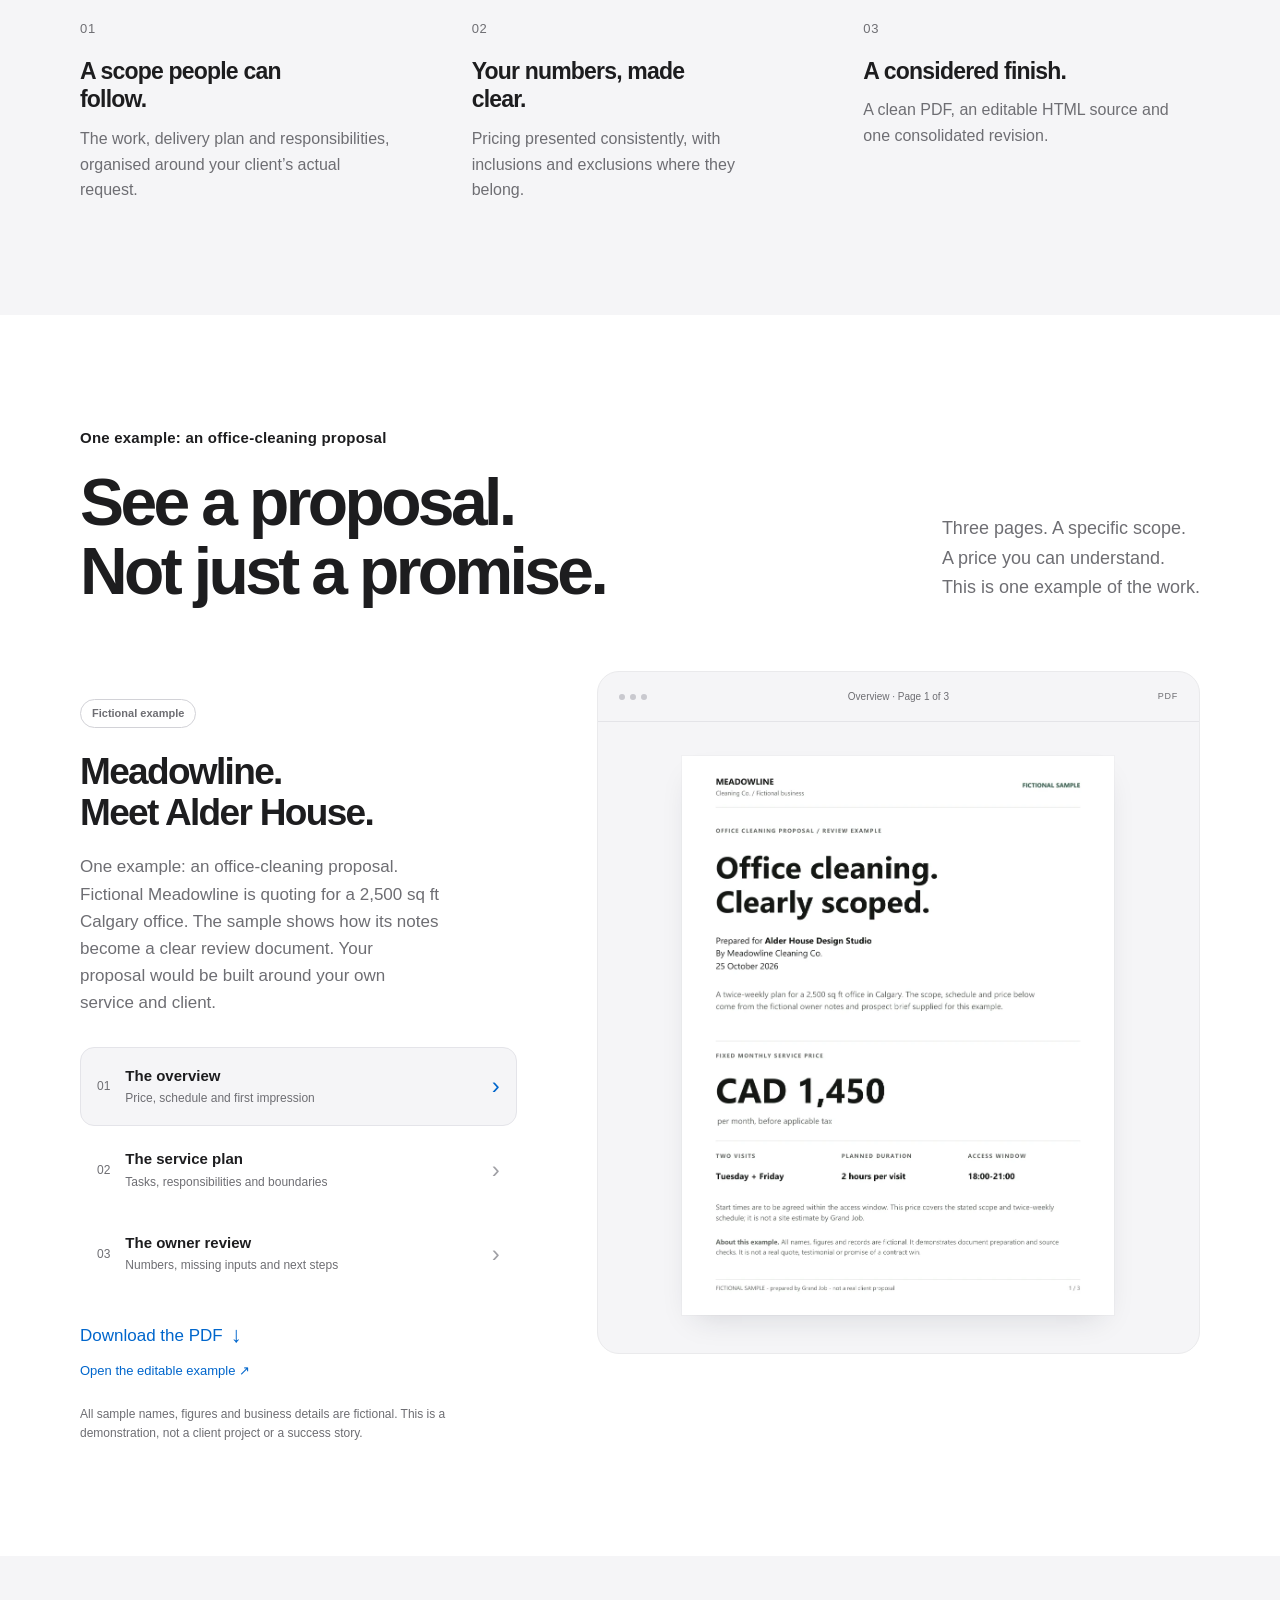
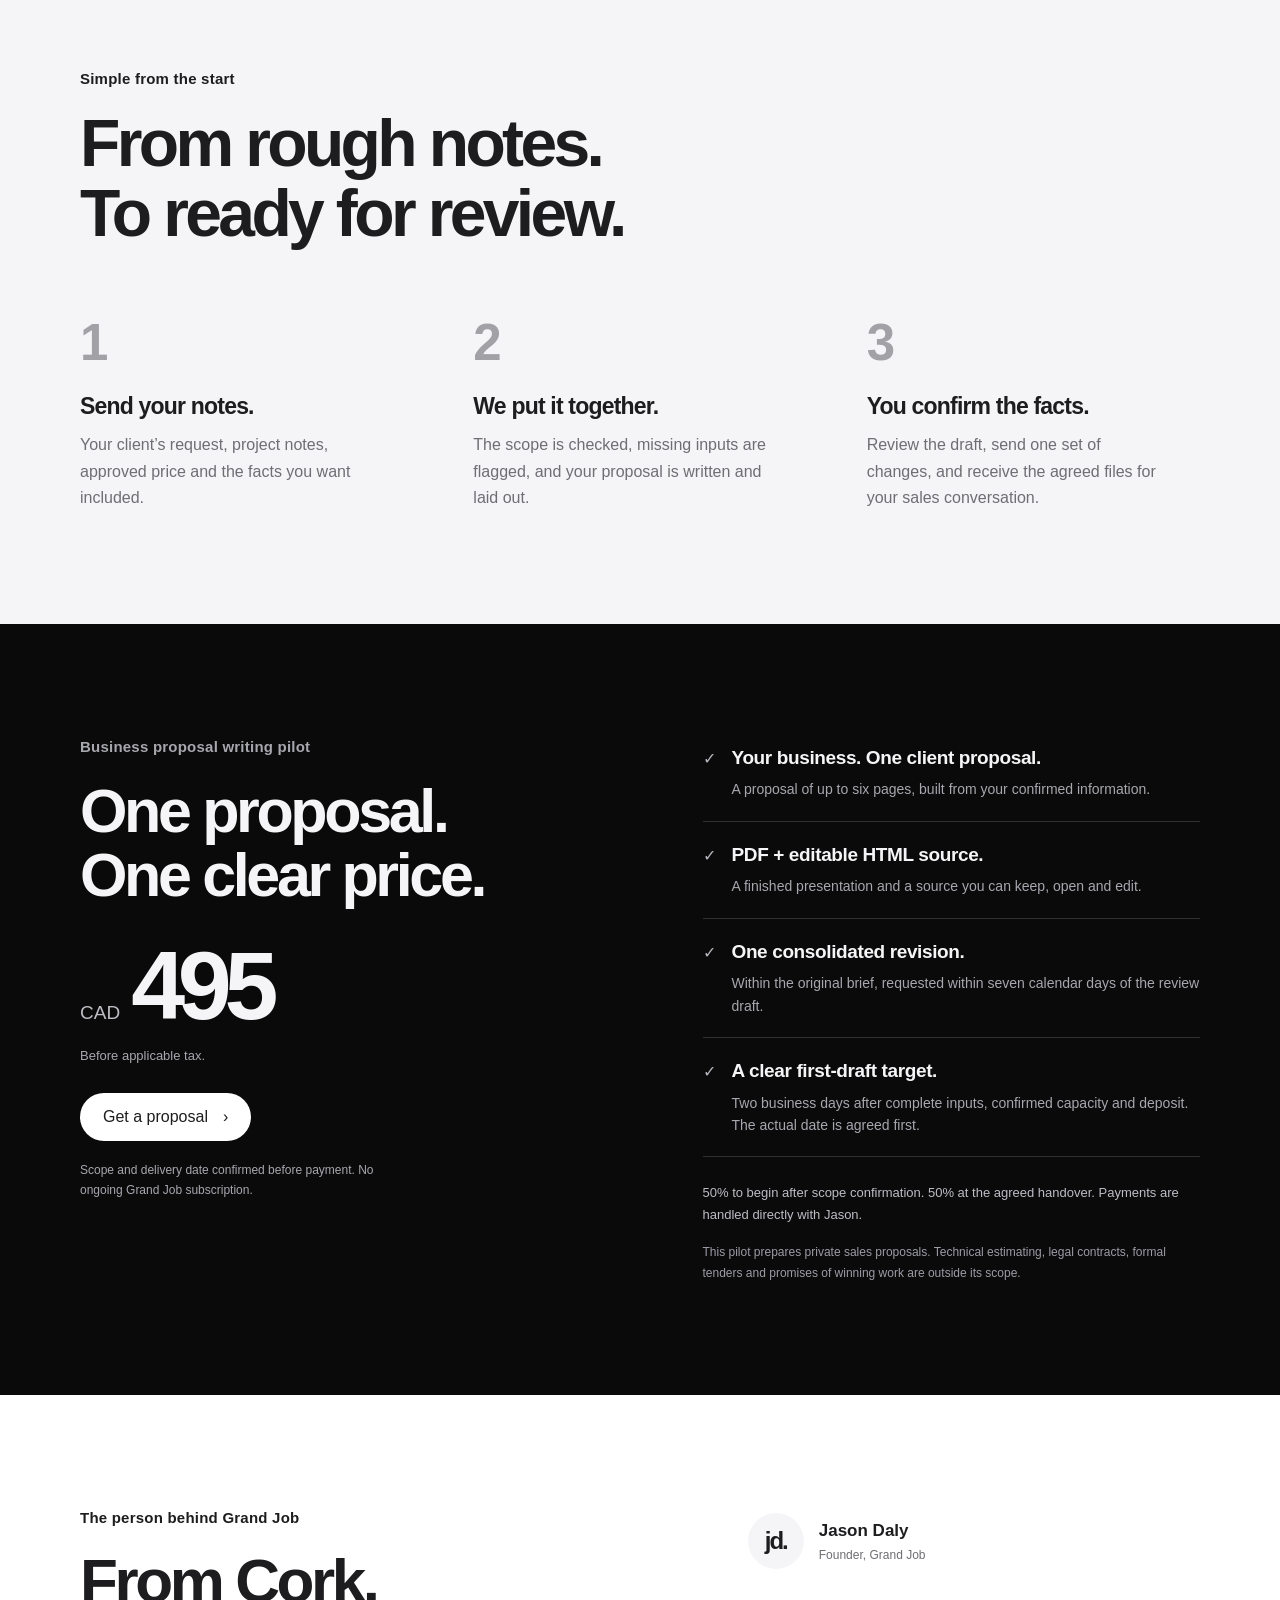
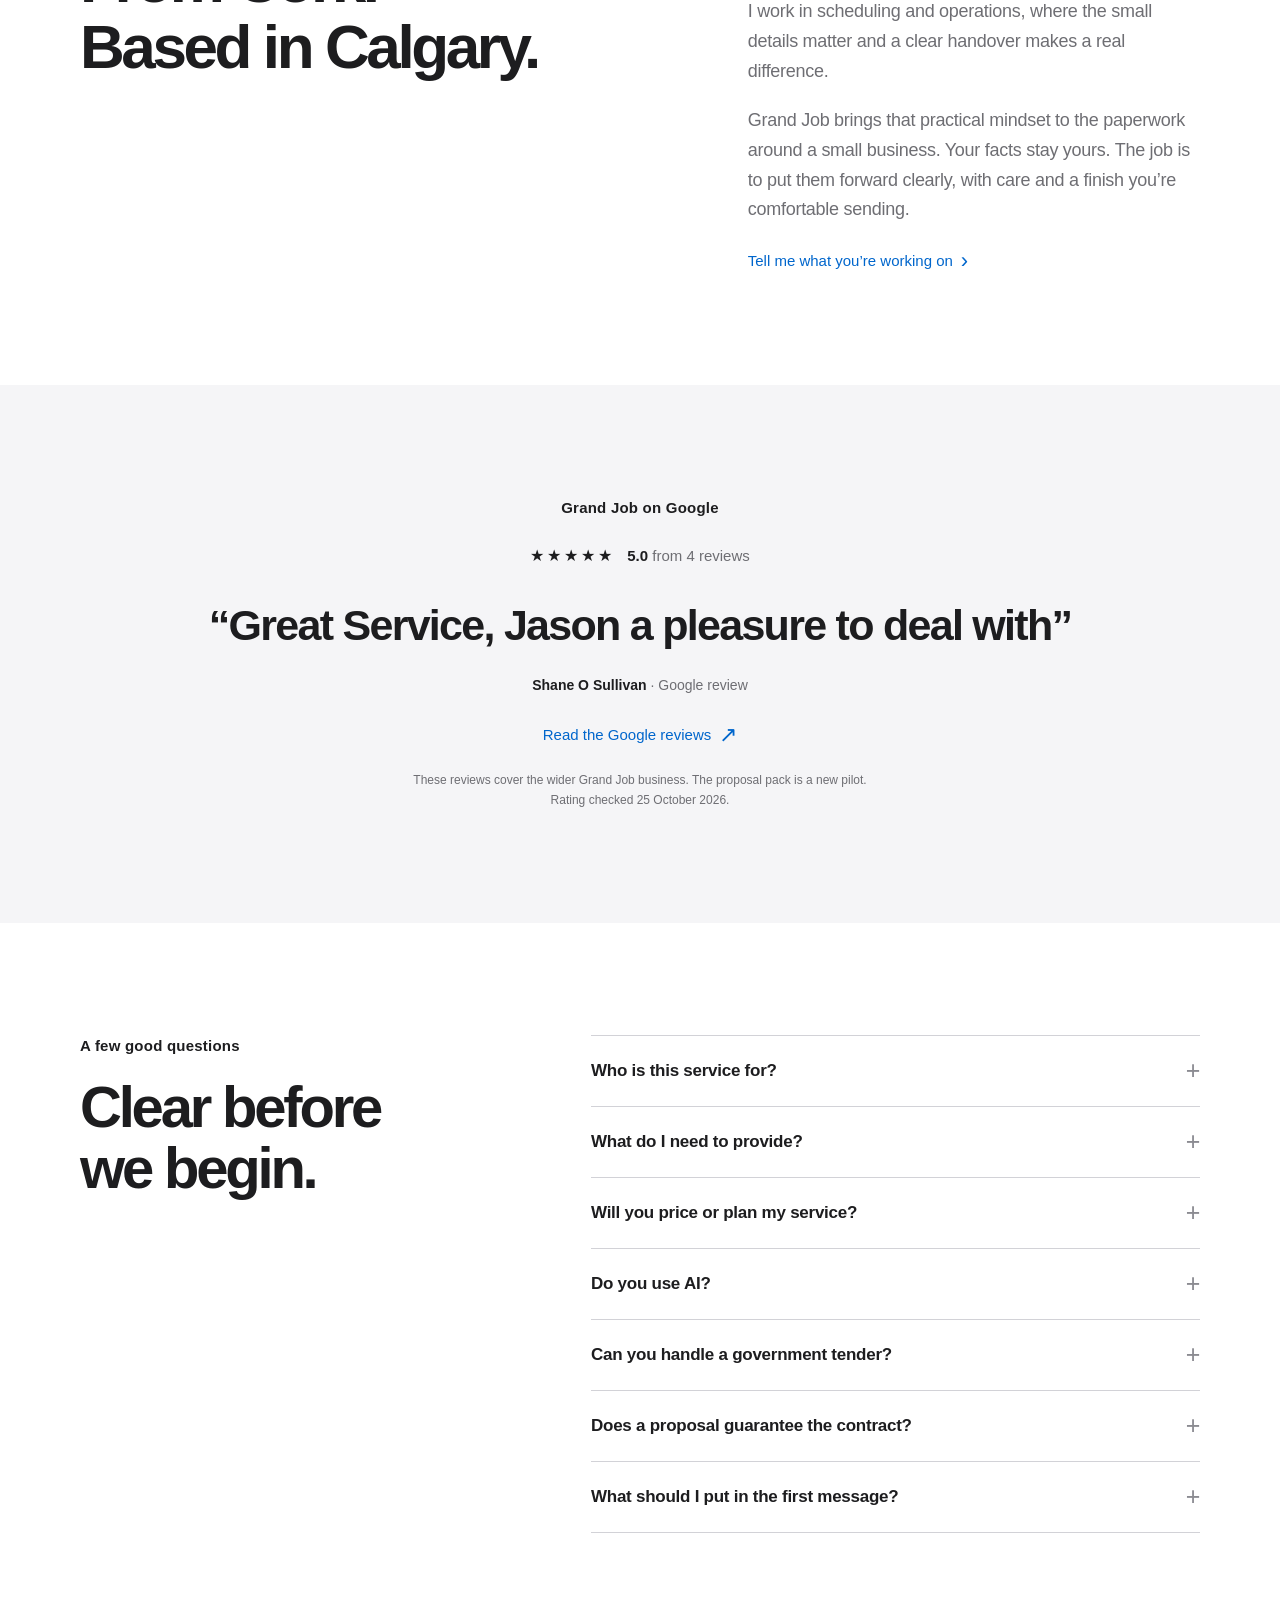
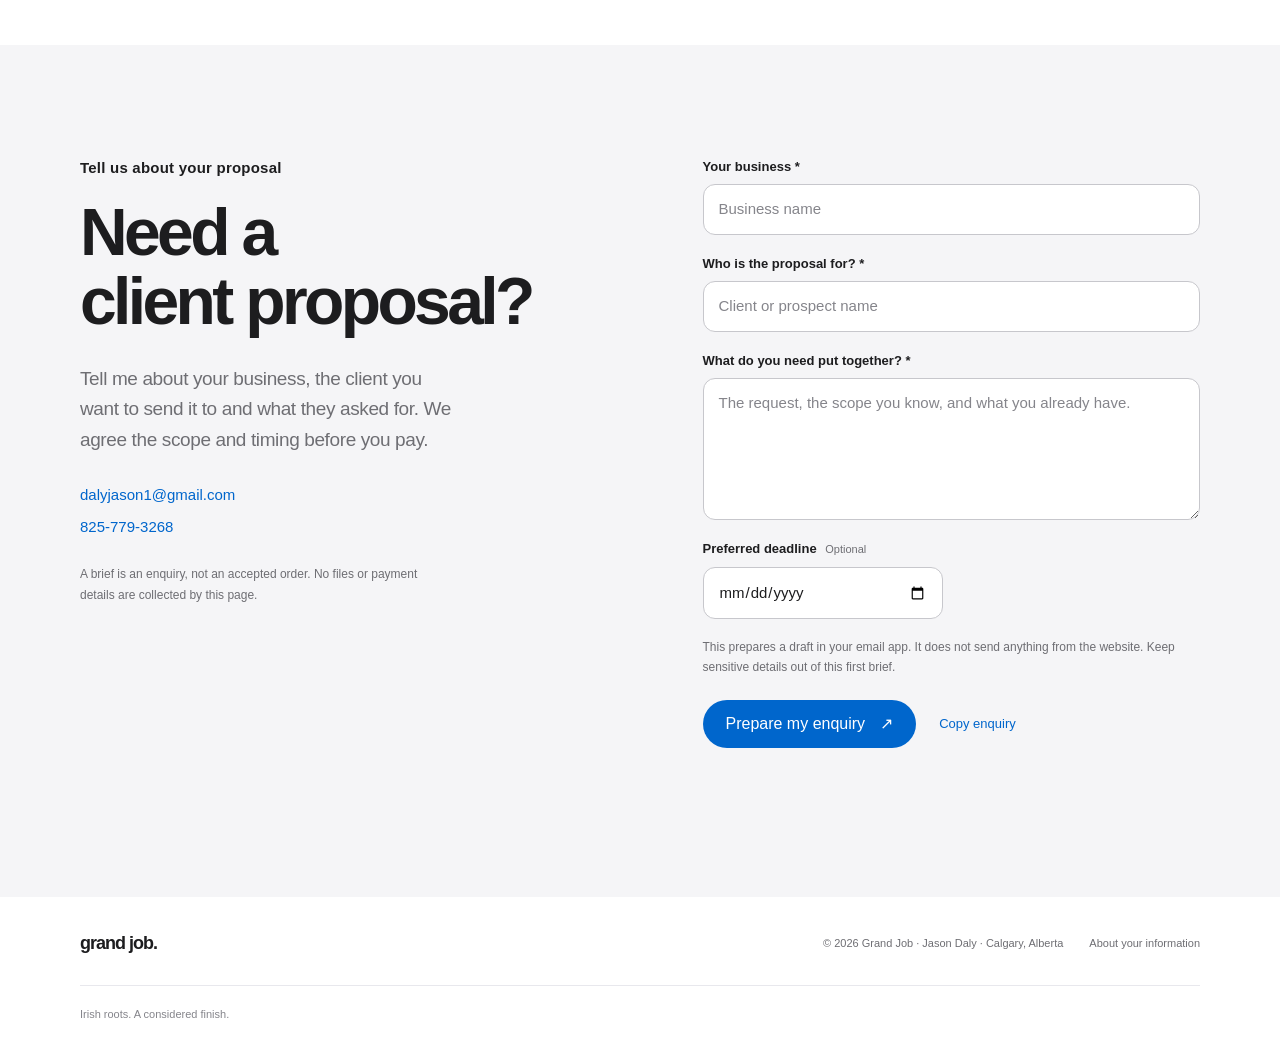
==== commit a9b0b05a: "Explain Grand Job business proposal service at a glance" ====
--- a/index.html
+++ b/index.html
@@ -3,12 +3,13 @@
 <head>
   <meta charset="utf-8">
   <meta name="viewport" content="width=device-width,initial-scale=1">
-  <title>Grand Job — Proposals worth opening</title>
-  <meta name="description" content="Your cleaning scope, notes and prices, made into a clear commercial proposal. A focused CAD495 pilot from Jason Daly in Calgary. See the actual sample.">
+  <title>Grand Job — Business proposals, written for you</title>
+  <meta name="description" content="We write business proposals for small service businesses. Send your notes, scope and approved prices. Receive a polished PDF and editable source. CAD495 pilot, Jason Daly, Calgary.">
   <link rel="canonical" href="https://grandjob.shop/">
   <meta name="theme-color" content="#ffffff">
-  <meta property="og:title" content="Grand Job — Proposals worth opening">
-  <meta property="og:description" content="Commercial cleaning proposals. Your expertise, clearly put together. Explore the sample and the CAD495 pilot.">
+  <link rel="icon" type="image/svg+xml" href="data:image/svg+xml,%3Csvg xmlns='http://www.w3.org/2000/svg' viewBox='0 0 44 44'%3E%3Crect x='1' y='1' width='42' height='42' rx='9' fill='%231d1d1f'/%3E%3Cpath d='M30 14c-5-5-13-3-16 3-3 7 1 14 8 14 5 0 9-4 9-8h-9' fill='none' stroke='white' stroke-width='2.6' stroke-linecap='round' stroke-linejoin='round'/%3E%3Ccircle cx='33' cy='11' r='2.5' fill='%238ac1ff'/%3E%3C/svg%3E">
+  <meta property="og:title" content="Grand Job — Business proposals, written for you">
+  <meta property="og:description" content="Send your notes, scope and approved prices. We turn them into a polished business proposal for your next client. Explore the sample and CAD495 pilot.">
   <meta property="og:type" content="website">
   <meta property="og:url" content="https://grandjob.shop/">
   <meta property="og:image" content="https://grandjob.shop/assets/proposal-page-1.webp">
@@ -23,23 +24,23 @@
         <svg class="mark" viewBox="0 0 44 44" aria-hidden="true"><rect x="1" y="1" width="42" height="42" rx="9" fill="currentColor"/><path d="M30 14c-5-5-13-3-16 3-3 7 1 14 8 14 5 0 9-4 9-8h-9" fill="none" stroke="#fff" stroke-width="2.6" stroke-linecap="round" stroke-linejoin="round"/><circle cx="33" cy="11" r="2.5" fill="#8ac1ff"/></svg>
         <span>grand job<span class="brand-dot">.</span></span>
       </a>
-      <div class="nav-links"><a href="#sample">The sample</a><a href="#how-it-works">How it works</a><a href="#pilot">The pilot</a><a href="#about">About</a></div>
-      <a class="button button-small" href="#contact">Start a brief</a>
+      <div class="nav-links"><a href="#sample">Sample proposal</a><a href="#how-it-works">How it works</a><a href="#pilot">Pricing</a><a href="#about">About</a></div>
+      <a class="button button-small" href="#contact">Get a proposal</a>
     </nav>
   </header>
   <main id="main">
     <section class="hero shell" id="top" aria-labelledby="hero-title">
       <div class="hero-copy">
-        <p class="eyebrow"><span class="status-dot" aria-hidden="true"></span> Commercial cleaning proposal pack</p>
-        <h1 id="hero-title">Send a proposal<br><span>worth opening.</span></h1>
-        <p class="hero-lead">Your site notes. Your price. Your expertise.<br>Put together in one clear, considered proposal.</p>
-        <div class="hero-actions"><a class="button" href="#sample">See the sample <span aria-hidden="true">↓</span></a><a class="text-link" href="#contact">Start your brief <span aria-hidden="true">›</span></a></div>
+        <p class="eyebrow"><span class="status-dot" aria-hidden="true"></span> For small service businesses</p>
+        <h1 id="hero-title">We write your<br><span>business proposals.</span></h1>
+        <p class="hero-lead">Send your notes, scope and approved prices.<br>Get a polished PDF and editable proposal, ready to send to your next client.</p>
+        <div class="hero-actions"><a class="button" href="#sample">See a sample proposal <span aria-hidden="true">↓</span></a><a class="text-link" href="#contact">Get a proposal <span aria-hidden="true">›</span></a></div>
         <a class="rating-link" href="https://www.google.com/maps/place/Grand+Job/data=!4m7!3m6!1s0x881a3b8b541606b3:0x635c3be3d216219f!8m2!3d51.0276233!4d-114.087835!16s%2Fg%2F11zd57m26p!19sChIJswYWVIs7GogRnyEW0uM7XGM" target="_blank" rel="noopener noreferrer"><span class="stars" aria-hidden="true">★★★★★</span><span><strong>5.0</strong> · 4 Google reviews <span aria-hidden="true">↗</span></span></a>
       </div>
       <div class="hero-product" aria-label="Preview of the fictional proposal sample">
         <div class="product-glow" aria-hidden="true"></div>
         <figure class="paper-stack">
-          <img src="assets/proposal-page-1.webp" alt="Fictional Meadowline office-cleaning proposal: clearly scoped service at CAD1,450 per month." width="935" height="1210" fetchpriority="high">
+          <img src="assets/proposal-page-1.webp" alt="One fictional business-proposal example: Meadowline office cleaning at CAD1,450 per month." width="935" height="1210" fetchpriority="high">
         </figure>
         <div class="product-caption"><span class="caption-dot" aria-hidden="true"></span> A real deliverable. Fictional sample data.</div>
       </div>
@@ -47,11 +48,11 @@
 
     <section class="concept section-tint" aria-labelledby="concept-title">
       <div class="shell section-space">
-        <p class="eyebrow reveal">A better way to put your work forward</p>
-        <h2 class="display-title reveal" id="concept-title">You know the job.<br><span class="muted">Make that clear on paper.</span></h2>
-        <p class="section-intro reveal">The site visit is done. The numbers are yours. Grand Job turns the details into a proposal that is easy to open, understand and review.</p>
+        <p class="eyebrow reveal">Business proposal writing</p>
+        <h2 class="display-title reveal" id="concept-title">You know the work.<br><span class="muted">We write the proposal.</span></h2>
+        <p class="section-intro reveal">You have a client opportunity and know what you can deliver. Grand Job organises your notes, explains the scope and presents your approved price in a document that is easy to follow.</p>
         <div class="benefits">
-          <article class="benefit reveal"><span class="benefit-number">01</span><h3>A scope people can follow.</h3><p>The tasks, visit schedule and responsibilities, organised around the actual office.</p></article>
+          <article class="benefit reveal"><span class="benefit-number">01</span><h3>A scope people can follow.</h3><p>The work, delivery plan and responsibilities, organised around your client’s actual request.</p></article>
           <article class="benefit reveal"><span class="benefit-number">02</span><h3>Your numbers, made clear.</h3><p>Pricing presented consistently, with inclusions and exclusions where they belong.</p></article>
           <article class="benefit reveal"><span class="benefit-number">03</span><h3>A considered finish.</h3><p>A clean PDF, an editable HTML source and one consolidated revision.</p></article>
         </div>
@@ -59,12 +60,12 @@
     </section>
 
     <section class="sample-section shell section-space" id="sample" aria-labelledby="sample-title">
-      <div class="section-heading reveal"><div><p class="eyebrow">Look at the work</p><h2 class="display-title" id="sample-title">See what<br>you’re sending.</h2></div><p>Three pages. A specific scope.<br>A price you can understand.<br>And nothing important quietly invented.</p></div>
+      <div class="section-heading reveal"><div><p class="eyebrow">One example: an office-cleaning proposal</p><h2 class="display-title" id="sample-title">See a proposal.<br>Not just a promise.</h2></div><p>Three pages. A specific scope.<br>A price you can understand.<br>This is one example of the work.</p></div>
       <div class="sample-layout">
         <div class="sample-description reveal">
           <div class="sample-label">Fictional example</div>
           <h3>Meadowline.<br>Meet Alder House.</h3>
-          <p>A fictional cleaning company is quoting for a 2,500 sq ft Calgary office. Here’s how its notes become a clear review proposal.</p>
+          <p>One example: an office-cleaning proposal. Fictional Meadowline is quoting for a 2,500 sq ft Calgary office. The sample shows how its notes become a clear review document. Your proposal would be built around your own service and client.</p>
           <div class="page-switcher" role="group" aria-label="Choose a sample proposal page">
             <button type="button" class="page-button is-active" data-page="1" aria-pressed="true" aria-controls="proposal-preview"><span class="page-number">01</span><span><strong>The overview</strong><small>Price, schedule and first impression</small></span><span class="page-arrow" aria-hidden="true">›</span></button>
             <button type="button" class="page-button" data-page="2" aria-pressed="false" aria-controls="proposal-preview"><span class="page-number">02</span><span><strong>The service plan</strong><small>Tasks, responsibilities and boundaries</small></span><span class="page-arrow" aria-hidden="true">›</span></button>
@@ -86,7 +87,7 @@
         <p class="eyebrow reveal">Simple from the start</p>
         <h2 class="display-title reveal" id="workflow-title">From rough notes.<br>To ready for review.</h2>
         <div class="steps">
-          <article class="step reveal"><span class="step-number">1</span><h3>Send the substance.</h3><p>The prospect’s request, your site notes, your confirmed price and the facts you want included.</p></article>
+          <article class="step reveal"><span class="step-number">1</span><h3>Send your notes.</h3><p>Your client’s request, project notes, approved price and the facts you want included.</p></article>
           <article class="step reveal"><span class="step-number">2</span><h3>We put it together.</h3><p>The scope is checked, missing inputs are flagged, and your proposal is written and laid out.</p></article>
           <article class="step reveal"><span class="step-number">3</span><h3>You confirm the facts.</h3><p>Review the draft, send one set of changes, and receive the agreed files for your sales conversation.</p></article>
         </div>
@@ -95,9 +96,9 @@
 
     <section class="pricing" id="pilot" aria-labelledby="pilot-title">
       <div class="shell pricing-grid section-space">
-        <div class="pricing-lead reveal"><p class="eyebrow">A focused introductory pilot</p><h2 id="pilot-title">One proposal.<br>One clear price.</h2><div class="price"><span class="currency">CAD</span><strong>495</strong></div><p class="price-tax">Before applicable tax.</p><a class="button button-light" href="#contact">Start with a brief <span aria-hidden="true">›</span></a><p class="pricing-small">Scope and delivery date confirmed before payment. No ongoing Grand Job subscription.</p></div>
+        <div class="pricing-lead reveal"><p class="eyebrow">Business proposal writing pilot</p><h2 id="pilot-title">One proposal.<br>One clear price.</h2><div class="price"><span class="currency">CAD</span><strong>495</strong></div><p class="price-tax">Before applicable tax.</p><a class="button button-light" href="#contact">Get a proposal <span aria-hidden="true">›</span></a><p class="pricing-small">Scope and delivery date confirmed before payment. No ongoing Grand Job subscription.</p></div>
         <div class="pricing-details reveal">
-          <div class="included-item"><span aria-hidden="true">✓</span><div><h3>One business. One office prospect.</h3><p>A proposal of up to six pages, built from your confirmed information.</p></div></div>
+          <div class="included-item"><span aria-hidden="true">✓</span><div><h3>Your business. One client proposal.</h3><p>A proposal of up to six pages, built from your confirmed information.</p></div></div>
           <div class="included-item"><span aria-hidden="true">✓</span><div><h3>PDF + editable HTML source.</h3><p>A finished presentation and a source you can keep, open and edit.</p></div></div>
           <div class="included-item"><span aria-hidden="true">✓</span><div><h3>One consolidated revision.</h3><p>Within the original brief, requested within seven calendar days of the review draft.</p></div></div>
           <div class="included-item"><span aria-hidden="true">✓</span><div><h3>A clear first-draft target.</h3><p>Two business days after complete inputs, confirmed capacity and deposit. The actual date is agreed first.</p></div></div>
@@ -126,8 +127,9 @@
     <section class="faq shell section-space" aria-labelledby="faq-title">
       <div class="faq-heading reveal"><p class="eyebrow">A few good questions</p><h2 class="display-title" id="faq-title">Clear before<br>we begin.</h2></div>
       <div class="faq-list reveal">
-        <details><summary>What do I need to provide?</summary><p>The actual prospect request, your site notes, scope, schedule, confirmed prices and any evidence behind the claims you want included. We check what is missing before confirming the work.</p></details>
-        <details><summary>Will you estimate the cleaning job?</summary><p>You supply and approve the price, planned work and service method. Grand Job organises and presents those inputs; it does not inspect the site or calculate a technical cleaning estimate.</p></details>
+        <details><summary>Who is this service for?</summary><p>Small service businesses that already know the work and price but need a clear proposal for a specific client. The cleaning proposal shown above is one fictional example, not the only type of business we work with. We confirm whether your brief fits before payment.</p></details>
+        <details><summary>What do I need to provide?</summary><p>Your client’s actual request, project notes, scope, schedule, approved prices and any evidence behind the claims you want included. We check what is missing before confirming the work.</p></details>
+        <details><summary>Will you price or plan my service?</summary><p>You supply and approve the price, scope and specialist approach. Grand Job handles writing and document preparation; it does not create a technical estimate or invent commercial terms for you.</p></details>
         <details><summary>Do you use AI?</summary><p>Yes. AI assists with structure, drafting and formatting. The proposal is checked against the information you provide, and you confirm the factual and technical content before the release version. Missing qualifications, evidence or terms are flagged rather than invented.</p></details>
         <details><summary>Can you handle a government tender?</summary><p>Formal tenders, public procurement submissions, legal contracts and mandatory compliance certification are outside this introductory pilot.</p></details>
         <details><summary>Does a proposal guarantee the contract?</summary><p>No. The prospect’s decision depends on factors including your price, experience and service. You are paying for the agreed proposal preparation, not a promised sales result.</p></details>
@@ -137,10 +139,10 @@
 
     <section class="contact section-tint" id="contact" aria-labelledby="contact-title">
       <div class="shell section-space contact-grid">
-        <div class="contact-copy reveal"><p class="eyebrow">Let’s see if it fits</p><h2 class="display-title" id="contact-title">Got a quote<br>to get out?</h2><p>Tell me who it’s for, what they asked for and when you need it. We agree the scope and timing before you pay.</p><div class="contact-direct"><a href="mailto:dalyjason1@gmail.com?subject=%5BGrand%20Job%5D%20Proposal%20enquiry">dalyjason1@gmail.com</a><a href="tel:+18257793268">825-779-3268</a></div><p class="contact-privacy">A brief is an enquiry, not an accepted order. No files or payment details are collected by this page.</p></div>
+        <div class="contact-copy reveal"><p class="eyebrow">Tell us about your proposal</p><h2 class="display-title" id="contact-title">Need a<br>client proposal?</h2><p>Tell me about your business, the client you want to send it to and what they asked for. We agree the scope and timing before you pay.</p><div class="contact-direct"><a href="mailto:dalyjason1@gmail.com?subject=%5BGrand%20Job%5D%20Proposal%20enquiry">dalyjason1@gmail.com</a><a href="tel:+18257793268">825-779-3268</a></div><p class="contact-privacy">A brief is an enquiry, not an accepted order. No files or payment details are collected by this page.</p></div>
         <form class="brief-form reveal" id="brief-form">
-          <div class="form-row"><label for="company">Your cleaning business <span aria-hidden="true">*</span></label><input id="company" name="company" autocomplete="organization" maxlength="120" required placeholder="Business name"></div>
-          <div class="form-row"><label for="prospect">Who is the proposal for? <span aria-hidden="true">*</span></label><input id="prospect" name="prospect" maxlength="140" required placeholder="Office or prospect name"></div>
+          <div class="form-row"><label for="company">Your business <span aria-hidden="true">*</span></label><input id="company" name="company" autocomplete="organization" maxlength="120" required placeholder="Business name"></div>
+          <div class="form-row"><label for="prospect">Who is the proposal for? <span aria-hidden="true">*</span></label><input id="prospect" name="prospect" maxlength="140" required placeholder="Client or prospect name"></div>
           <div class="form-row"><label for="brief">What do you need put together? <span aria-hidden="true">*</span></label><textarea id="brief" name="brief" rows="5" maxlength="1800" required placeholder="The request, the scope you know, and what you already have."></textarea></div>
           <div class="form-row"><label for="deadline">Preferred deadline <span class="optional">Optional</span></label><input id="deadline" name="deadline" type="date"></div>
           <p class="form-help">This prepares a draft in your email app. It does not send anything from the website. Keep sensitive details out of this first brief.</p>
@@ -153,4 +155,4 @@
   </main>
   <footer class="site-footer shell"><a class="footer-brand" href="#top">grand job.</a><p>© 2026 Grand Job · Jason Daly · Calgary, Alberta</p><a href="#privacy">About your information</a><span>Irish roots. A considered finish.</span></footer>
 </body>
-</html>+</html>
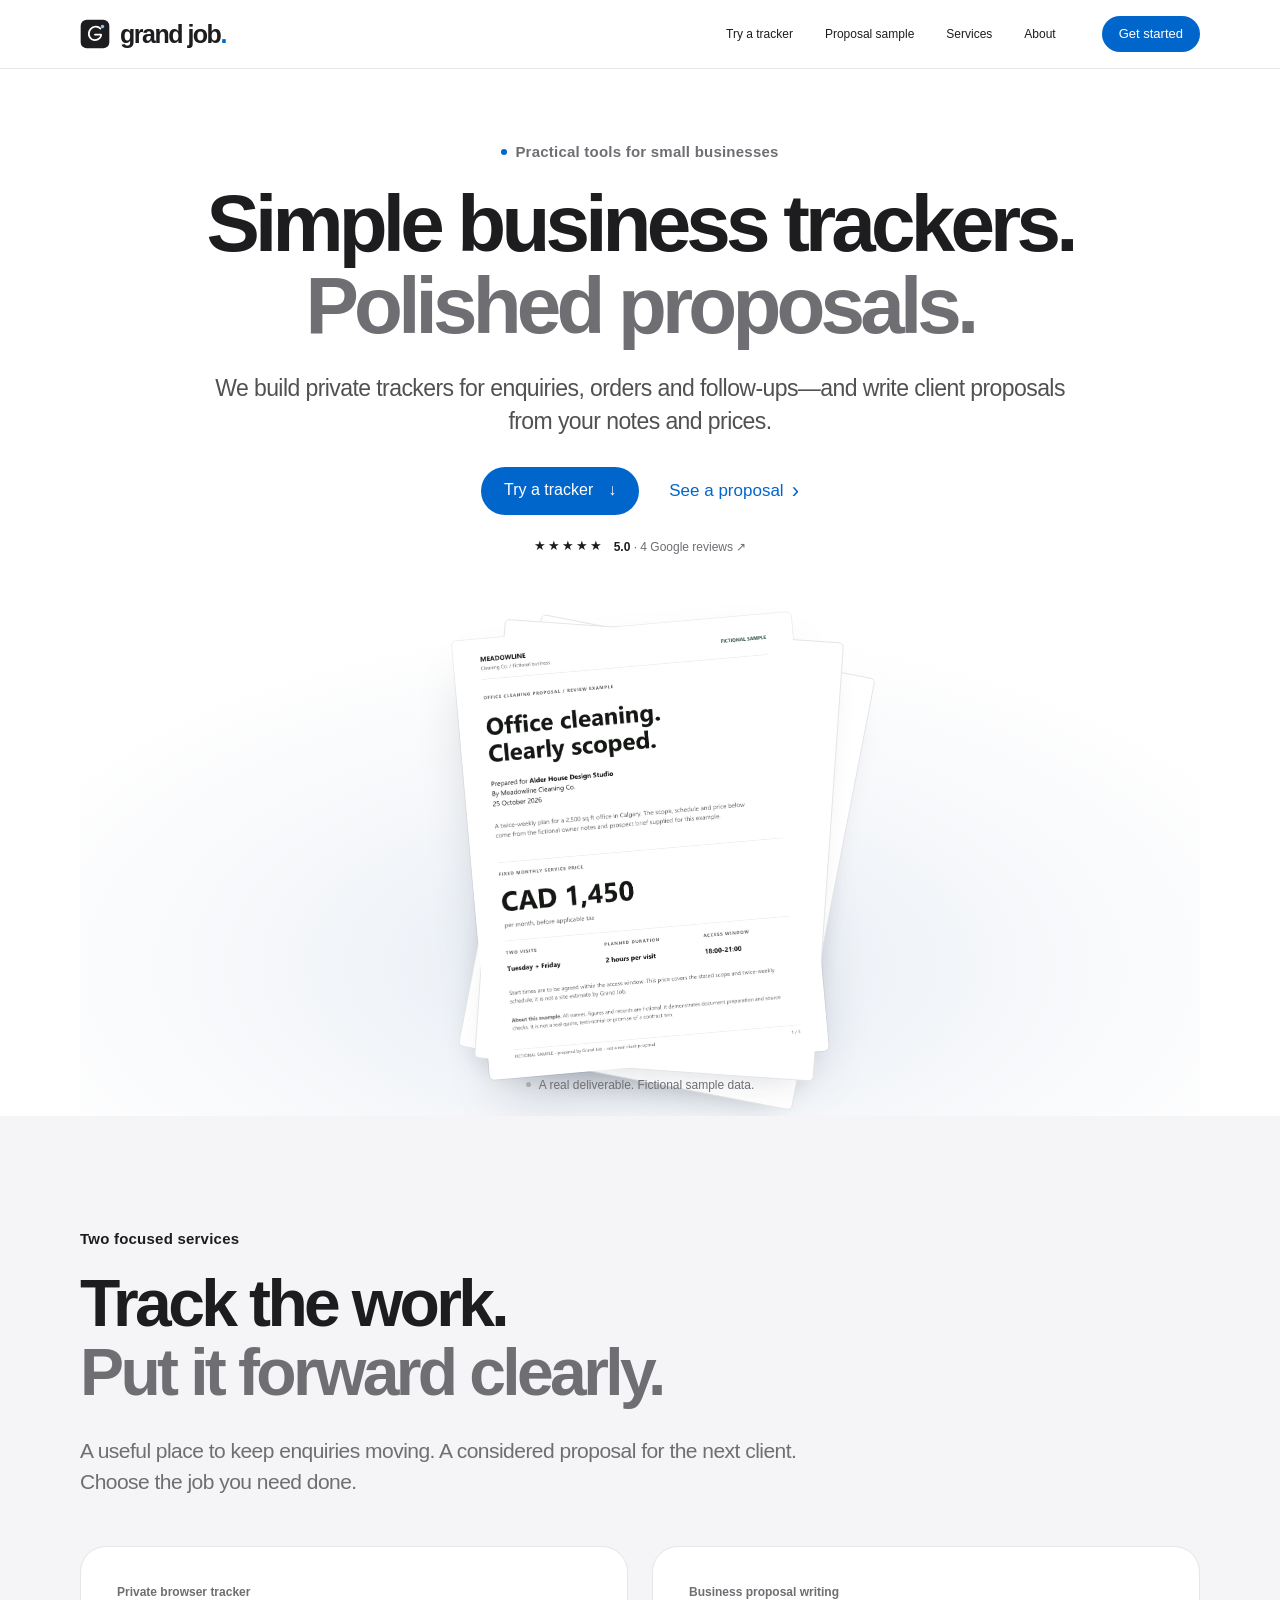
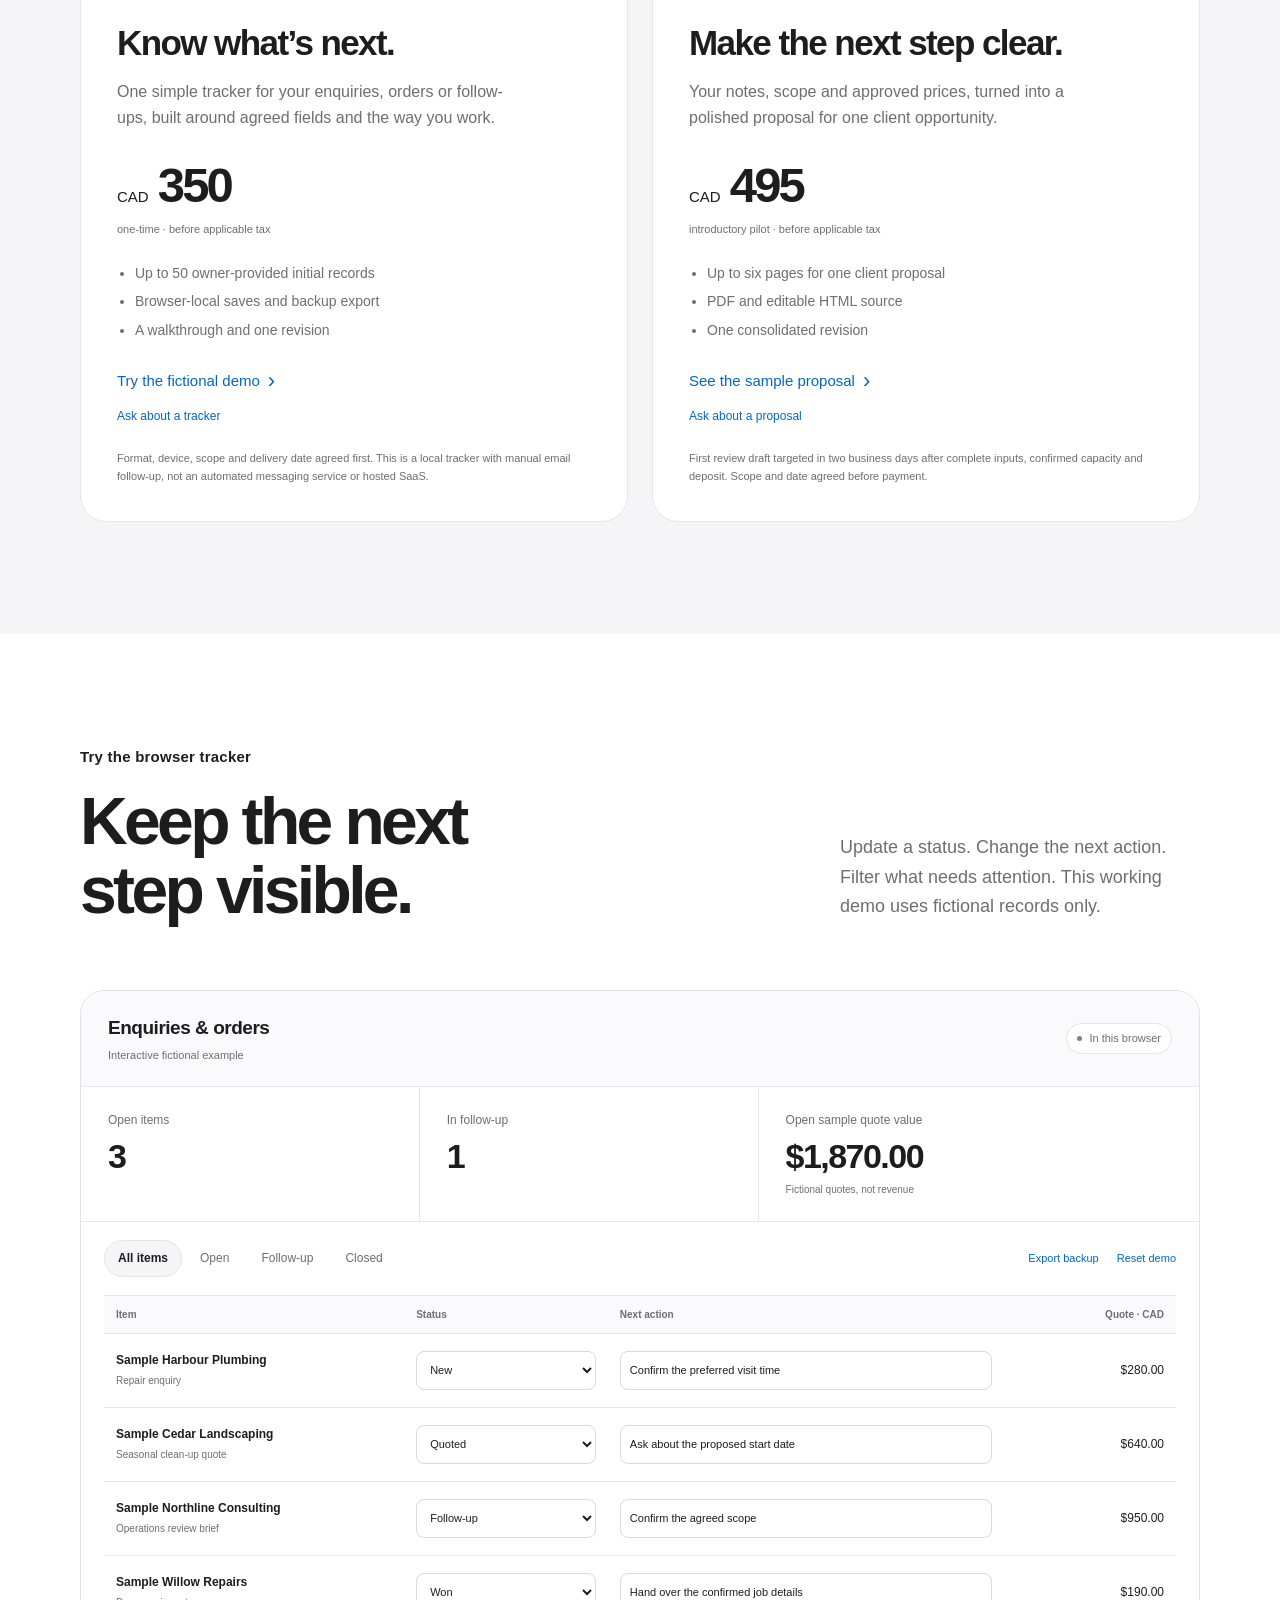
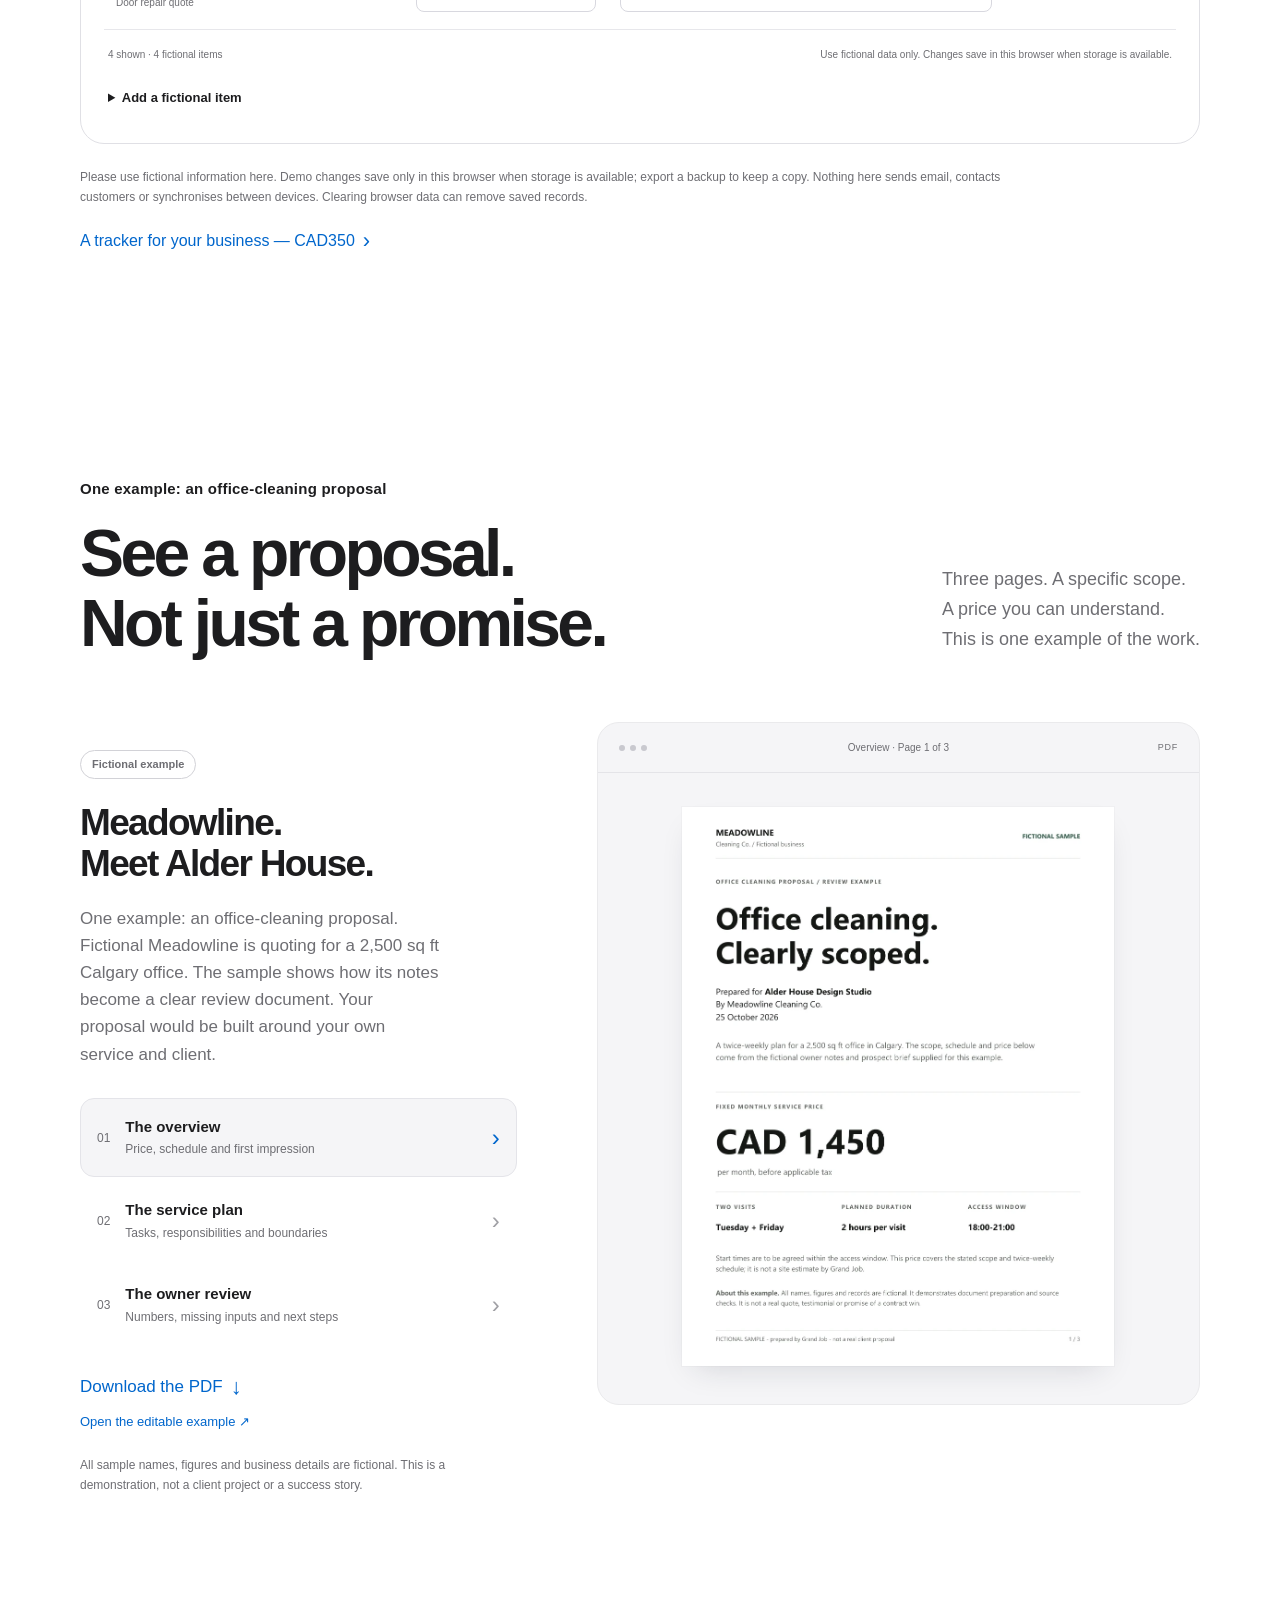
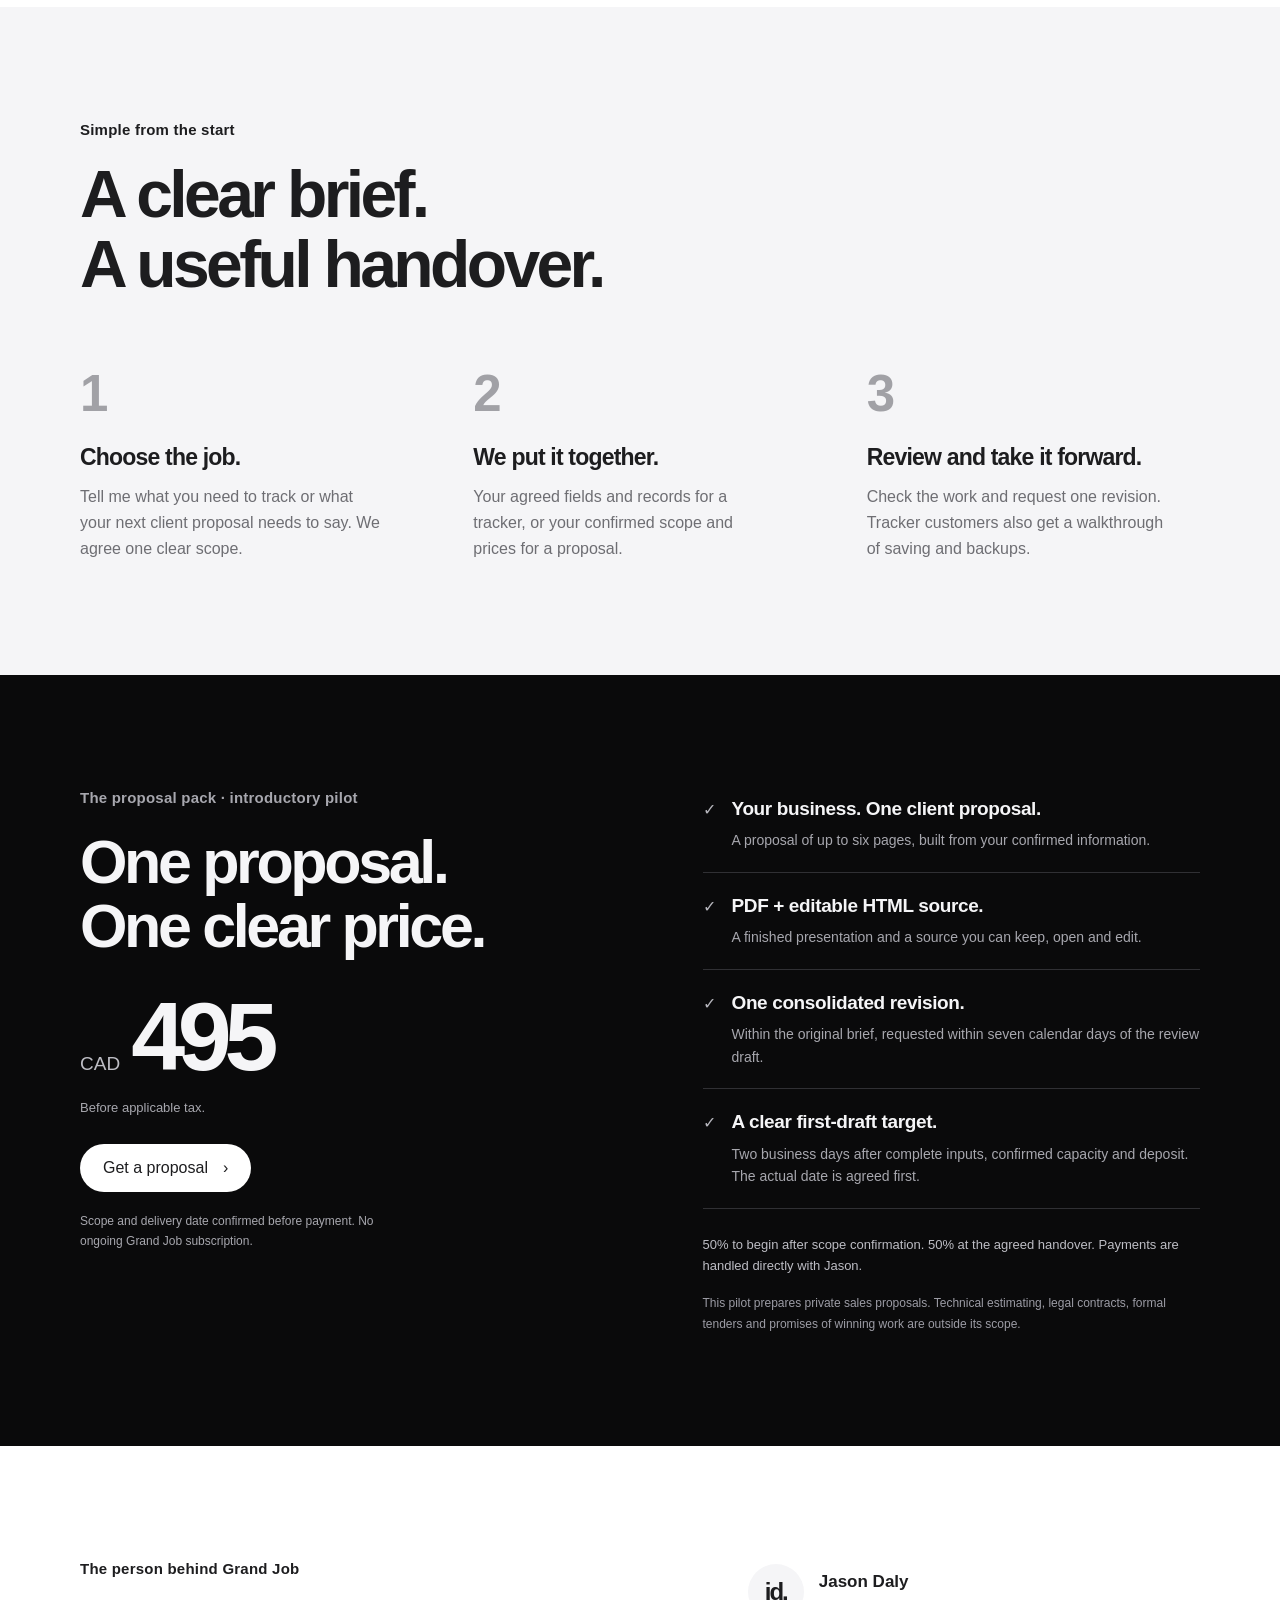
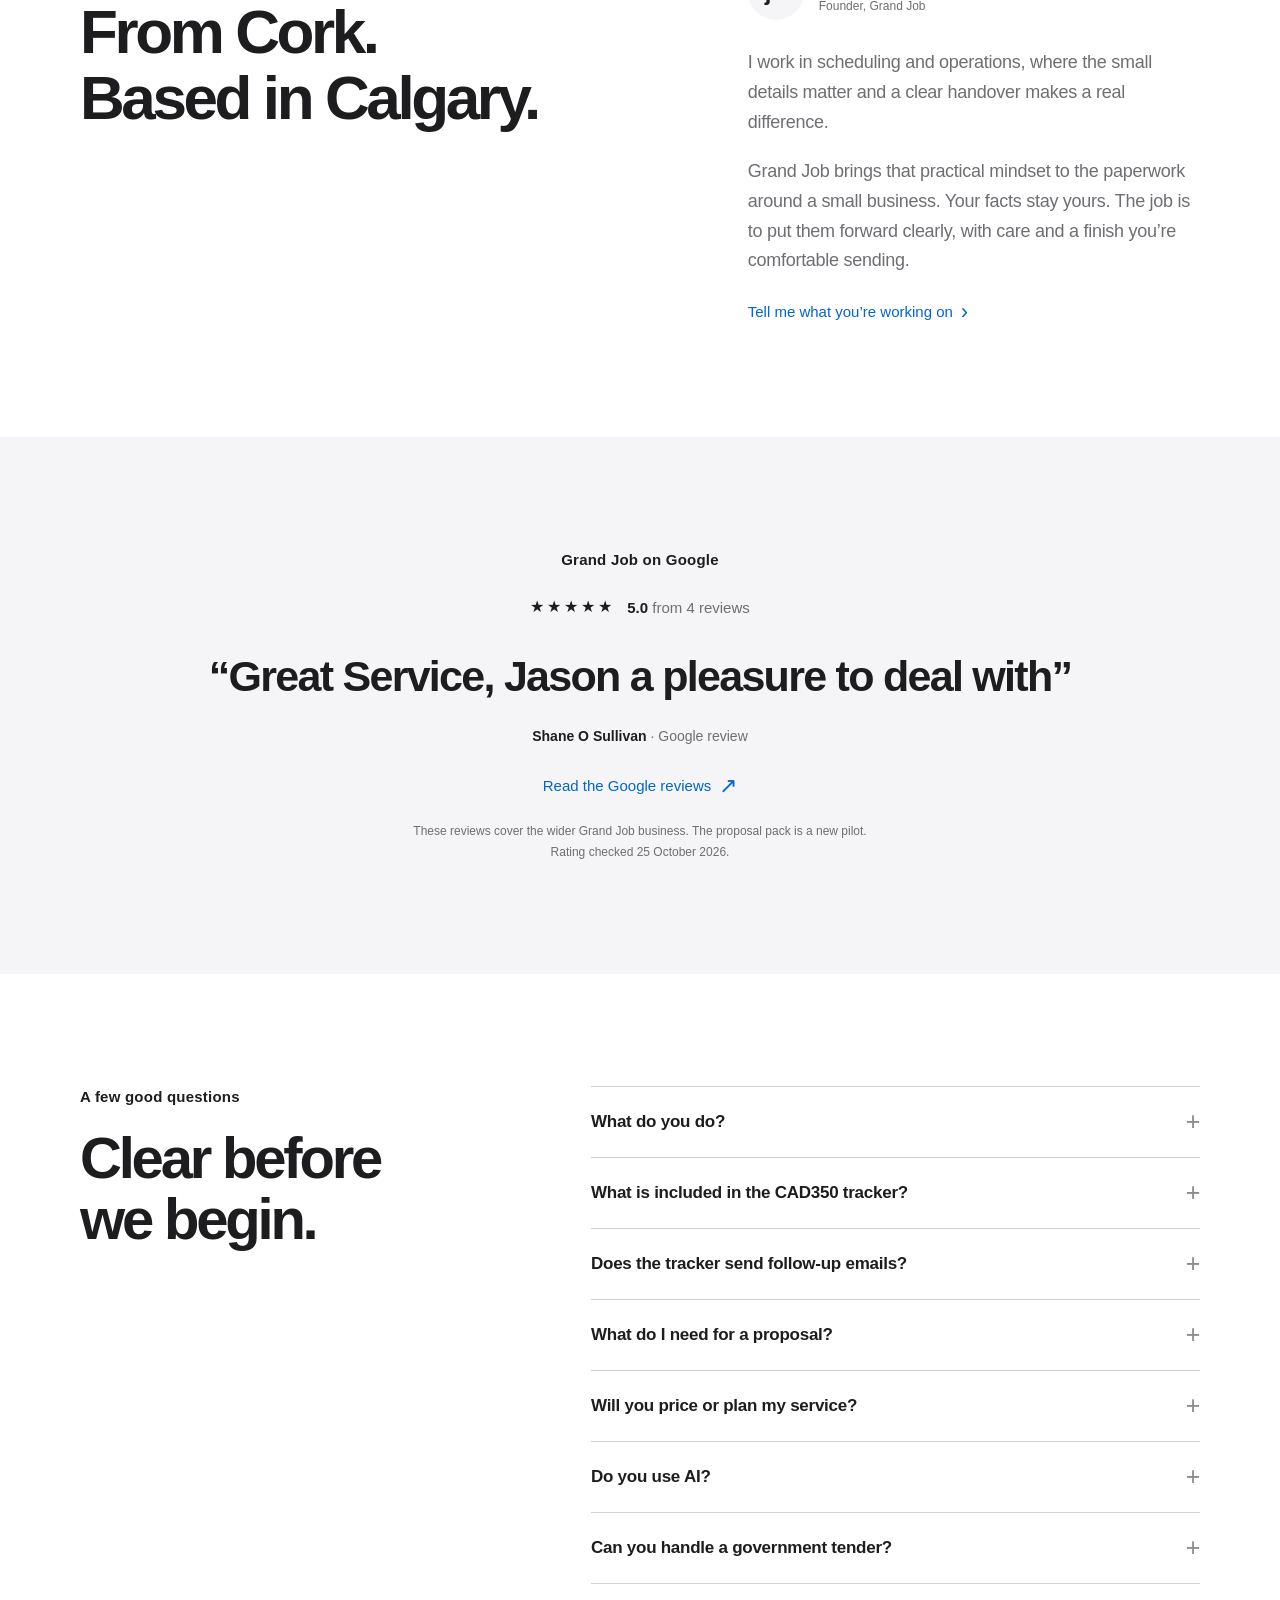
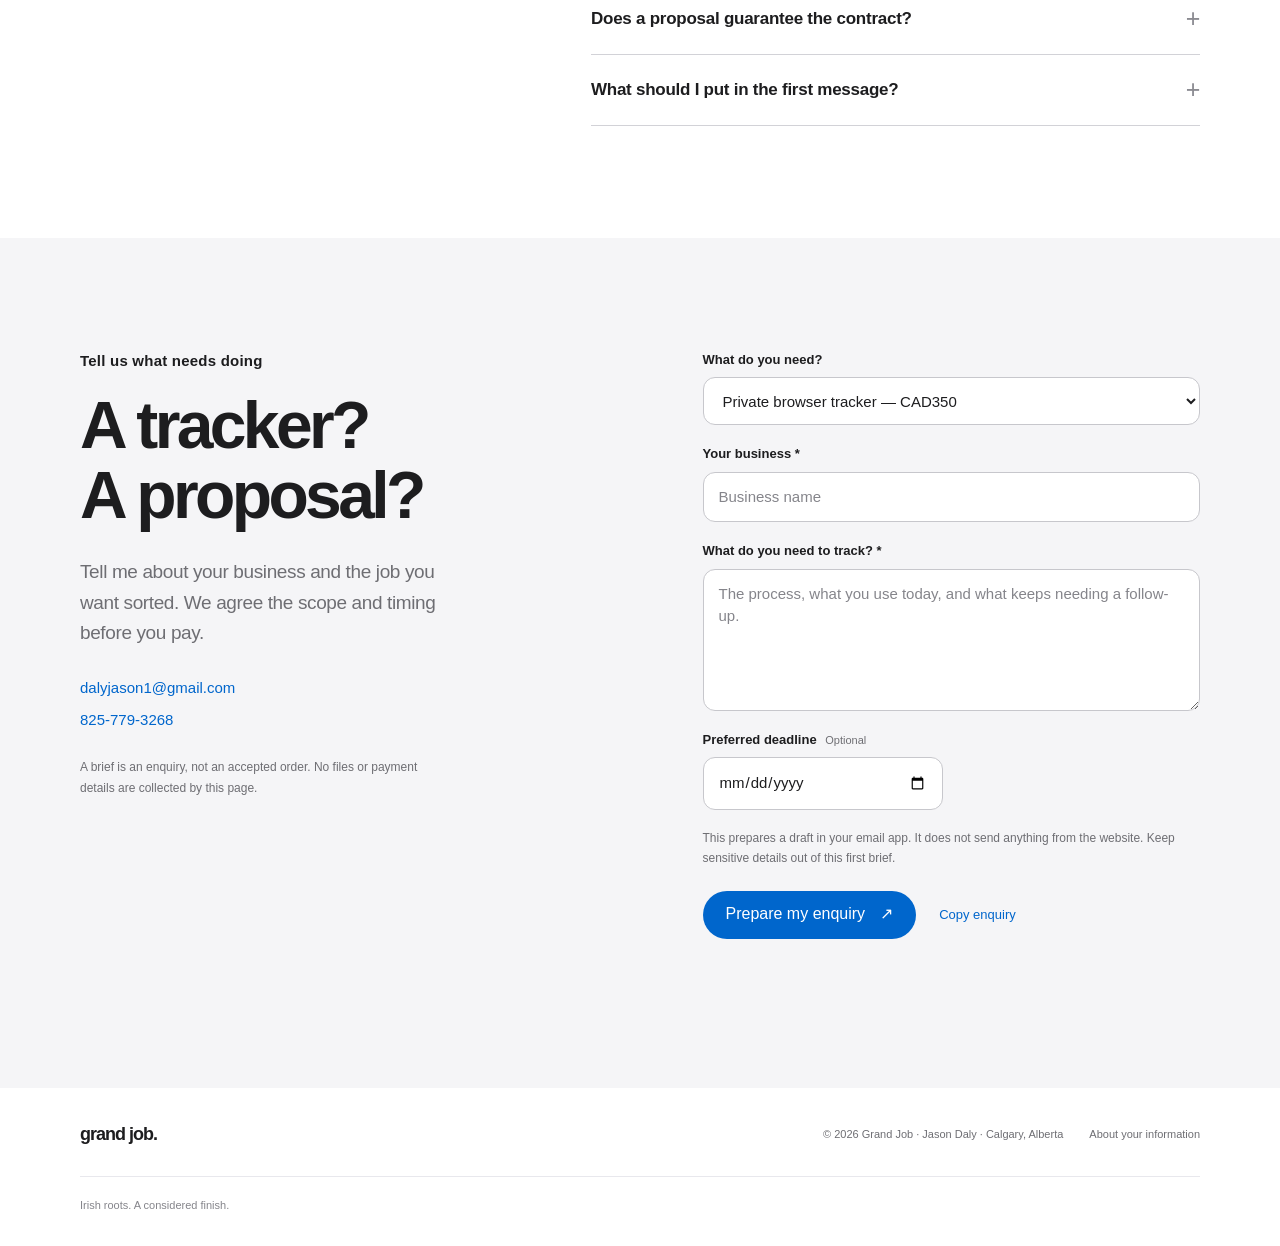
==== commit c1746227: "Restore private tracker offer and public demo alongside proposals" ====
--- a/index.html
+++ b/index.html
@@ -3,13 +3,13 @@
 <head>
   <meta charset="utf-8">
   <meta name="viewport" content="width=device-width,initial-scale=1">
-  <title>Grand Job — Business proposals, written for you</title>
-  <meta name="description" content="We write business proposals for small service businesses. Send your notes, scope and approved prices. Receive a polished PDF and editable source. CAD495 pilot, Jason Daly, Calgary.">
+  <title>Grand Job — Simple business trackers. Polished proposals.</title>
+  <meta name="description" content="Private browser trackers for enquiries, orders and follow-ups from CAD350, plus polished business proposals from CAD495. Practical work by Jason Daly in Calgary. Try the tracker and see the proposal sample.">
   <link rel="canonical" href="https://grandjob.shop/">
   <meta name="theme-color" content="#ffffff">
   <link rel="icon" type="image/svg+xml" href="data:image/svg+xml,%3Csvg xmlns='http://www.w3.org/2000/svg' viewBox='0 0 44 44'%3E%3Crect x='1' y='1' width='42' height='42' rx='9' fill='%231d1d1f'/%3E%3Cpath d='M30 14c-5-5-13-3-16 3-3 7 1 14 8 14 5 0 9-4 9-8h-9' fill='none' stroke='white' stroke-width='2.6' stroke-linecap='round' stroke-linejoin='round'/%3E%3Ccircle cx='33' cy='11' r='2.5' fill='%238ac1ff'/%3E%3C/svg%3E">
-  <meta property="og:title" content="Grand Job — Business proposals, written for you">
-  <meta property="og:description" content="Send your notes, scope and approved prices. We turn them into a polished business proposal for your next client. Explore the sample and CAD495 pilot.">
+  <meta property="og:title" content="Grand Job — Simple business trackers. Polished proposals.">
+  <meta property="og:description" content="Private trackers for enquiries, orders and follow-ups. Clear client proposals from your notes and prices. Try the working demo and explore both services.">
   <meta property="og:type" content="website">
   <meta property="og:url" content="https://grandjob.shop/">
   <meta property="og:image" content="https://grandjob.shop/assets/proposal-page-1.webp">
@@ -24,17 +24,17 @@
         <svg class="mark" viewBox="0 0 44 44" aria-hidden="true"><rect x="1" y="1" width="42" height="42" rx="9" fill="currentColor"/><path d="M30 14c-5-5-13-3-16 3-3 7 1 14 8 14 5 0 9-4 9-8h-9" fill="none" stroke="#fff" stroke-width="2.6" stroke-linecap="round" stroke-linejoin="round"/><circle cx="33" cy="11" r="2.5" fill="#8ac1ff"/></svg>
         <span>grand job<span class="brand-dot">.</span></span>
       </a>
-      <div class="nav-links"><a href="#sample">Sample proposal</a><a href="#how-it-works">How it works</a><a href="#pilot">Pricing</a><a href="#about">About</a></div>
-      <a class="button button-small" href="#contact">Get a proposal</a>
+      <div class="nav-links"><a href="#demo">Try a tracker</a><a href="#sample">Proposal sample</a><a href="#services">Services</a><a href="#about">About</a></div>
+      <a class="button button-small" href="#contact">Get started</a>
     </nav>
   </header>
   <main id="main">
     <section class="hero shell" id="top" aria-labelledby="hero-title">
       <div class="hero-copy">
-        <p class="eyebrow"><span class="status-dot" aria-hidden="true"></span> For small service businesses</p>
-        <h1 id="hero-title">We write your<br><span>business proposals.</span></h1>
-        <p class="hero-lead">Send your notes, scope and approved prices.<br>Get a polished PDF and editable proposal, ready to send to your next client.</p>
-        <div class="hero-actions"><a class="button" href="#sample">See a sample proposal <span aria-hidden="true">↓</span></a><a class="text-link" href="#contact">Get a proposal <span aria-hidden="true">›</span></a></div>
+        <p class="eyebrow"><span class="status-dot" aria-hidden="true"></span> Practical tools for small businesses</p>
+        <h1 class="two-service-title" id="hero-title">Simple business trackers.<br><span>Polished proposals.</span></h1>
+        <p class="hero-lead">We build private trackers for enquiries, orders and follow-ups—and write client proposals from your notes and prices.</p>
+        <div class="hero-actions"><a class="button" href="#demo">Try a tracker <span aria-hidden="true">↓</span></a><a class="text-link" href="#sample">See a proposal <span aria-hidden="true">›</span></a></div>
         <a class="rating-link" href="https://www.google.com/maps/place/Grand+Job/data=!4m7!3m6!1s0x881a3b8b541606b3:0x635c3be3d216219f!8m2!3d51.0276233!4d-114.087835!16s%2Fg%2F11zd57m26p!19sChIJswYWVIs7GogRnyEW0uM7XGM" target="_blank" rel="noopener noreferrer"><span class="stars" aria-hidden="true">★★★★★</span><span><strong>5.0</strong> · 4 Google reviews <span aria-hidden="true">↗</span></span></a>
       </div>
       <div class="hero-product" aria-label="Preview of the fictional proposal sample">
@@ -46,17 +46,31 @@
       </div>
     </section>
 
-    <section class="concept section-tint" aria-labelledby="concept-title">
+    <section class="concept section-tint" id="services" aria-labelledby="concept-title">
       <div class="shell section-space">
-        <p class="eyebrow reveal">Business proposal writing</p>
-        <h2 class="display-title reveal" id="concept-title">You know the work.<br><span class="muted">We write the proposal.</span></h2>
-        <p class="section-intro reveal">You have a client opportunity and know what you can deliver. Grand Job organises your notes, explains the scope and presents your approved price in a document that is easy to follow.</p>
-        <div class="benefits">
-          <article class="benefit reveal"><span class="benefit-number">01</span><h3>A scope people can follow.</h3><p>The work, delivery plan and responsibilities, organised around your client’s actual request.</p></article>
-          <article class="benefit reveal"><span class="benefit-number">02</span><h3>Your numbers, made clear.</h3><p>Pricing presented consistently, with inclusions and exclusions where they belong.</p></article>
-          <article class="benefit reveal"><span class="benefit-number">03</span><h3>A considered finish.</h3><p>A clean PDF, an editable HTML source and one consolidated revision.</p></article>
+        <p class="eyebrow reveal">Two focused services</p>
+        <h2 class="display-title reveal" id="concept-title">Track the work.<br><span class="muted">Put it forward clearly.</span></h2>
+        <p class="section-intro reveal">A useful place to keep enquiries moving. A considered proposal for the next client. Choose the job you need done.</p>
+        <div class="service-cards">
+          <article class="service-card reveal"><span class="service-tag">Private browser tracker</span><h3>Know what’s next.</h3><p>One simple tracker for your enquiries, orders or follow-ups, built around agreed fields and the way you work.</p><div class="service-price">CAD <strong>350</strong><span>one-time · before applicable tax</span></div><ul><li>Up to 50 owner-provided initial records</li><li>Browser-local saves and backup export</li><li>A walkthrough and one revision</li></ul><a class="text-link" href="#demo">Try the fictional demo <span aria-hidden="true">›</span></a><a class="service-contact" href="#contact" data-service-link="tracker">Ask about a tracker</a><p class="service-scope">Format, device, scope and delivery date agreed first. This is a local tracker with manual email follow-up, not an automated messaging service or hosted SaaS.</p></article>
+          <article class="service-card reveal"><span class="service-tag">Business proposal writing</span><h3>Make the next step clear.</h3><p>Your notes, scope and approved prices, turned into a polished proposal for one client opportunity.</p><div class="service-price">CAD <strong>495</strong><span>introductory pilot · before applicable tax</span></div><ul><li>Up to six pages for one client proposal</li><li>PDF and editable HTML source</li><li>One consolidated revision</li></ul><a class="text-link" href="#sample">See the sample proposal <span aria-hidden="true">›</span></a><a class="service-contact" href="#contact" data-service-link="proposal">Ask about a proposal</a><p class="service-scope">First review draft targeted in two business days after complete inputs, confirmed capacity and deposit. Scope and date agreed before payment.</p></article>
         </div>
       </div>
+    </section>
+
+    <section class="tracker-section shell section-space" id="demo" aria-labelledby="tracker-title">
+      <div class="section-heading reveal"><div><p class="eyebrow">Try the browser tracker</p><h2 class="display-title" id="tracker-title">Keep the next<br>step visible.</h2></div><p>Update a status. Change the next action. Filter what needs attention. This working demo uses fictional records only.</p></div>
+      <div class="tracker-demo reveal">
+        <div class="tracker-toolbar"><div><strong>Enquiries &amp; orders</strong><span>Interactive fictional example</span></div><span class="local-badge"><i aria-hidden="true"></i> In this browser</span></div>
+        <div class="tracker-metrics"><div><span>Open items</span><strong id="tracker-open-count">—</strong></div><div><span>In follow-up</span><strong id="tracker-follow-count">—</strong></div><div><span>Open sample quote value</span><strong id="tracker-open-value">—</strong><small>Fictional quotes, not revenue</small></div></div>
+        <div class="tracker-controls"><div class="tracker-filters" role="group" aria-label="Filter tracker items"><button type="button" data-tracker-filter="all" aria-pressed="true">All items</button><button type="button" data-tracker-filter="open" aria-pressed="false">Open</button><button type="button" data-tracker-filter="follow-up" aria-pressed="false">Follow-up</button><button type="button" data-tracker-filter="closed" aria-pressed="false">Closed</button></div><div class="tracker-utilities"><button type="button" id="tracker-export">Export backup</button><button type="button" id="tracker-reset">Reset demo</button></div></div>
+        <div class="tracker-table-scroll"><table class="tracker-table"><thead><tr><th scope="col">Item</th><th scope="col">Status</th><th scope="col">Next action</th><th scope="col" class="quote-heading">Quote · CAD</th></tr></thead><tbody id="tracker-rows"></tbody></table></div>
+        <div class="tracker-bottom"><p id="tracker-row-count">Loading the fictional example…</p><p id="tracker-notice" role="status" aria-live="polite"></p></div>
+        <details class="tracker-add"><summary>Add a fictional item</summary><form id="tracker-add-form"><div><label for="tracker-item">Fictional business or item</label><input id="tracker-item" name="item" maxlength="80" placeholder="Sample business" required></div><div><label for="tracker-work">Work or enquiry</label><input id="tracker-work" name="work" maxlength="120" placeholder="What needs doing?" required></div><div><label for="tracker-action">Next action</label><input id="tracker-action" name="action" maxlength="160" placeholder="The next useful step" required></div><div><label for="tracker-value">Sample quote value · CAD</label><input id="tracker-value" name="value" type="number" min="0" step="0.01" value="0" required></div><button class="button" type="submit">Add to the demo <span aria-hidden="true">+</span></button></form></details>
+        <noscript><p class="tracker-noscript">JavaScript is needed for this interactive example. You can still enquire about a tracker using the contact details below.</p></noscript>
+      </div>
+      <p class="tracker-disclaimer">Please use fictional information here. Demo changes save only in this browser when storage is available; export a backup to keep a copy. Nothing here sends email, contacts customers or synchronises between devices. Clearing browser data can remove saved records.</p>
+      <a class="text-link tracker-enquire" href="#contact" data-service-link="tracker">A tracker for your business — CAD350 <span aria-hidden="true">›</span></a>
     </section>
 
     <section class="sample-section shell section-space" id="sample" aria-labelledby="sample-title">
@@ -85,18 +99,18 @@
     <section class="workflow section-tint" id="how-it-works" aria-labelledby="workflow-title">
       <div class="shell section-space">
         <p class="eyebrow reveal">Simple from the start</p>
-        <h2 class="display-title reveal" id="workflow-title">From rough notes.<br>To ready for review.</h2>
+        <h2 class="display-title reveal" id="workflow-title">A clear brief.<br>A useful handover.</h2>
         <div class="steps">
-          <article class="step reveal"><span class="step-number">1</span><h3>Send your notes.</h3><p>Your client’s request, project notes, approved price and the facts you want included.</p></article>
-          <article class="step reveal"><span class="step-number">2</span><h3>We put it together.</h3><p>The scope is checked, missing inputs are flagged, and your proposal is written and laid out.</p></article>
-          <article class="step reveal"><span class="step-number">3</span><h3>You confirm the facts.</h3><p>Review the draft, send one set of changes, and receive the agreed files for your sales conversation.</p></article>
+          <article class="step reveal"><span class="step-number">1</span><h3>Choose the job.</h3><p>Tell me what you need to track or what your next client proposal needs to say. We agree one clear scope.</p></article>
+          <article class="step reveal"><span class="step-number">2</span><h3>We put it together.</h3><p>Your agreed fields and records for a tracker, or your confirmed scope and prices for a proposal.</p></article>
+          <article class="step reveal"><span class="step-number">3</span><h3>Review and take it forward.</h3><p>Check the work and request one revision. Tracker customers also get a walkthrough of saving and backups.</p></article>
         </div>
       </div>
     </section>
 
     <section class="pricing" id="pilot" aria-labelledby="pilot-title">
       <div class="shell pricing-grid section-space">
-        <div class="pricing-lead reveal"><p class="eyebrow">Business proposal writing pilot</p><h2 id="pilot-title">One proposal.<br>One clear price.</h2><div class="price"><span class="currency">CAD</span><strong>495</strong></div><p class="price-tax">Before applicable tax.</p><a class="button button-light" href="#contact">Get a proposal <span aria-hidden="true">›</span></a><p class="pricing-small">Scope and delivery date confirmed before payment. No ongoing Grand Job subscription.</p></div>
+        <div class="pricing-lead reveal"><p class="eyebrow">The proposal pack · introductory pilot</p><h2 id="pilot-title">One proposal.<br>One clear price.</h2><div class="price"><span class="currency">CAD</span><strong>495</strong></div><p class="price-tax">Before applicable tax.</p><a class="button button-light" href="#contact" data-service-link="proposal">Get a proposal <span aria-hidden="true">›</span></a><p class="pricing-small">Scope and delivery date confirmed before payment. No ongoing Grand Job subscription.</p></div>
         <div class="pricing-details reveal">
           <div class="included-item"><span aria-hidden="true">✓</span><div><h3>Your business. One client proposal.</h3><p>A proposal of up to six pages, built from your confirmed information.</p></div></div>
           <div class="included-item"><span aria-hidden="true">✓</span><div><h3>PDF + editable HTML source.</h3><p>A finished presentation and a source you can keep, open and edit.</p></div></div>
@@ -127,8 +141,10 @@
     <section class="faq shell section-space" aria-labelledby="faq-title">
       <div class="faq-heading reveal"><p class="eyebrow">A few good questions</p><h2 class="display-title" id="faq-title">Clear before<br>we begin.</h2></div>
       <div class="faq-list reveal">
-        <details><summary>Who is this service for?</summary><p>Small service businesses that already know the work and price but need a clear proposal for a specific client. The cleaning proposal shown above is one fictional example, not the only type of business we work with. We confirm whether your brief fits before payment.</p></details>
-        <details><summary>What do I need to provide?</summary><p>Your client’s actual request, project notes, scope, schedule, approved prices and any evidence behind the claims you want included. We check what is missing before confirming the work.</p></details>
+        <details><summary>What do you do?</summary><p>Two focused jobs: private browser trackers for enquiries, orders and follow-ups at CAD350, and client proposal preparation at CAD495. Both are scoped before payment. The cleaning proposal is one fictional example, not the only type of business we work with.</p></details>
+        <details><summary>What is included in the CAD350 tracker?</summary><p>One private browser tracker with agreed fields, up to 50 owner-provided initial records, local saves, backup export, a walkthrough and one revision. We agree the format, device, scope and delivery date first. It does not include automatic emails, cloud hosting or multi-device synchronisation.</p></details>
+        <details><summary>Does the tracker send follow-up emails?</summary><p>No. It helps you see what needs doing; you send your own messages. The public demo contains fictional examples and saves only in the browser where you use it. Exported backups matter because clearing browser data can remove records.</p></details>
+        <details><summary>What do I need for a proposal?</summary><p>Your client’s actual request, project notes, scope, schedule, approved prices and any evidence behind the claims you want included. We check what is missing before confirming the work.</p></details>
         <details><summary>Will you price or plan my service?</summary><p>You supply and approve the price, scope and specialist approach. Grand Job handles writing and document preparation; it does not create a technical estimate or invent commercial terms for you.</p></details>
         <details><summary>Do you use AI?</summary><p>Yes. AI assists with structure, drafting and formatting. The proposal is checked against the information you provide, and you confirm the factual and technical content before the release version. Missing qualifications, evidence or terms are flagged rather than invented.</p></details>
         <details><summary>Can you handle a government tender?</summary><p>Formal tenders, public procurement submissions, legal contracts and mandatory compliance certification are outside this introductory pilot.</p></details>
@@ -139,11 +155,12 @@
 
     <section class="contact section-tint" id="contact" aria-labelledby="contact-title">
       <div class="shell section-space contact-grid">
-        <div class="contact-copy reveal"><p class="eyebrow">Tell us about your proposal</p><h2 class="display-title" id="contact-title">Need a<br>client proposal?</h2><p>Tell me about your business, the client you want to send it to and what they asked for. We agree the scope and timing before you pay.</p><div class="contact-direct"><a href="mailto:dalyjason1@gmail.com?subject=%5BGrand%20Job%5D%20Proposal%20enquiry">dalyjason1@gmail.com</a><a href="tel:+18257793268">825-779-3268</a></div><p class="contact-privacy">A brief is an enquiry, not an accepted order. No files or payment details are collected by this page.</p></div>
+        <div class="contact-copy reveal"><p class="eyebrow">Tell us what needs doing</p><h2 class="display-title" id="contact-title">A tracker?<br>A proposal?</h2><p>Tell me about your business and the job you want sorted. We agree the scope and timing before you pay.</p><div class="contact-direct"><a href="mailto:dalyjason1@gmail.com">dalyjason1@gmail.com</a><a href="tel:+18257793268">825-779-3268</a></div><p class="contact-privacy">A brief is an enquiry, not an accepted order. No files or payment details are collected by this page.</p></div>
         <form class="brief-form reveal" id="brief-form">
+          <div class="form-row"><label for="service">What do you need?</label><select id="service" name="service"><option value="tracker">Private browser tracker — CAD350</option><option value="proposal">Business proposal — CAD495</option></select></div>
           <div class="form-row"><label for="company">Your business <span aria-hidden="true">*</span></label><input id="company" name="company" autocomplete="organization" maxlength="120" required placeholder="Business name"></div>
-          <div class="form-row"><label for="prospect">Who is the proposal for? <span aria-hidden="true">*</span></label><input id="prospect" name="prospect" maxlength="140" required placeholder="Client or prospect name"></div>
-          <div class="form-row"><label for="brief">What do you need put together? <span aria-hidden="true">*</span></label><textarea id="brief" name="brief" rows="5" maxlength="1800" required placeholder="The request, the scope you know, and what you already have."></textarea></div>
+          <div class="form-row" id="prospect-row"><label for="prospect">Who is the proposal for? <span aria-hidden="true">*</span></label><input id="prospect" name="prospect" maxlength="140" placeholder="Client or prospect name"></div>
+          <div class="form-row"><label id="brief-label" for="brief">What do you need to track? <span aria-hidden="true">*</span></label><textarea id="brief" name="brief" rows="5" maxlength="1800" required placeholder="The process, the scope you know, and what you already use."></textarea></div>
           <div class="form-row"><label for="deadline">Preferred deadline <span class="optional">Optional</span></label><input id="deadline" name="deadline" type="date"></div>
           <p class="form-help">This prepares a draft in your email app. It does not send anything from the website. Keep sensitive details out of this first brief.</p>
           <div class="form-actions"><button class="button" type="submit">Prepare my enquiry <span aria-hidden="true">↗</span></button><button class="copy-button" type="button" id="copy-enquiry">Copy enquiry</button></div>
--- a/styles.css
+++ b/styles.css
@@ -174,3 +174,67 @@
 @media(max-width:760px){html{scroll-padding-top:85px}.shell{width:calc(100% - 40px)}.section-space{padding-block:70px}.nav{height:64px;gap:16px}.wordmark{font-size:23px;gap:8px}.mark{width:28px;height:28px}.nav-links{display:none}.button-small{min-height:36px;padding:8px 14px;font-size:12px}.hero{padding-top:48px}.hero .eyebrow{font-size:12px}.hero h1{font-size:clamp(44px,9.5vw,65px);letter-spacing:-.06em;margin:20px 0 23px}.hero-lead{font-size:19px;line-height:1.5}.hero-actions{gap:23px;margin-top:27px}.hero-actions .button{font-size:14px;min-height:46px;padding:12px 19px}.hero-actions .text-link{font-size:14px}.rating-link{font-size:11px;margin-top:23px;gap:8px}.stars{font-size:11px;letter-spacing:1.7px}.hero-product{height:455px;margin-top:12px}.paper-stack{width:270px;transform:rotate(-5deg) translateY(0)}.product-glow{inset:5% -20% -12%}.product-caption{font-size:10px;bottom:21px;gap:6px}.display-title{font-size:43px;letter-spacing:-.05em;margin-top:17px}.section-intro{font-size:18px;margin-top:23px;max-width:100%}.eyebrow{font-size:13px}.benefits{grid-template-columns:1fr;gap:30px;margin-top:40px}.benefit{padding-top:24px;border-top:1px solid #dcdce1}.benefit-number{margin-bottom:12px;font-size:11px}.benefit h3{font-size:23px;max-width:100%;margin-bottom:9px}.benefit p{font-size:15px;max-width:100%}.section-heading{display:block;margin-bottom:36px}.section-heading>p{font-size:16px;line-height:1.65;margin-top:24px;max-width:100%}.section-heading>p br{display:none}.sample-layout{grid-template-columns:1fr;gap:30px}.sample-description{padding-top:0}.sample-label{margin-bottom:17px}.sample-description h3{font-size:32px}.sample-description h3 br{display:none}.sample-description>p:not(.sample-disclosure){font-size:16px;max-width:100%}.page-switcher{margin-top:23px}.page-button{padding:15px 13px;gap:14px}.page-button strong{font-size:15px}.page-button small{font-size:11px}.sample-downloads{gap:13px;margin-top:24px}.sample-downloads .text-link{font-size:16px}.sample-disclosure{max-width:100%;font-size:11px;margin-top:20px}.sample-viewer{border-radius:18px}.viewer-top{padding:14px 17px;font-size:9px;gap:8px}.viewer-page{padding:24px 24px 28px;min-height:0}.viewer-dots{min-width:30px;gap:4px}.viewer-dots i{width:5px;height:5px}.viewer-filetype{min-width:30px}.steps{grid-template-columns:1fr;gap:29px;margin-top:40px}.step{display:grid;grid-template-columns:43px 1fr;gap:0 15px;padding-top:24px;border-top:1px solid #dcdce1}.step-number{grid-row:span 2;font-size:36px;margin:0;line-height:1.1}.step h3{font-size:22px;margin:0 0 9px}.step p{font-size:15px;max-width:100%;grid-column:2}.pricing-grid{grid-template-columns:1fr;gap:45px}.pricing h2{font-size:48px;max-width:100%}.price{margin-top:25px}.price strong{font-size:92px}.price-tax{font-size:12px}.pricing-small{max-width:100%;font-size:11px}.pricing-details{padding:0}.included-item{padding-block:19px}.included-item h3{font-size:18px}.included-item p{font-size:13px}.payment-note{font-size:12px}.scope-note{font-size:11px}.founder{grid-template-columns:1fr;gap:35px}.founder-heading .display-title{font-size:47px}.founder-copy>p{font-size:17px}.founder-id{margin-bottom:23px}.reviews-inner{text-align:left}.review-score{justify-content:flex-start;font-size:13px;margin-top:23px}.review-score .stars{font-size:13px;letter-spacing:2px}blockquote{font-size:34px;margin-top:28px;margin-bottom:24px}.review-author{font-size:13px}.reviews-inner>.text-link{font-size:14px;margin-top:24px}.review-context{font-size:11px;margin-top:22px}.faq{grid-template-columns:1fr;gap:32px}.faq .display-title{font-size:43px}.faq-list details{padding-block:20px}.faq-list summary{font-size:16px}.faq-list details p{font-size:13px;padding-right:20px;line-height:1.75}.contact-grid{grid-template-columns:1fr;gap:38px}.contact-copy .display-title{font-size:48px}.contact-copy>p:not(.eyebrow):not(.contact-privacy){font-size:17px;margin-top:22px;max-width:100%}.contact-direct{margin-top:24px;font-size:14px;gap:9px}.contact-privacy{font-size:11px;max-width:100%;margin-top:21px}.form-row{margin-bottom:19px}.form-row label{font-size:12px}.form-row input,.form-row textarea{font-size:16px;padding:13px 14px}.form-help{font-size:11px}.form-actions{gap:22px}.form-actions .button{font-size:14px;min-height:47px}.copy-button{font-size:12px}.form-status{font-size:11px}.site-footer{padding-block:29px;gap:15px 23px;font-size:10px}.footer-brand{font-size:18px;width:100%;margin-bottom:2px}.site-footer>p{max-width:100%}.site-footer>span{margin-top:7px;padding-top:17px}}
 @media(max-width:370px){.shell{width:calc(100% - 32px)}.hero h1{font-size:41px}.hero-lead{font-size:17px}.hero-actions{gap:16px}.hero-product{height:420px}.paper-stack{width:245px}.wordmark{font-size:21px}.display-title{font-size:39px}.pricing h2{font-size:44px}.contact-copy .display-title{font-size:44px}}
 @media(prefers-reduced-motion:reduce){html{scroll-behavior:auto}*,*::before,*::after{animation-duration:.01ms!important;animation-iteration-count:1!important;transition-duration:.01ms!important}.js-reveal .reveal{opacity:1;transform:none}.paper-stack{transform:rotate(-5deg)!important}}
+
+/* Two-service offer and the original browser-tracker demonstration. */
+.hero h1.two-service-title{font-size:clamp(42px,6.5vw,80px);letter-spacing:-.06em}
+.hero-lead{max-width:850px;margin-inline:auto}
+.hero-actions{flex-wrap:wrap}
+.service-cards{display:grid;grid-template-columns:1fr 1fr;gap:24px;margin-top:48px}
+.service-card{background:white;border:1px solid #e5e5ea;border-radius:26px;padding:36px;display:flex;flex-direction:column;align-items:flex-start}
+.service-tag{font-size:12px;font-weight:600;color:var(--muted);margin-bottom:23px}
+.service-card h3{font-size:35px;line-height:1.1;letter-spacing:-.045em;margin-bottom:17px;font-weight:650}
+.service-card>p:not(.service-scope){font-size:16px;line-height:1.6;color:var(--muted);max-width:410px}
+.service-price{font-size:15px;font-weight:500;margin-top:25px;line-height:1.2}
+.service-price strong{font-size:49px;letter-spacing:-.06em;font-weight:650;margin-left:5px}
+.service-price>span{display:block;font-size:11px;color:var(--muted);font-weight:400;margin-top:9px}
+.service-card ul{padding-left:18px;margin:25px 0 27px;color:var(--muted);font-size:14px;line-height:1.7}
+.service-card li+li{margin-top:5px}
+.service-card>.text-link{font-size:15px;margin-top:auto}
+.service-contact{font-size:12px;margin-top:14px}
+.service-scope{font-size:11px;line-height:1.65;color:var(--muted);margin-top:24px}
+.tracker-demo{border:1px solid #e0e0e5;border-radius:24px;background:white;overflow:hidden}
+.tracker-toolbar{display:flex;align-items:center;justify-content:space-between;padding:23px 27px;border-bottom:1px solid #e7e7eb;background:#fafafc;gap:20px}
+.tracker-toolbar strong{font-size:19px;font-weight:650;letter-spacing:-.025em;display:block}
+.tracker-toolbar>div>span{display:block;font-size:11px;color:var(--muted);margin-top:4px}
+.local-badge{display:inline-flex;align-items:center;gap:7px;font-size:11px;white-space:nowrap;color:var(--muted);background:white;border:1px solid #e5e5ea;padding:6px 10px;border-radius:999px}
+.local-badge i{width:5px;height:5px;background:#6b8d76;border-radius:50%}
+.tracker-metrics{display:grid;grid-template-columns:1fr 1fr 1.3fr;border-bottom:1px solid #e7e7eb}
+.tracker-metrics>div{padding:24px 27px;border-right:1px solid #e7e7eb;min-width:0}
+.tracker-metrics>div:last-child{border:0}
+.tracker-metrics span{display:block;color:var(--muted);font-size:12px;margin-bottom:4px}
+.tracker-metrics strong{font-size:34px;line-height:1.4;letter-spacing:-.045em;font-weight:600;font-variant-numeric:tabular-nums}
+.tracker-metrics small{display:block;font-size:10px;color:var(--muted);margin-top:1px}
+.tracker-controls{display:flex;justify-content:space-between;align-items:center;gap:20px;padding:18px 23px;flex-wrap:wrap}
+.tracker-filters{display:flex;gap:4px;flex-wrap:wrap}
+.tracker-filters button{border:1px solid transparent;background:transparent;color:var(--muted);border-radius:999px;font-size:12px;padding:8px 13px;min-height:37px}
+.tracker-filters button:hover{background:#f5f5f7}
+.tracker-filters button[aria-pressed=true]{color:var(--ink);border-color:#e4e4e9;background:#f5f5f7;font-weight:600}
+.tracker-utilities{display:flex;align-items:center;gap:18px}
+.tracker-utilities button{border:0;background:none;color:var(--blue);font-size:11px;min-height:37px;padding:6px 0}
+.tracker-utilities button:hover{text-decoration:underline;text-underline-offset:4px}
+.tracker-table-scroll{padding:0 23px;overflow-x:auto}
+.tracker-table{border-collapse:collapse;width:100%;text-align:left;table-layout:fixed}
+.tracker-table th{background:#fafafc;border-top:1px solid #e7e7eb;border-bottom:1px solid #e7e7eb;padding:11px 12px;font-size:10px;color:var(--muted);font-weight:600}
+.tracker-table th:nth-child(1){width:28%}.tracker-table th:nth-child(2){width:19%}.tracker-table th:nth-child(3){width:37%}.tracker-table th:nth-child(4){width:16%}
+.tracker-table td{padding:17px 12px;border-bottom:1px solid #e7e7eb;font-size:12px;vertical-align:middle;overflow-wrap:anywhere}
+.tracker-table td strong{font-size:12px;font-weight:600;display:block;line-height:1.6}
+.tracker-table td small{display:block;color:var(--muted);font-size:10px;line-height:1.6;margin-top:3px}
+.tracker-table select,.tracker-table input{width:100%;min-width:0;border:1px solid #d8d8df;background:white;border-radius:8px;min-height:39px;padding:8px 9px;color:var(--ink);font-size:11px;line-height:1.5}
+.tracker-table input:focus,.tracker-table select:focus{border-color:var(--blue);outline:2px solid #0066cc26;outline-offset:1px}
+.quote-heading,.tracker-money{text-align:right;font-variant-numeric:tabular-nums}
+.tracker-empty{text-align:center!important;padding:30px!important;color:var(--muted)}
+.tracker-bottom{display:flex;justify-content:space-between;gap:20px;padding:17px 27px;font-size:10px;color:var(--muted);min-height:53px}
+#tracker-notice{text-align:right;max-width:70%;line-height:1.6}
+.tracker-add{padding:0 27px 25px}
+.tracker-add summary{font-size:13px;font-weight:600;cursor:pointer;min-height:35px;line-height:2.3}
+.tracker-add form{display:grid;grid-template-columns:1fr 1fr;gap:18px;margin-top:17px}
+.tracker-add label{display:block;font-size:11px;font-weight:600;margin-bottom:7px}
+.tracker-add input{width:100%;min-height:43px;background:#fafafc;border:1px solid #d8d8df;border-radius:9px;padding:10px 12px;font-size:13px;color:var(--ink)}
+.tracker-add .button{justify-self:start;min-height:43px;font-size:13px;padding:11px 18px}
+.tracker-disclaimer{font-size:12px;line-height:1.7;color:var(--muted);max-width:930px;margin-top:23px}
+.tracker-enquire{margin-top:22px;font-size:16px}
+.tracker-noscript{padding:20px 27px;font-size:13px;color:var(--muted)}
+.form-row select{display:block;width:100%;color:var(--ink);background:white;border:1px solid #c7c7cc;border-radius:12px;padding:13px 15px;min-height:48px;font-size:15px;line-height:1.5}
+.form-row select:focus{border-color:var(--blue);box-shadow:0 0 0 3px #0066cc17;outline:0}
+.form-row[hidden]{display:none}
+@media(max-width:760px){.service-cards{grid-template-columns:1fr;gap:20px;margin-top:35px}.service-card{padding:29px;border-radius:23px}.service-card h3{font-size:31px}.service-card>p:not(.service-scope){font-size:15px}.service-card ul{font-size:13px}.tracker-toolbar{padding:20px;align-items:flex-start;gap:14px}.tracker-toolbar strong{font-size:17px}.tracker-toolbar>div>span{font-size:10px}.local-badge{font-size:9px;padding:5px 8px;gap:5px}.tracker-metrics>div{padding:17px 13px}.tracker-metrics span{font-size:10px;line-height:1.5}.tracker-metrics strong{font-size:27px}.tracker-metrics small{font-size:8px;line-height:1.5}.tracker-controls{padding:14px 13px;gap:10px}.tracker-filters{gap:0}.tracker-filters button{font-size:11px;padding:8px 10px;min-height:39px}.tracker-utilities{width:100%;justify-content:flex-end;gap:20px}.tracker-utilities button{font-size:10px;min-height:35px}.tracker-table-scroll{padding:0 15px;overflow:visible}.tracker-table,.tracker-table tbody{display:block}.tracker-table thead{display:none}.tracker-table tr{display:grid;grid-template-columns:1fr 1fr;gap:14px 18px;padding:18px 4px;border-top:1px solid #e7e7eb}.tracker-table td{padding:0;border:0;min-width:0;font-size:13px}.tracker-table td:first-child{grid-column:1/-1}.tracker-table td:first-child strong{font-size:14px}.tracker-table td:first-child small{font-size:11px}.tracker-table td:nth-child(3){grid-column:1/-1;grid-row:3}.tracker-table td:nth-child(2)::before,.tracker-table td:nth-child(3)::before,.tracker-money::before{content:attr(data-label);display:block;font-size:10px;color:var(--muted);margin-bottom:7px;text-align:left}.tracker-table select,.tracker-table input{font-size:13px;min-height:43px}.tracker-money{text-align:left;padding-top:0!important}.tracker-table tr:has(.tracker-empty){display:block}.tracker-bottom{padding:16px 20px;display:block;font-size:10px}#tracker-notice{text-align:left;max-width:100%;margin-top:8px}.tracker-add{padding:0 20px 23px}.tracker-add form{grid-template-columns:1fr;gap:15px}.tracker-add input,.form-row select{font-size:16px}.tracker-add .button{margin-top:4px}.tracker-disclaimer{font-size:11px}.tracker-enquire{font-size:14px}.hero h1.two-service-title{font-size:clamp(40px,8.5vw,59px)}}
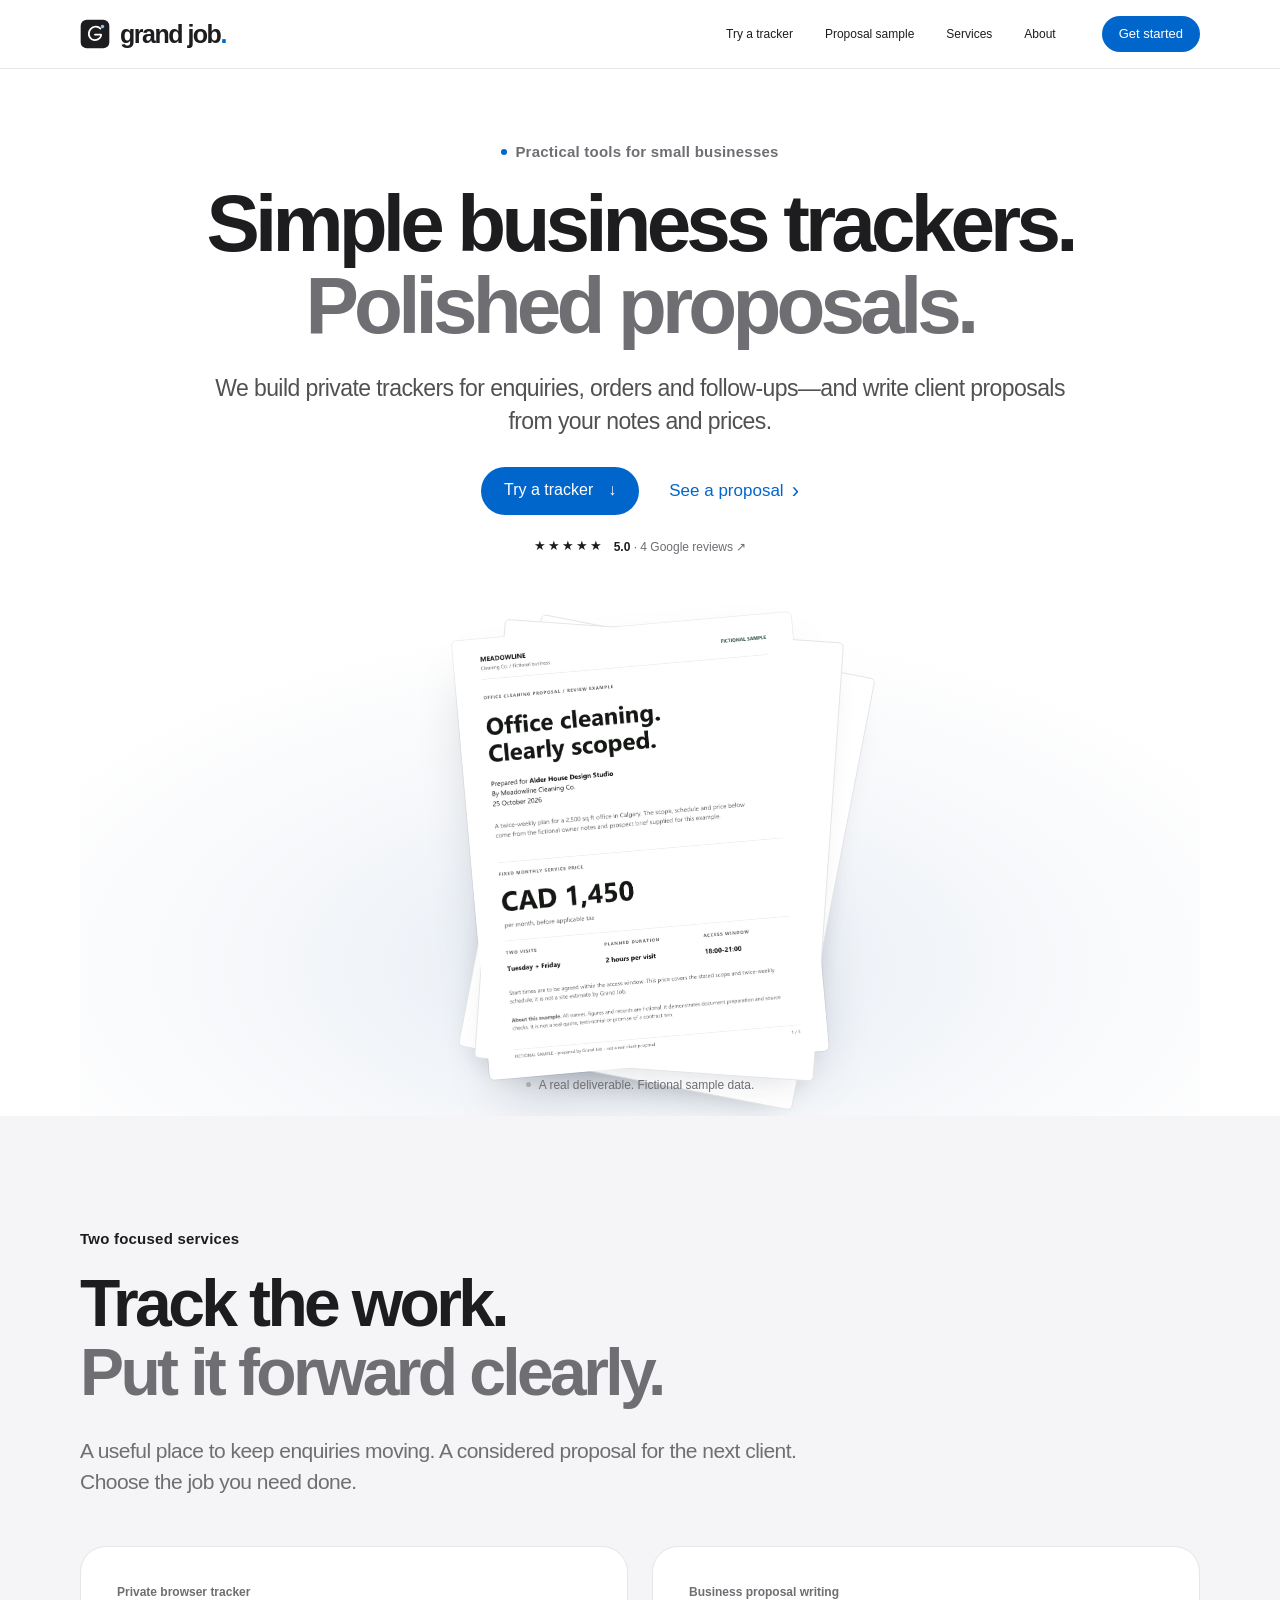
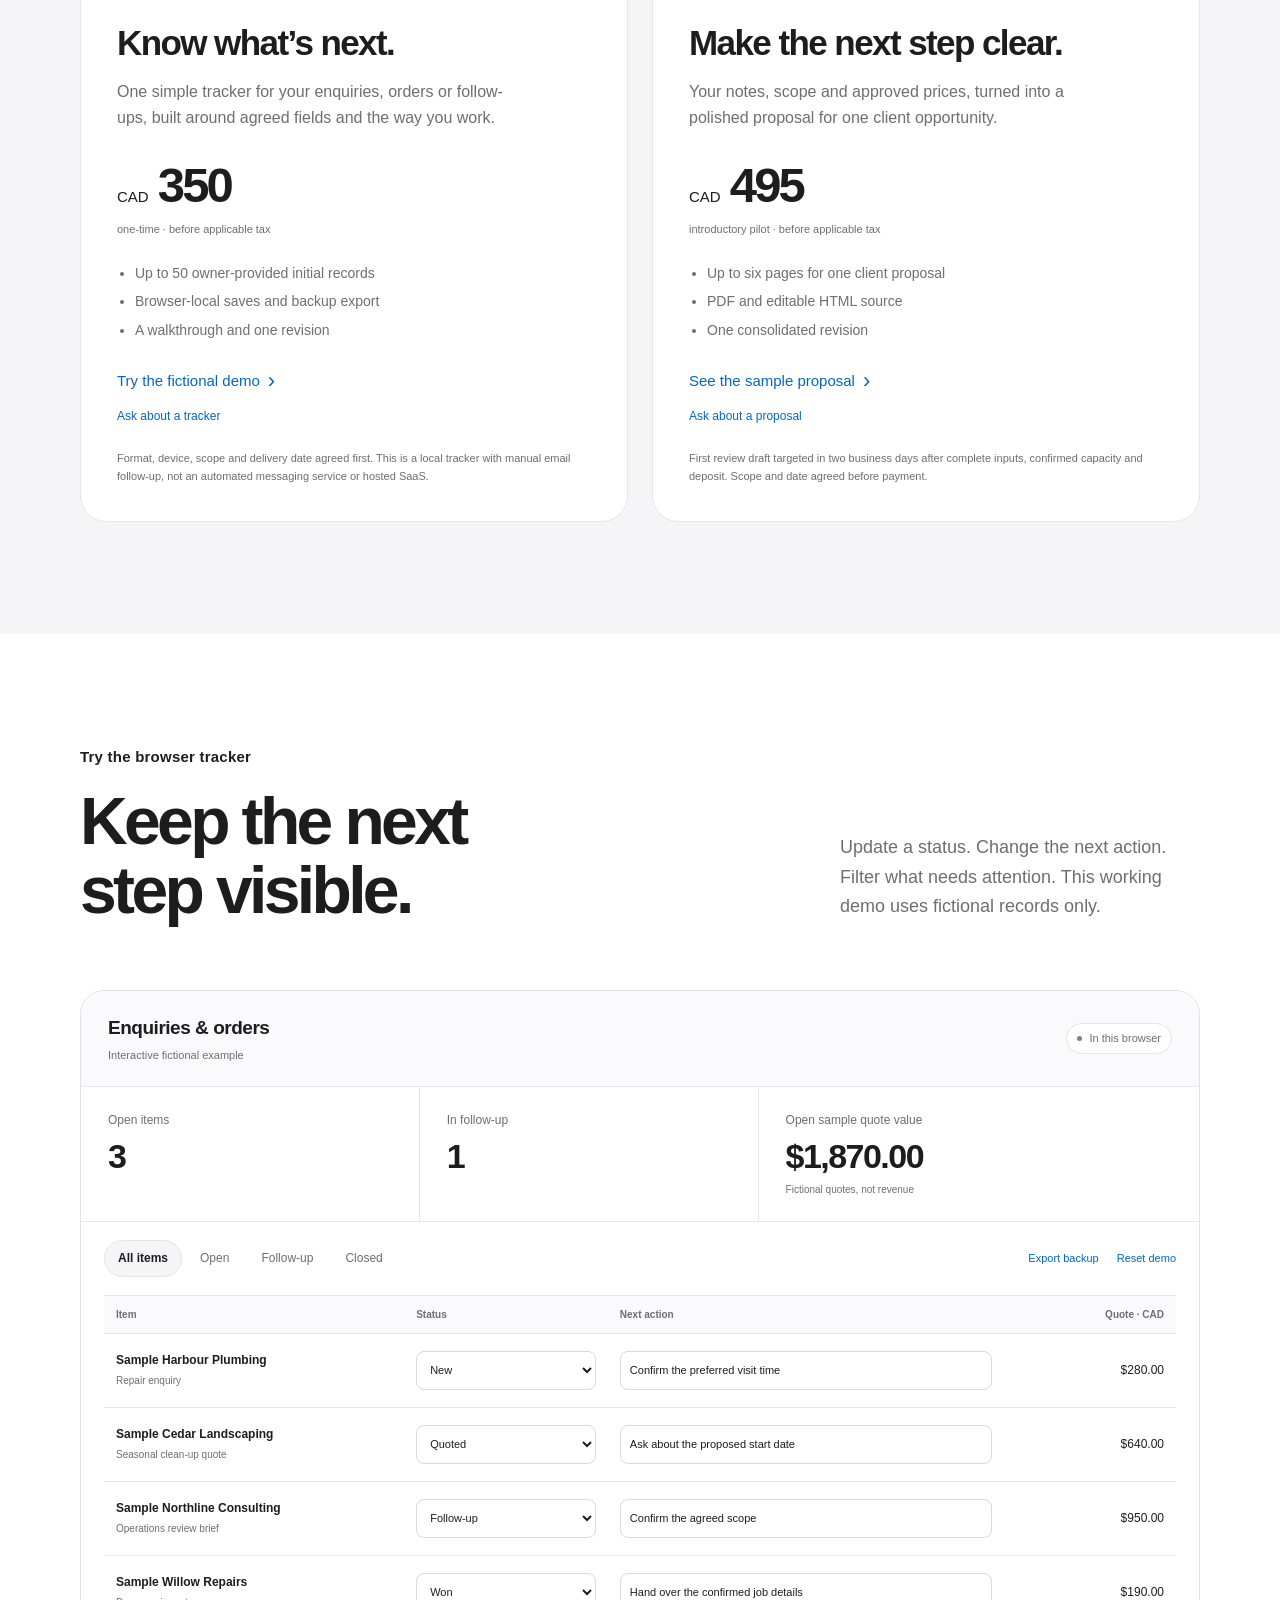
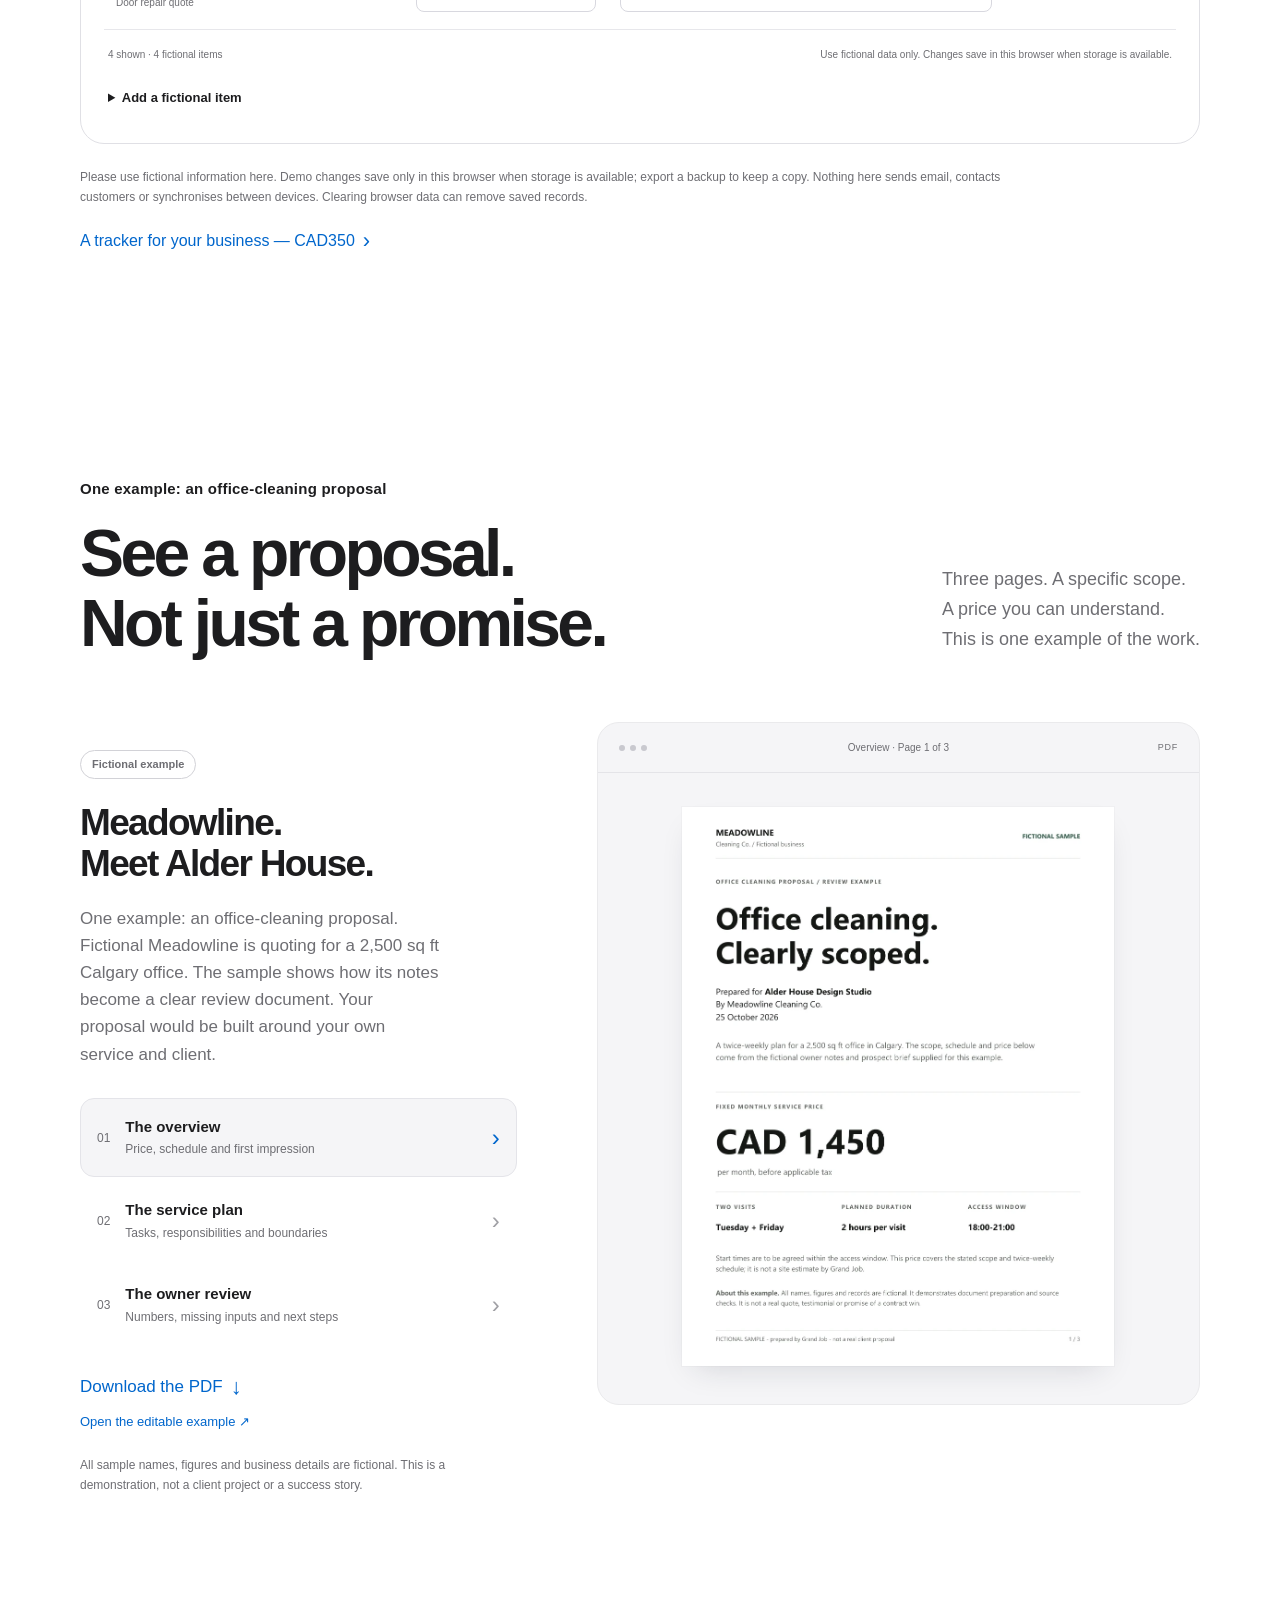
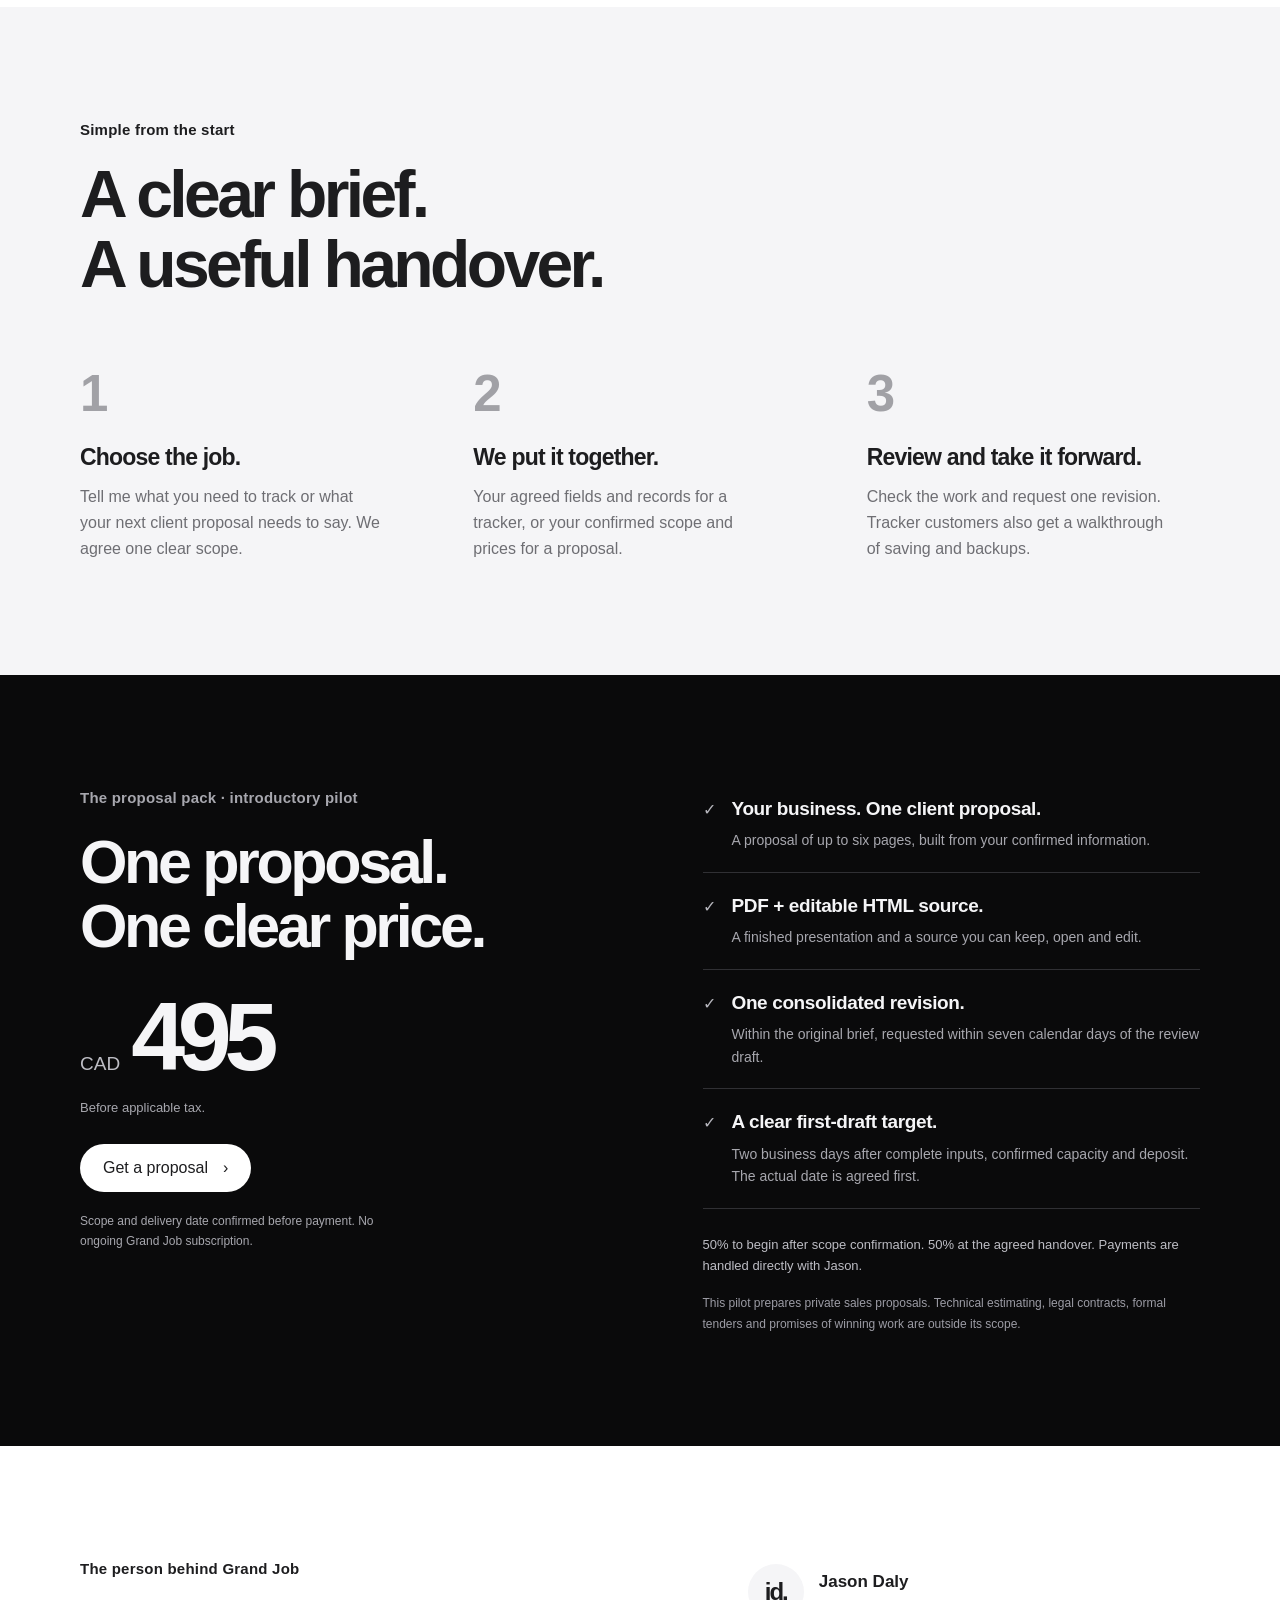
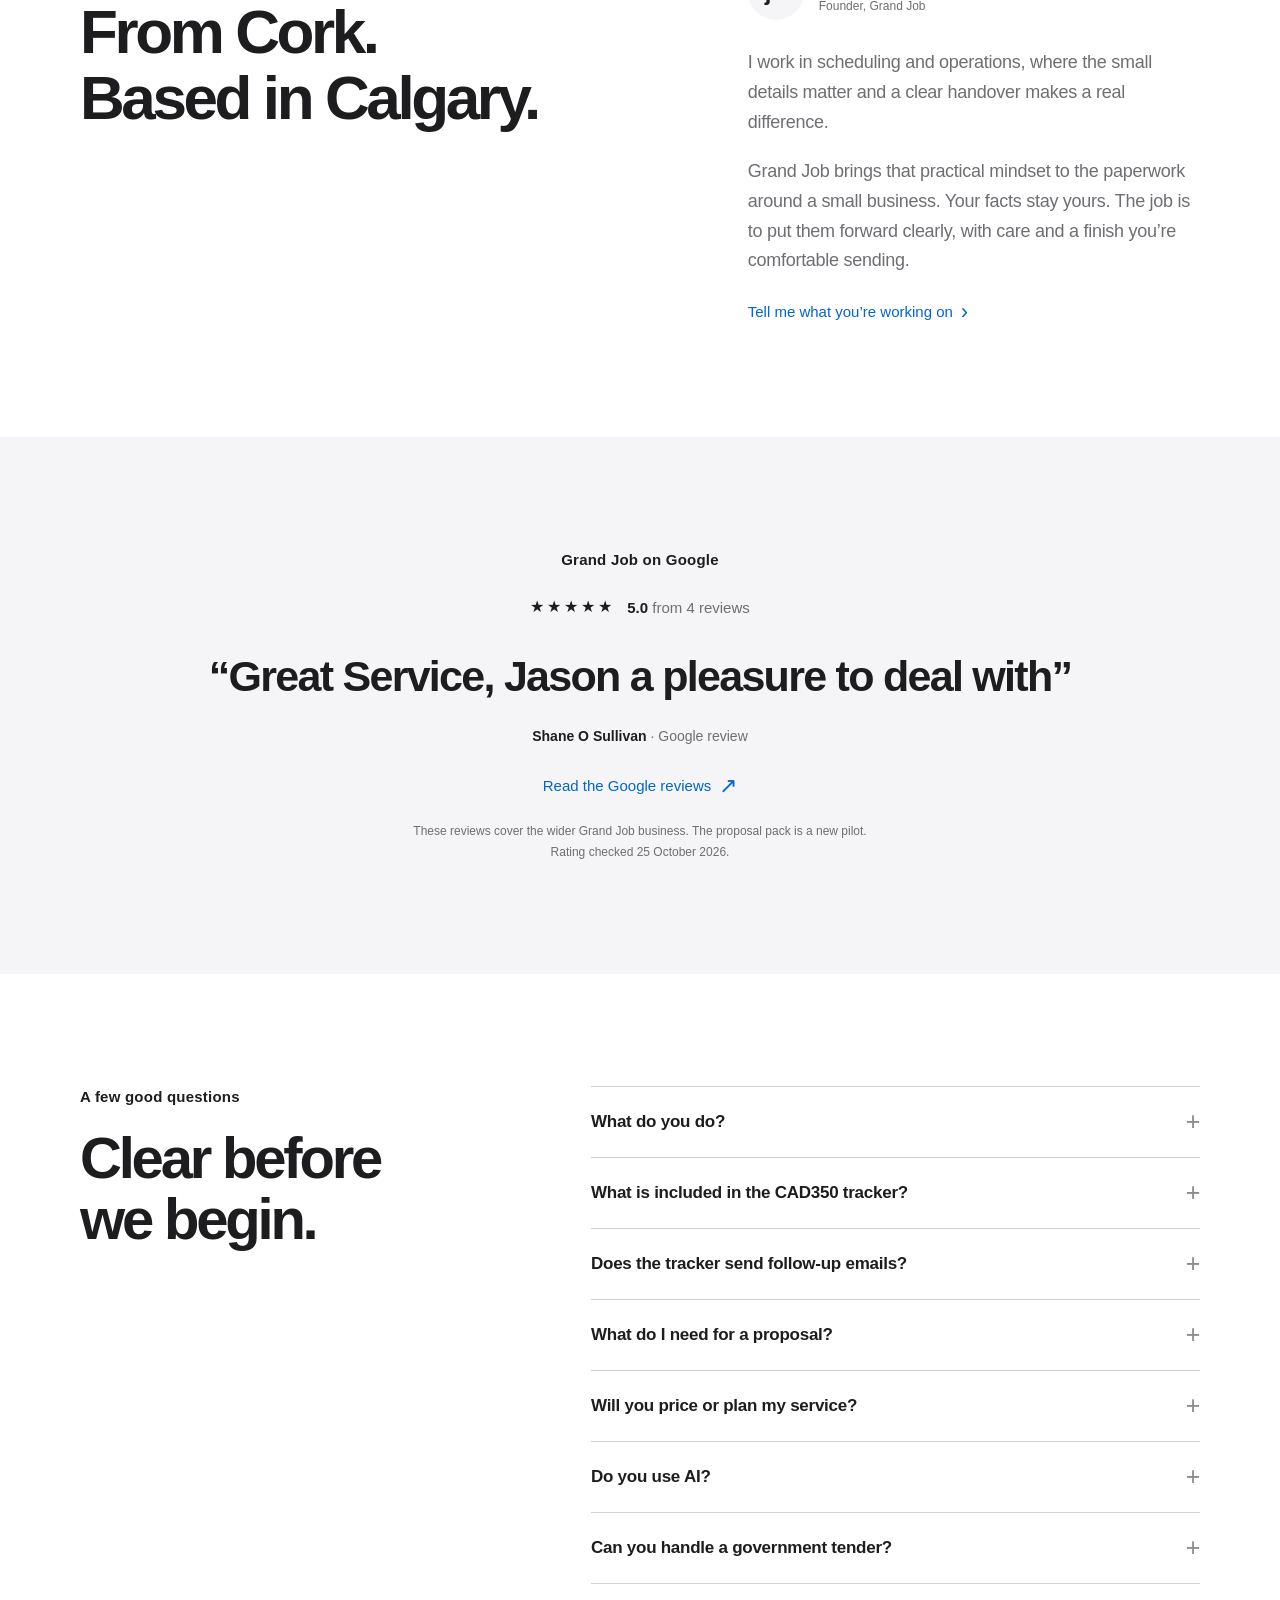
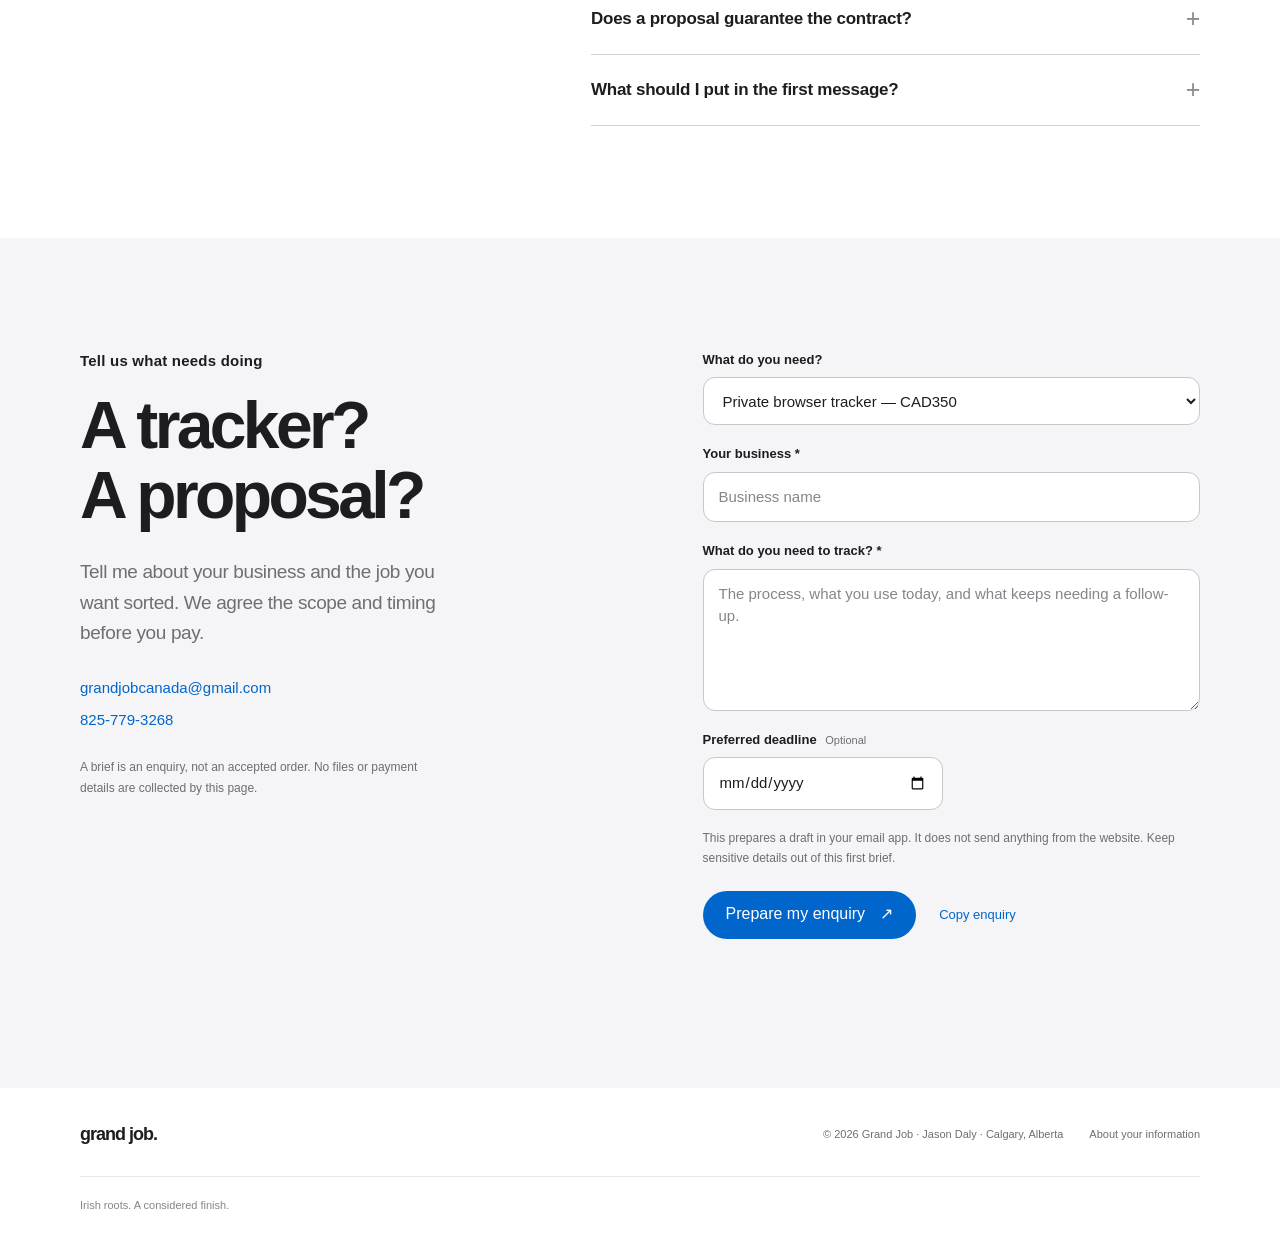
==== commit 31a5b294: "Standardize Grand Job branding and company email across the site" ====
--- a/index.html
+++ b/index.html
@@ -7,12 +7,18 @@
   <meta name="description" content="Private browser trackers for enquiries, orders and follow-ups from CAD350, plus polished business proposals from CAD495. Practical work by Jason Daly in Calgary. Try the tracker and see the proposal sample.">
   <link rel="canonical" href="https://grandjob.shop/">
   <meta name="theme-color" content="#ffffff">
-  <link rel="icon" type="image/svg+xml" href="data:image/svg+xml,%3Csvg xmlns='http://www.w3.org/2000/svg' viewBox='0 0 44 44'%3E%3Crect x='1' y='1' width='42' height='42' rx='9' fill='%231d1d1f'/%3E%3Cpath d='M30 14c-5-5-13-3-16 3-3 7 1 14 8 14 5 0 9-4 9-8h-9' fill='none' stroke='white' stroke-width='2.6' stroke-linecap='round' stroke-linejoin='round'/%3E%3Ccircle cx='33' cy='11' r='2.5' fill='%238ac1ff'/%3E%3C/svg%3E">
+  <link rel="icon" type="image/svg+xml" href="assets/grandjob-logo.svg">
   <meta property="og:title" content="Grand Job — Simple business trackers. Polished proposals.">
   <meta property="og:description" content="Private trackers for enquiries, orders and follow-ups. Clear client proposals from your notes and prices. Try the working demo and explore both services.">
   <meta property="og:type" content="website">
   <meta property="og:url" content="https://grandjob.shop/">
-  <meta property="og:image" content="https://grandjob.shop/assets/proposal-page-1.webp">
+  <meta property="og:image" content="https://grandjob.shop/assets/grandjob-social-card.png">
+  <meta property="og:image:width" content="1200">
+  <meta property="og:image:height" content="630">
+  <meta property="og:image:alt" content="Grand Job — Business trackers. Polished proposals.">
+  <meta name="twitter:card" content="summary_large_image">
+  <meta name="twitter:image" content="https://grandjob.shop/assets/grandjob-social-card.png">
+  <meta name="twitter:image:alt" content="Grand Job — Business trackers. Polished proposals.">
   <link rel="stylesheet" href="styles.css">
   <script src="app.js" defer></script>
 </head>
@@ -21,7 +27,7 @@
   <header class="site-header">
     <nav class="nav shell" aria-label="Main navigation">
       <a class="wordmark" href="#top" aria-label="Grand Job home">
-        <svg class="mark" viewBox="0 0 44 44" aria-hidden="true"><rect x="1" y="1" width="42" height="42" rx="9" fill="currentColor"/><path d="M30 14c-5-5-13-3-16 3-3 7 1 14 8 14 5 0 9-4 9-8h-9" fill="none" stroke="#fff" stroke-width="2.6" stroke-linecap="round" stroke-linejoin="round"/><circle cx="33" cy="11" r="2.5" fill="#8ac1ff"/></svg>
+        <img class="mark" src="assets/grandjob-logo.svg" alt="" width="30" height="30" aria-hidden="true">
         <span>grand job<span class="brand-dot">.</span></span>
       </a>
       <div class="nav-links"><a href="#demo">Try a tracker</a><a href="#sample">Proposal sample</a><a href="#services">Services</a><a href="#about">About</a></div>
@@ -155,7 +161,7 @@
 
     <section class="contact section-tint" id="contact" aria-labelledby="contact-title">
       <div class="shell section-space contact-grid">
-        <div class="contact-copy reveal"><p class="eyebrow">Tell us what needs doing</p><h2 class="display-title" id="contact-title">A tracker?<br>A proposal?</h2><p>Tell me about your business and the job you want sorted. We agree the scope and timing before you pay.</p><div class="contact-direct"><a href="mailto:dalyjason1@gmail.com">dalyjason1@gmail.com</a><a href="tel:+18257793268">825-779-3268</a></div><p class="contact-privacy">A brief is an enquiry, not an accepted order. No files or payment details are collected by this page.</p></div>
+        <div class="contact-copy reveal"><p class="eyebrow">Tell us what needs doing</p><h2 class="display-title" id="contact-title">A tracker?<br>A proposal?</h2><p>Tell me about your business and the job you want sorted. We agree the scope and timing before you pay.</p><div class="contact-direct"><a href="mailto:grandjobcanada@gmail.com">grandjobcanada@gmail.com</a><a href="tel:+18257793268">825-779-3268</a></div><p class="contact-privacy">A brief is an enquiry, not an accepted order. No files or payment details are collected by this page.</p></div>
         <form class="brief-form reveal" id="brief-form">
           <div class="form-row"><label for="service">What do you need?</label><select id="service" name="service"><option value="tracker">Private browser tracker — CAD350</option><option value="proposal">Business proposal — CAD495</option></select></div>
           <div class="form-row"><label for="company">Your business <span aria-hidden="true">*</span></label><input id="company" name="company" autocomplete="organization" maxlength="120" required placeholder="Business name"></div>
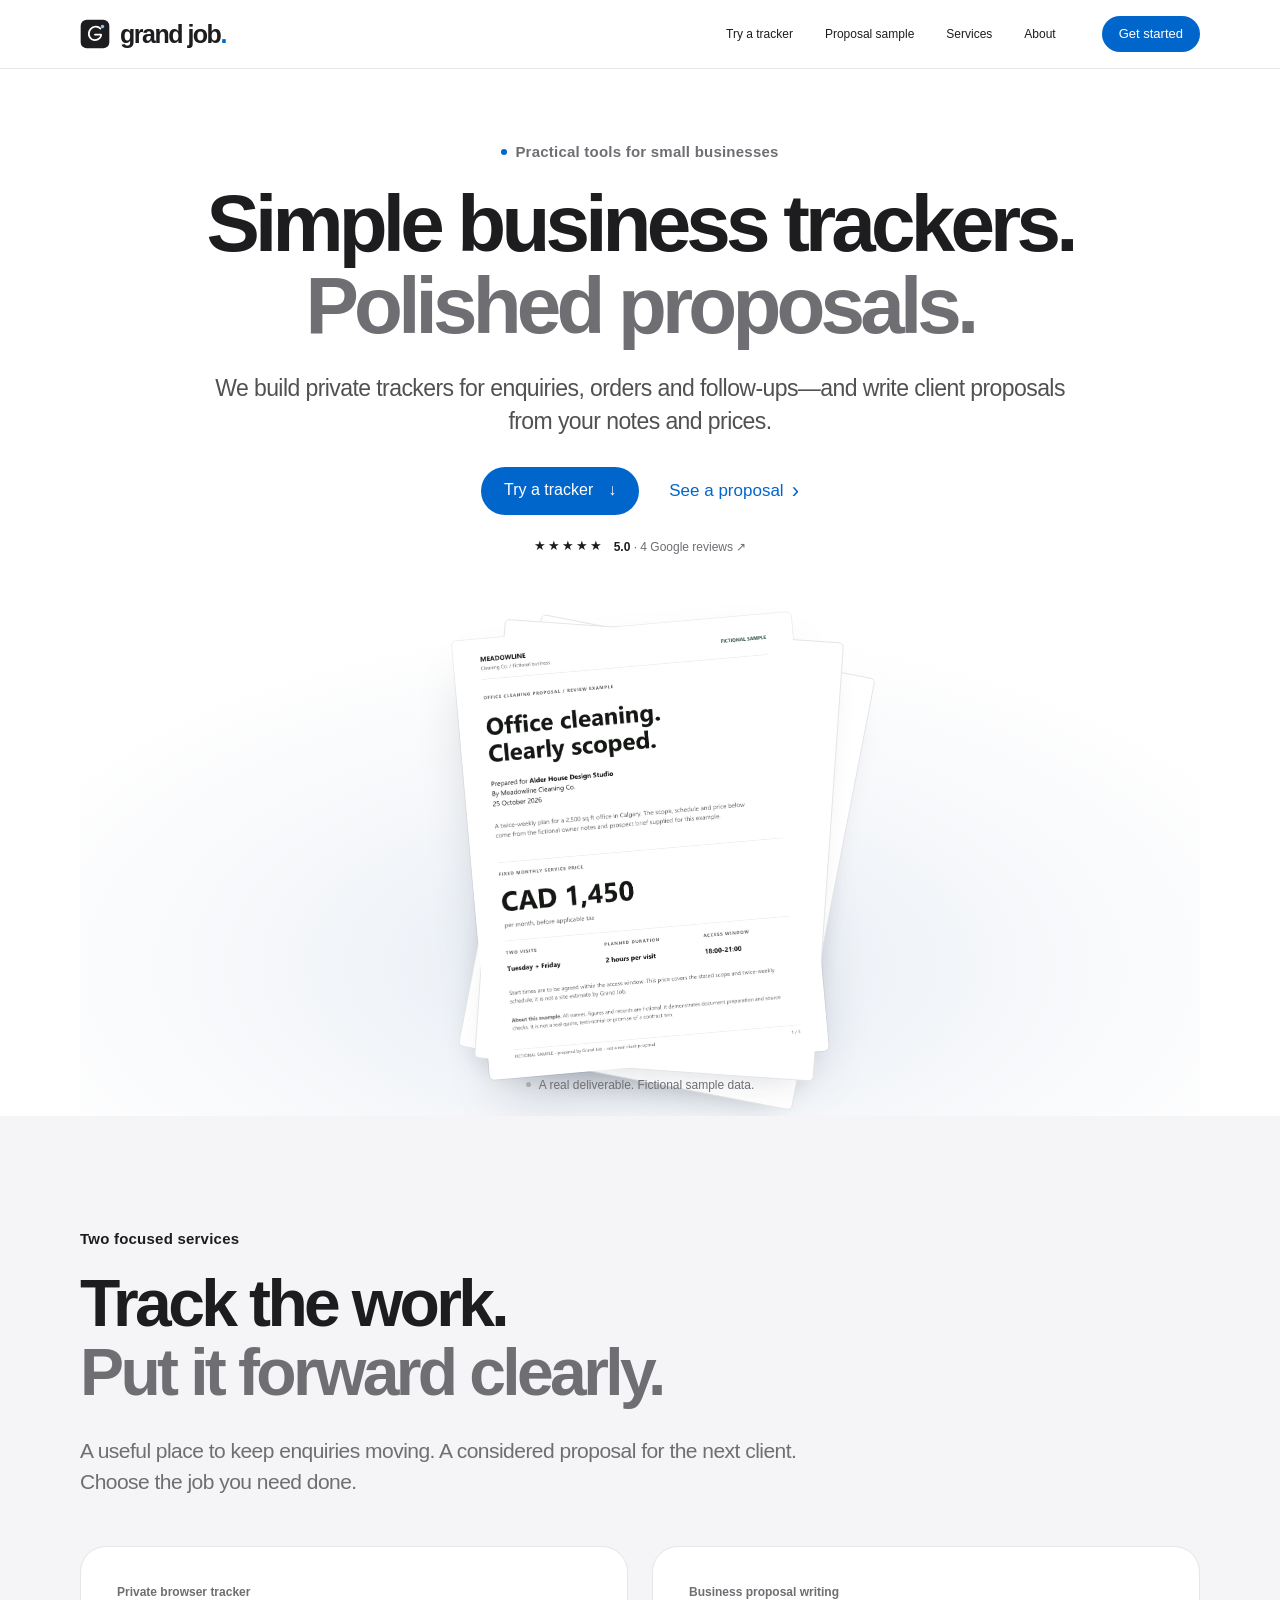
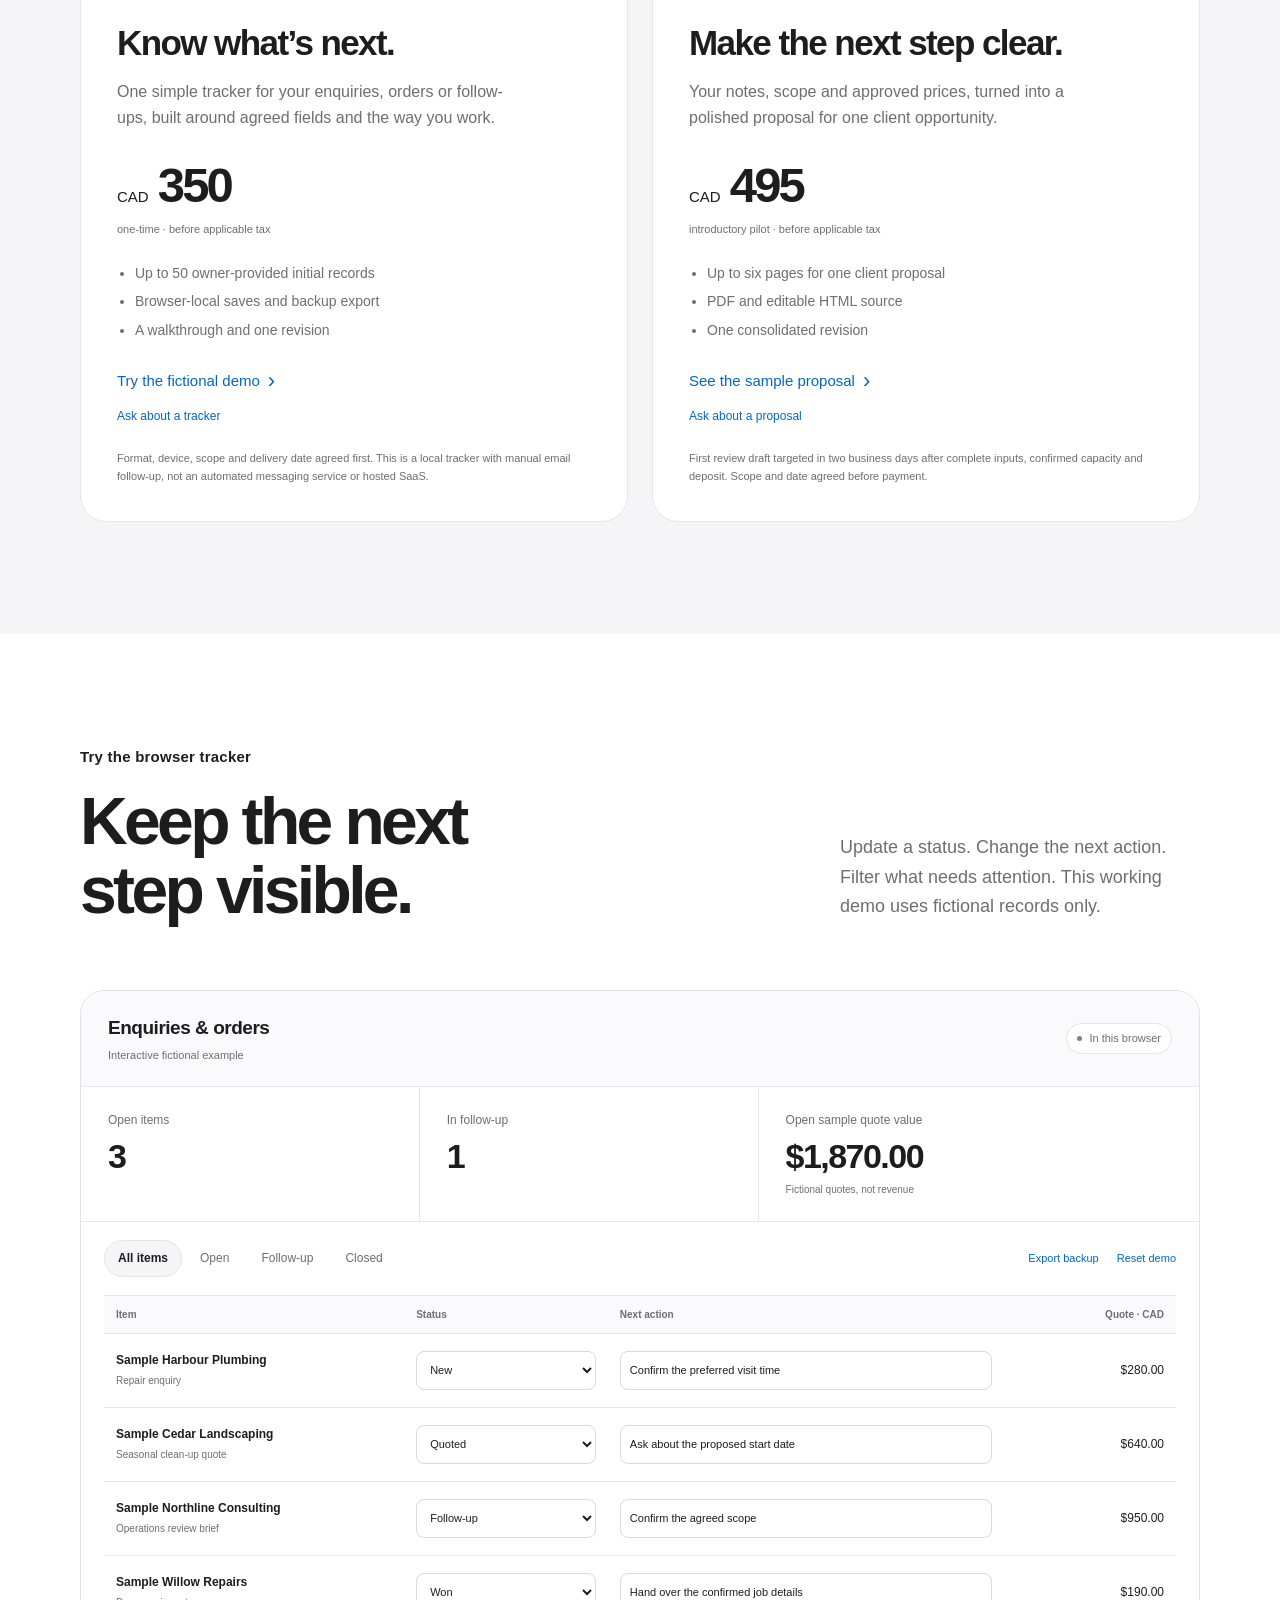
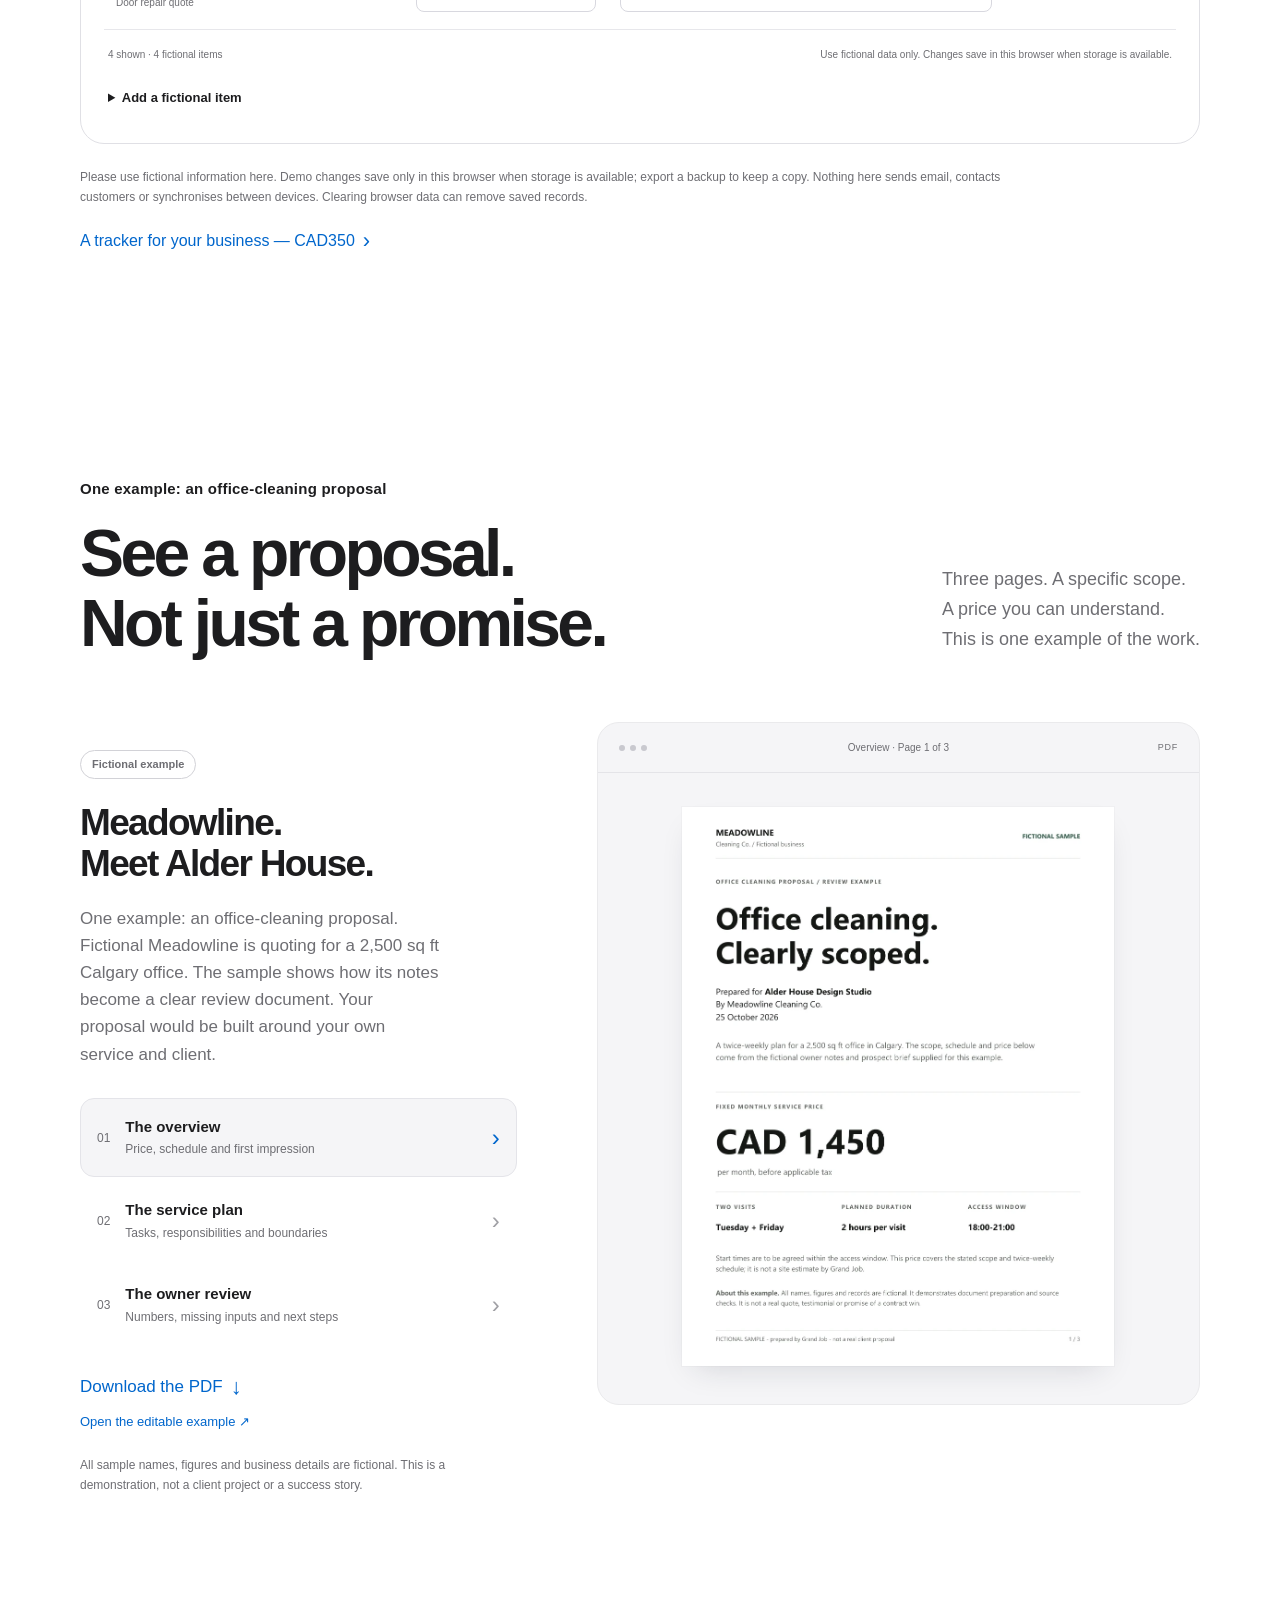
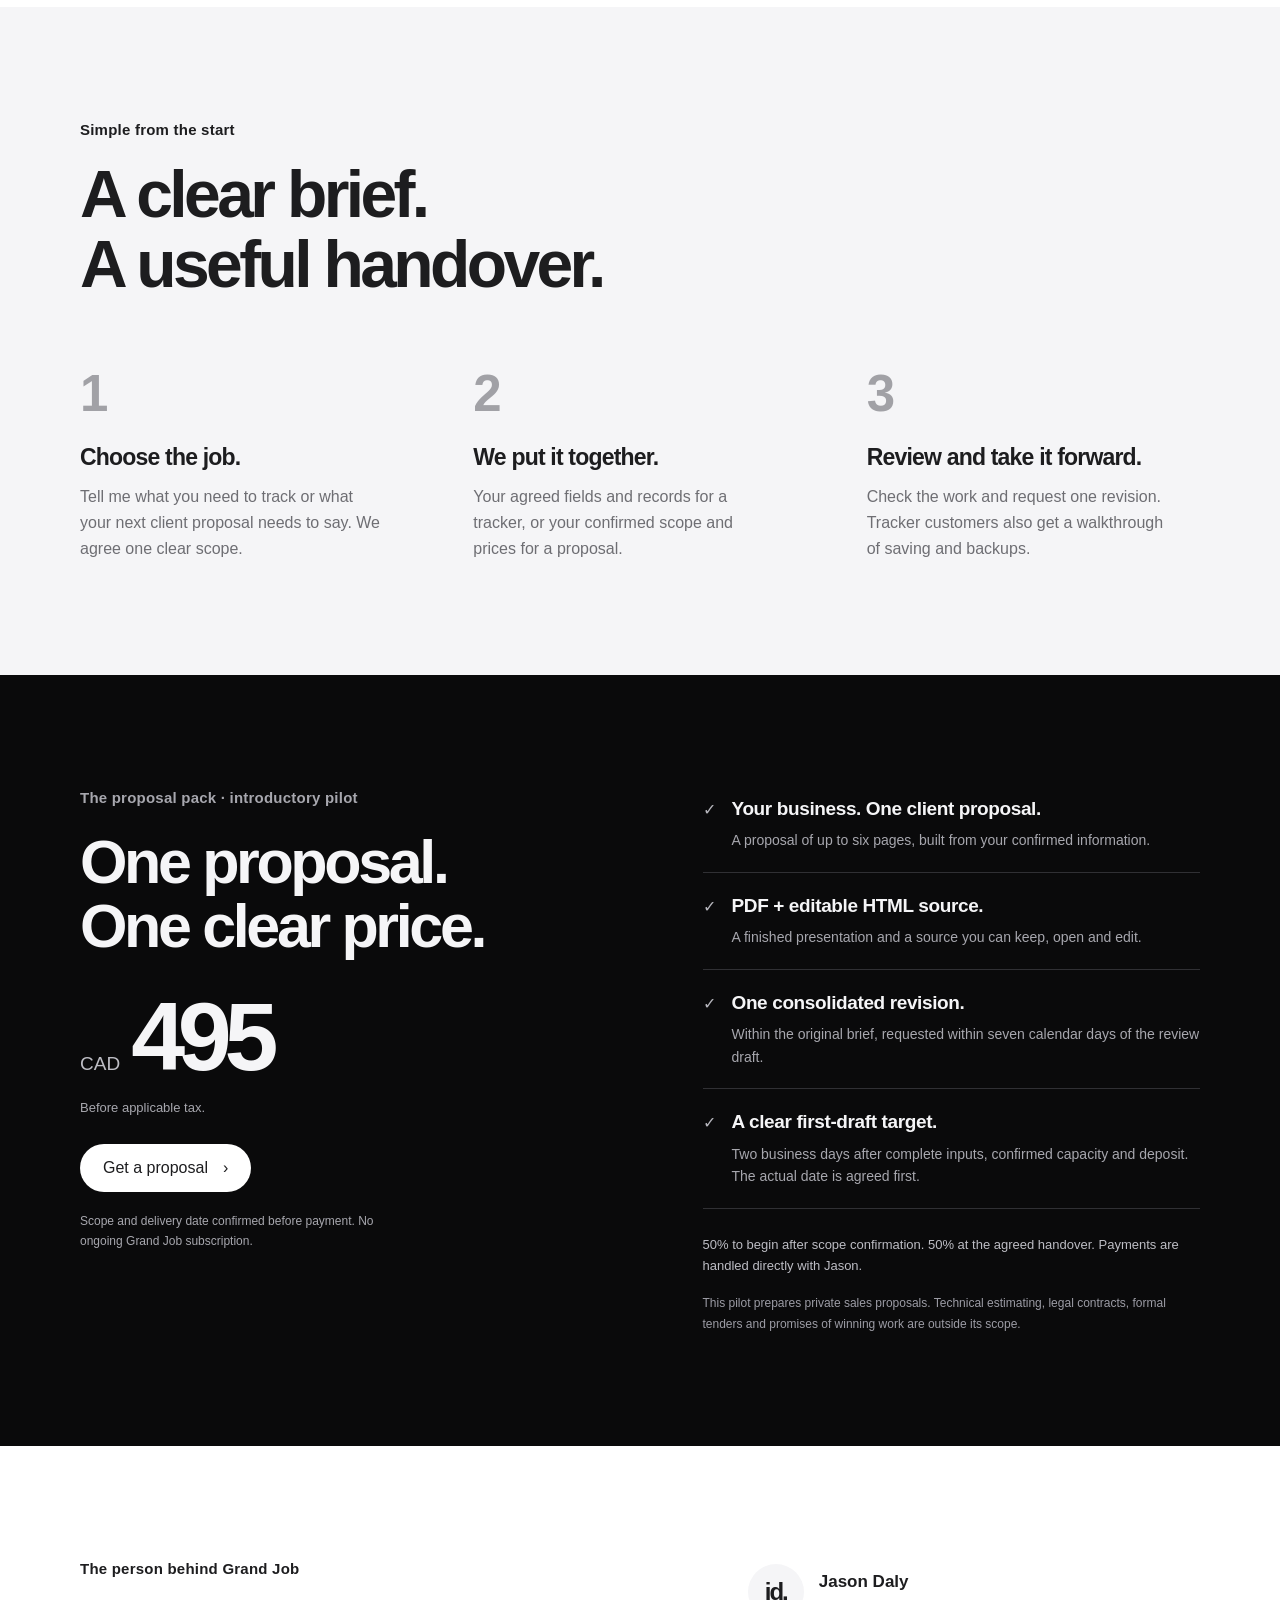
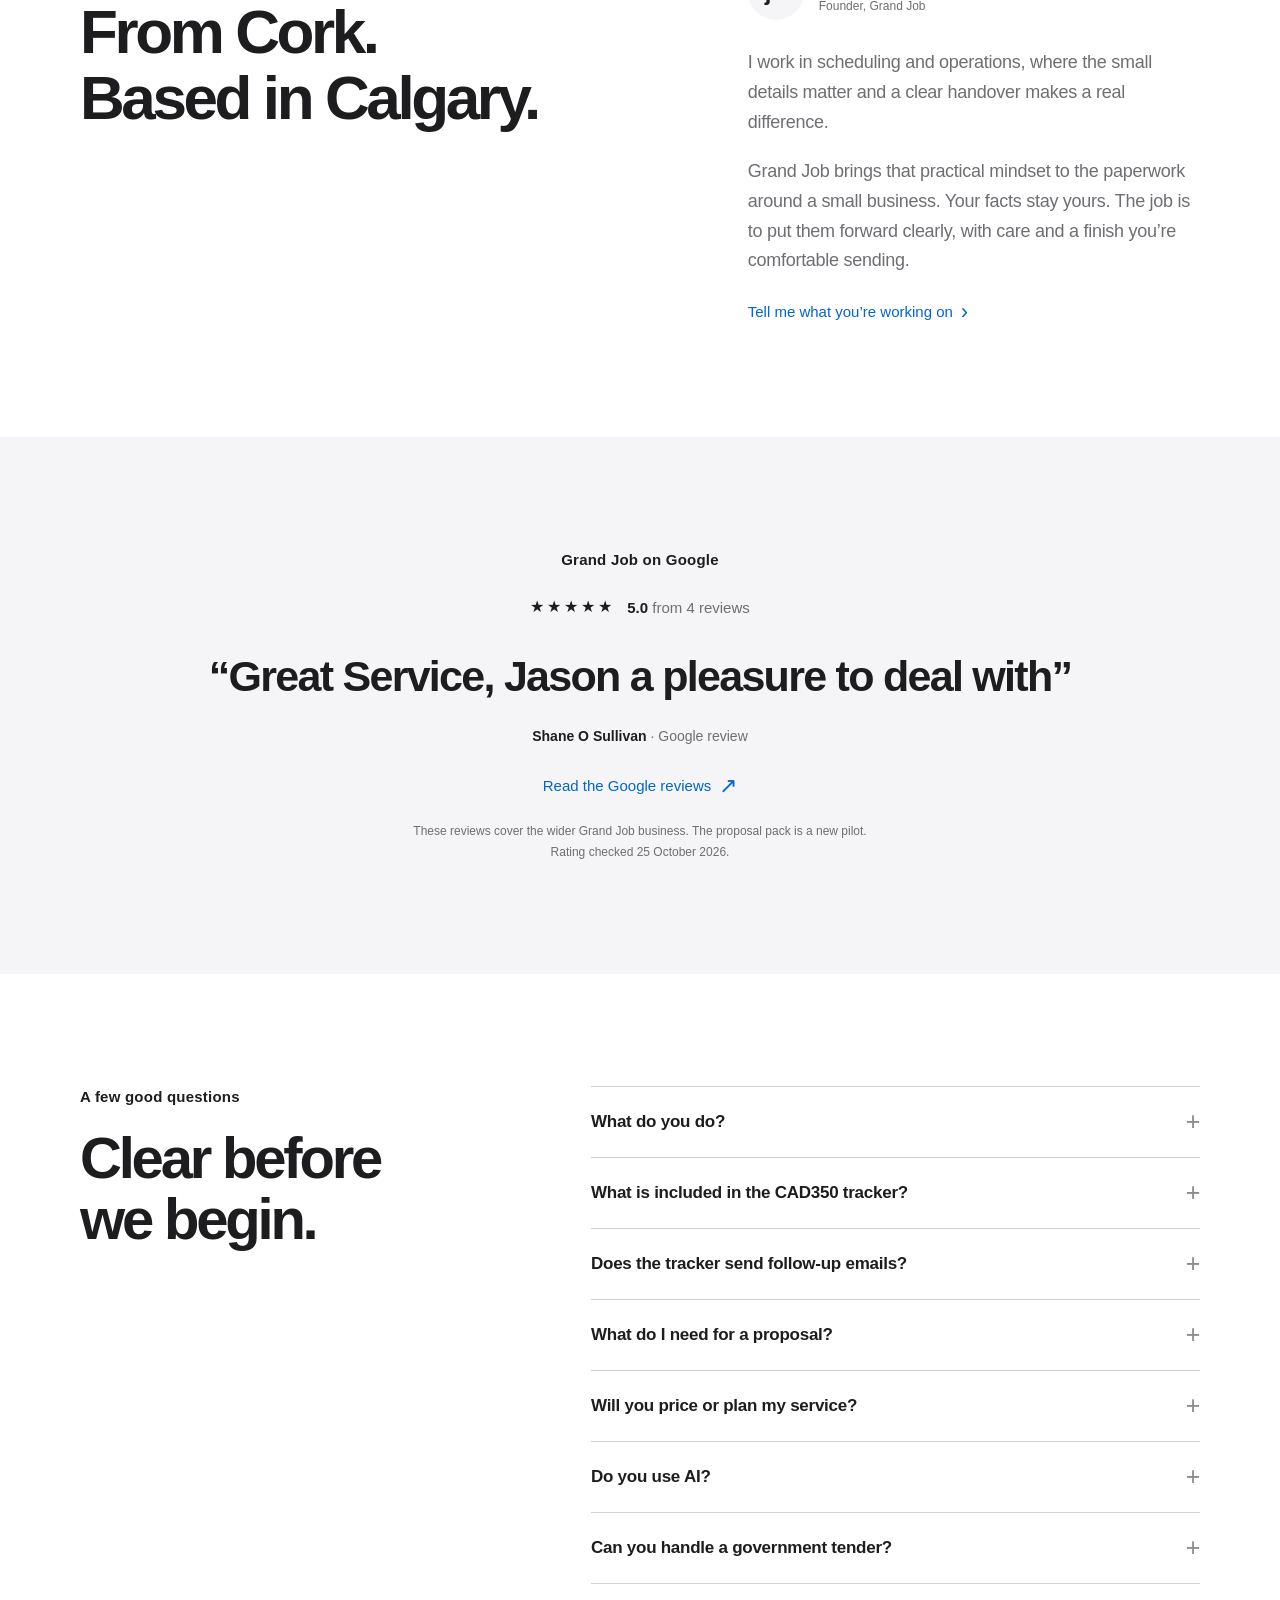
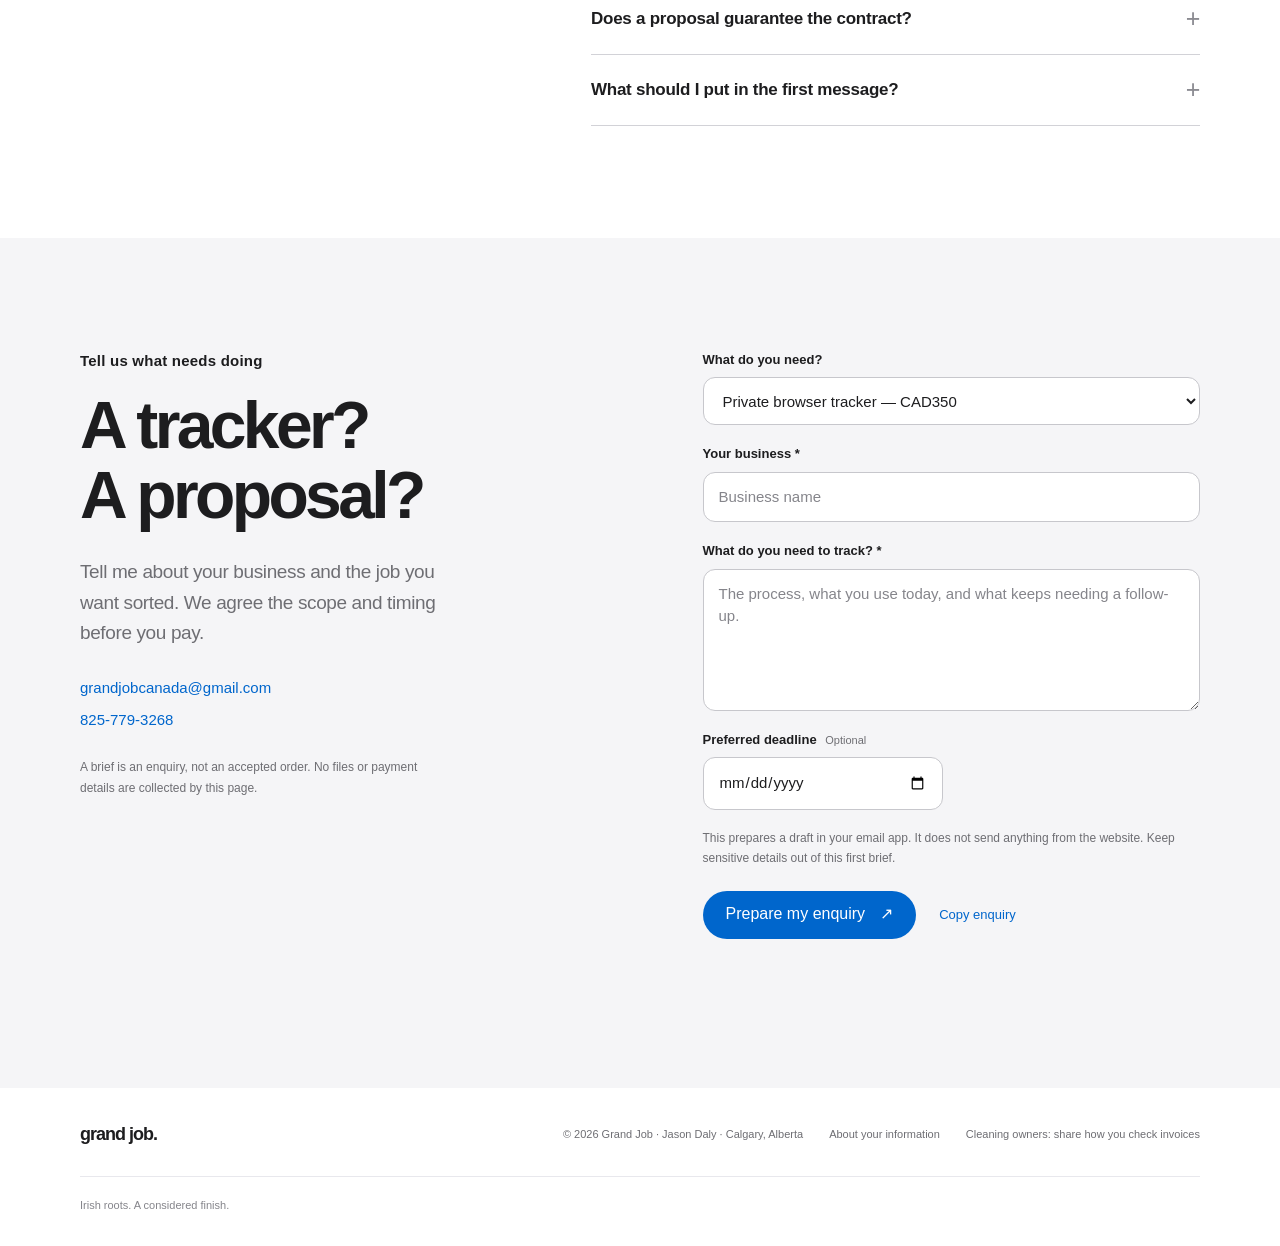
==== commit 8d22f2bf: "Link the voluntary cleaning owner study from the storefront footer" ====
--- a/index.html
+++ b/index.html
@@ -176,6 +176,6 @@
       </div>
     </section>
   </main>
-  <footer class="site-footer shell"><a class="footer-brand" href="#top">grand job.</a><p>© 2026 Grand Job · Jason Daly · Calgary, Alberta</p><a href="#privacy">About your information</a><span>Irish roots. A considered finish.</span></footer>
+  <footer class="site-footer shell"><a class="footer-brand" href="#top">grand job.</a><p>© 2026 Grand Job · Jason Daly · Calgary, Alberta</p><a href="#privacy">About your information</a><a href="cleaning-invoice-check.html">Cleaning owners: share how you check invoices</a><span>Irish roots. A considered finish.</span></footer>
 </body>
 </html>
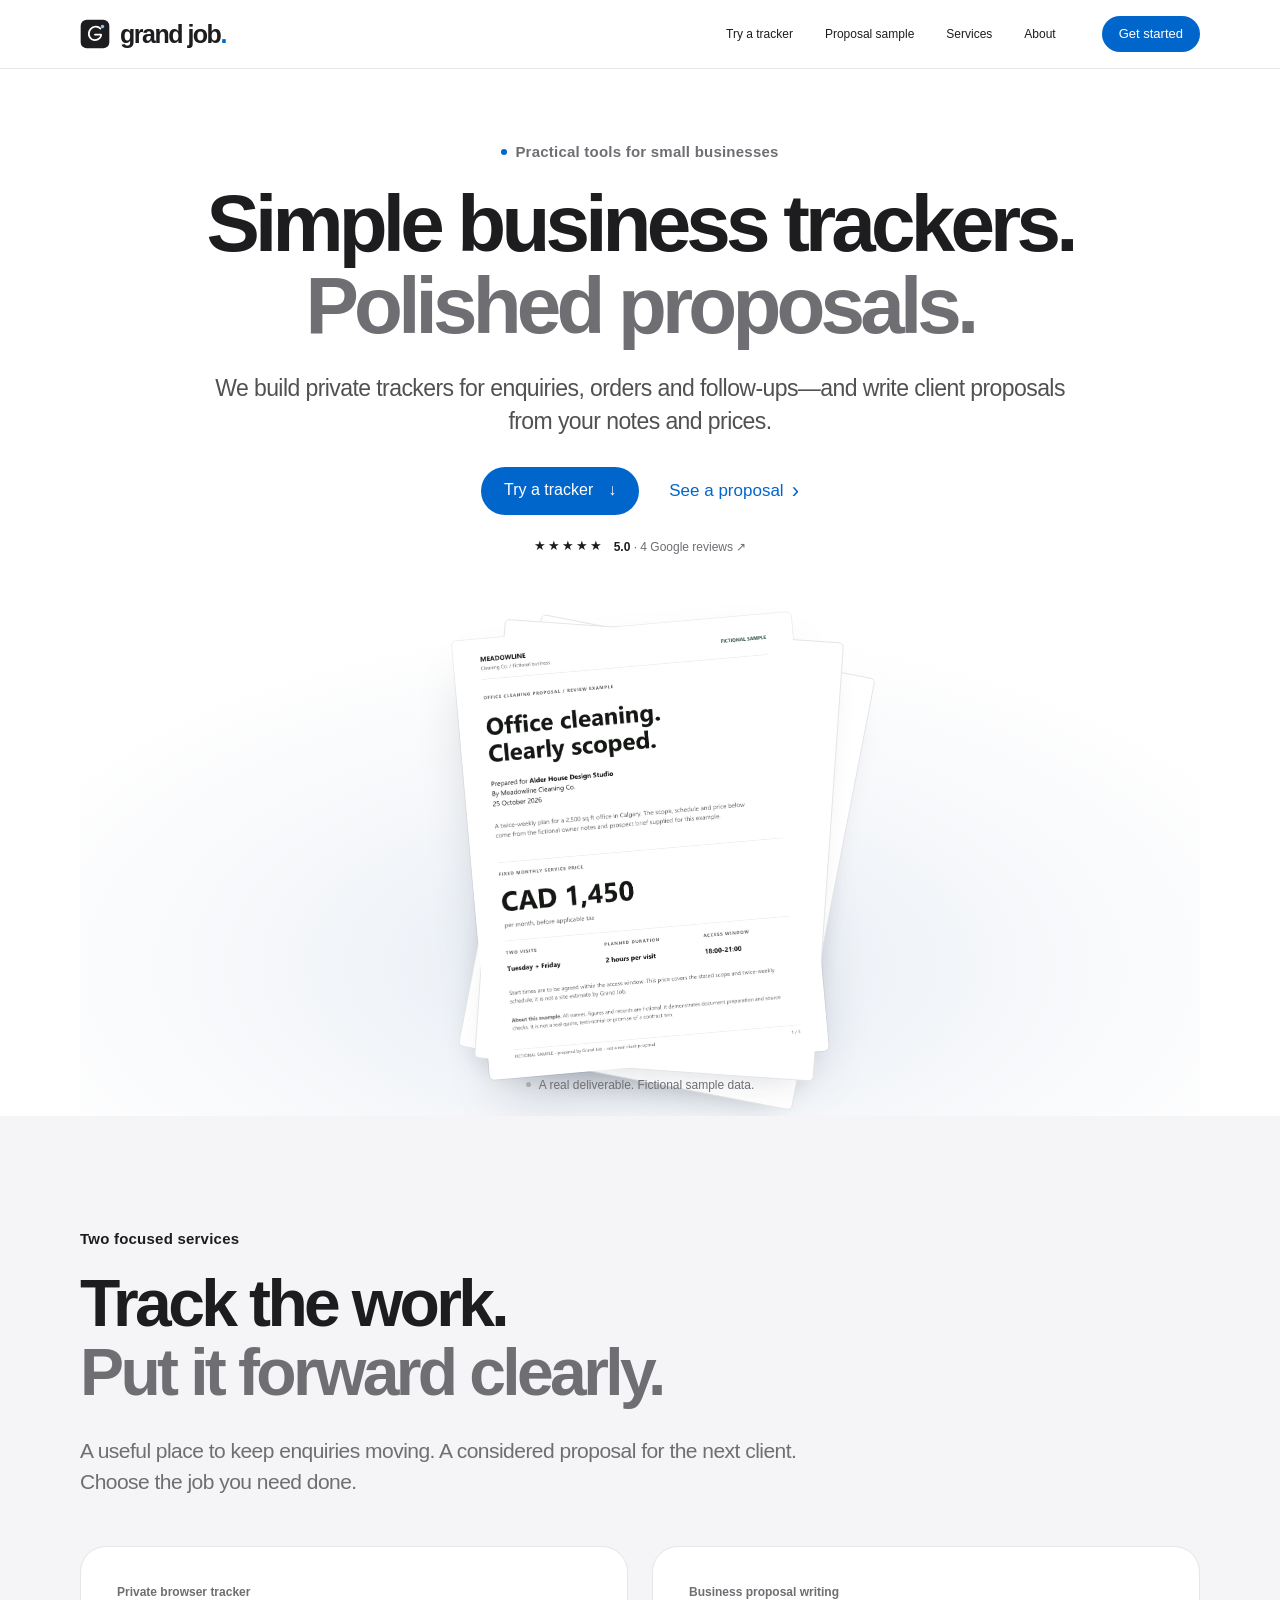
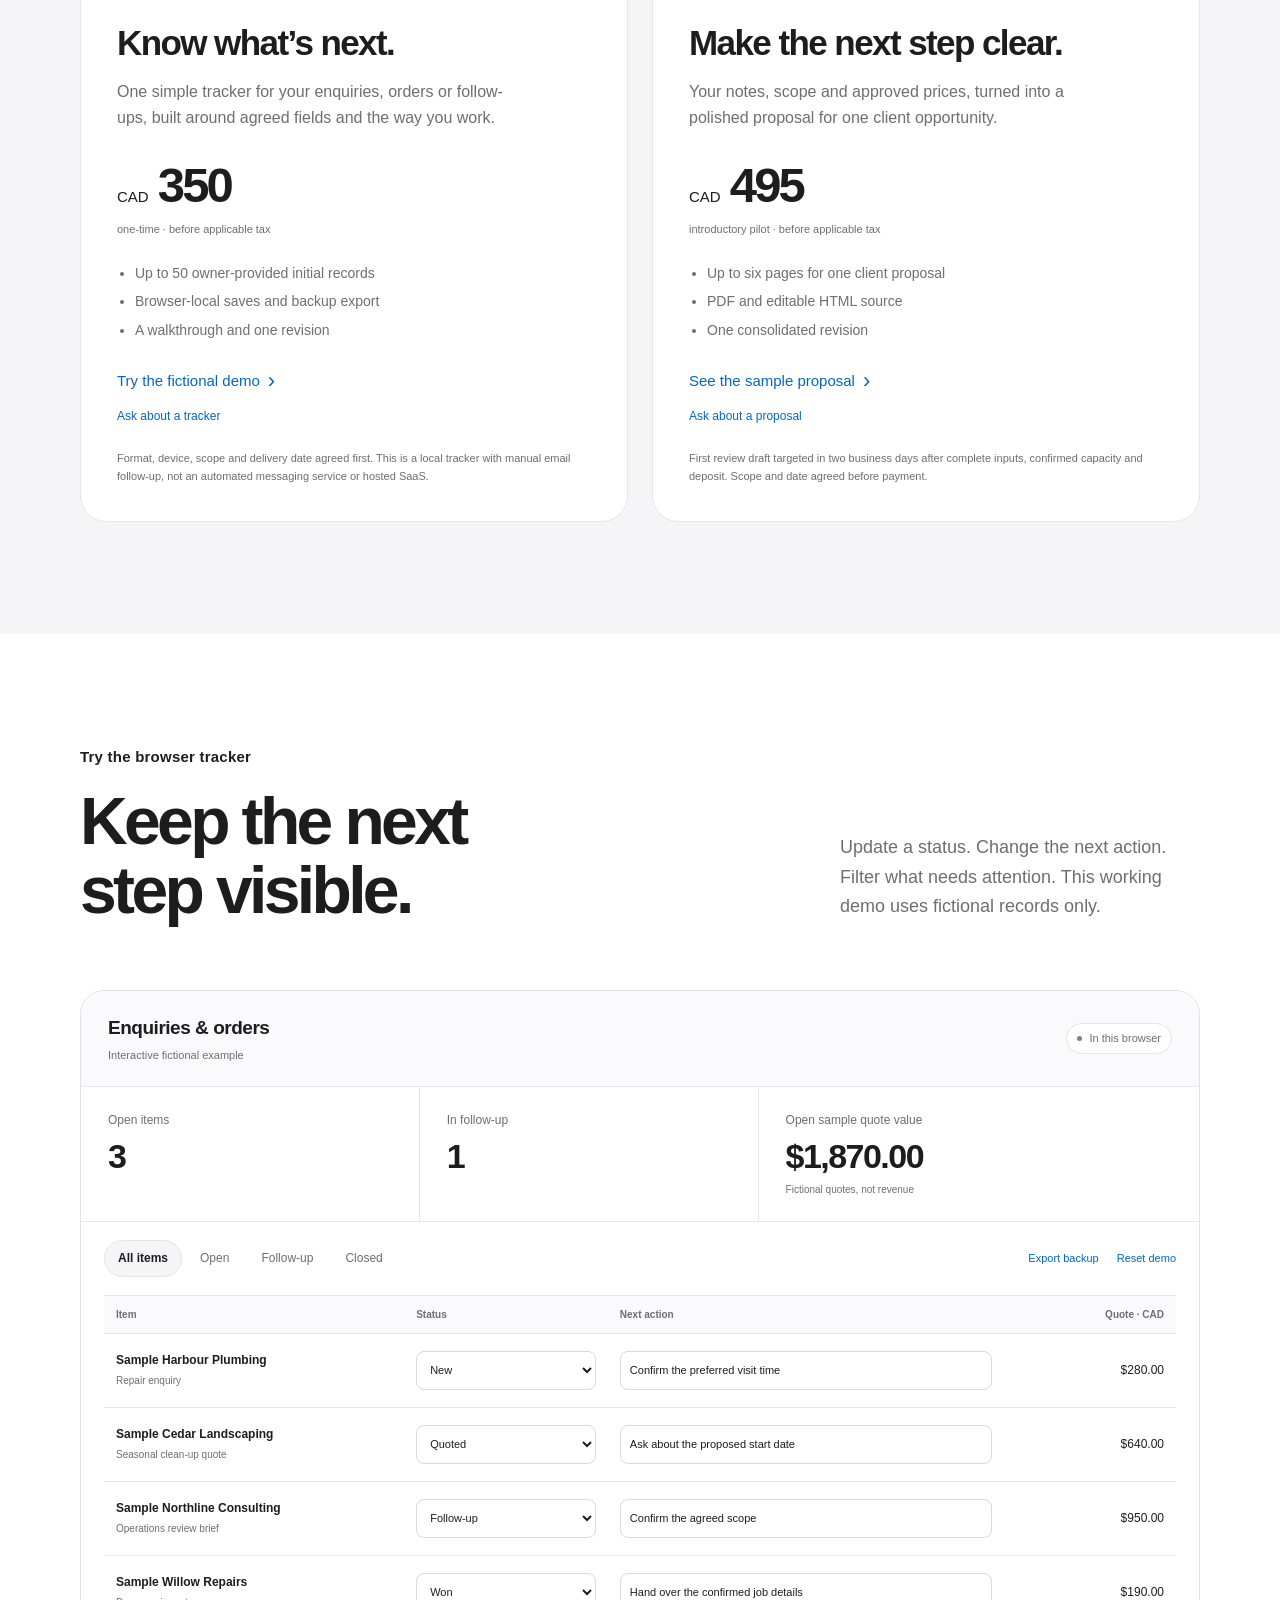
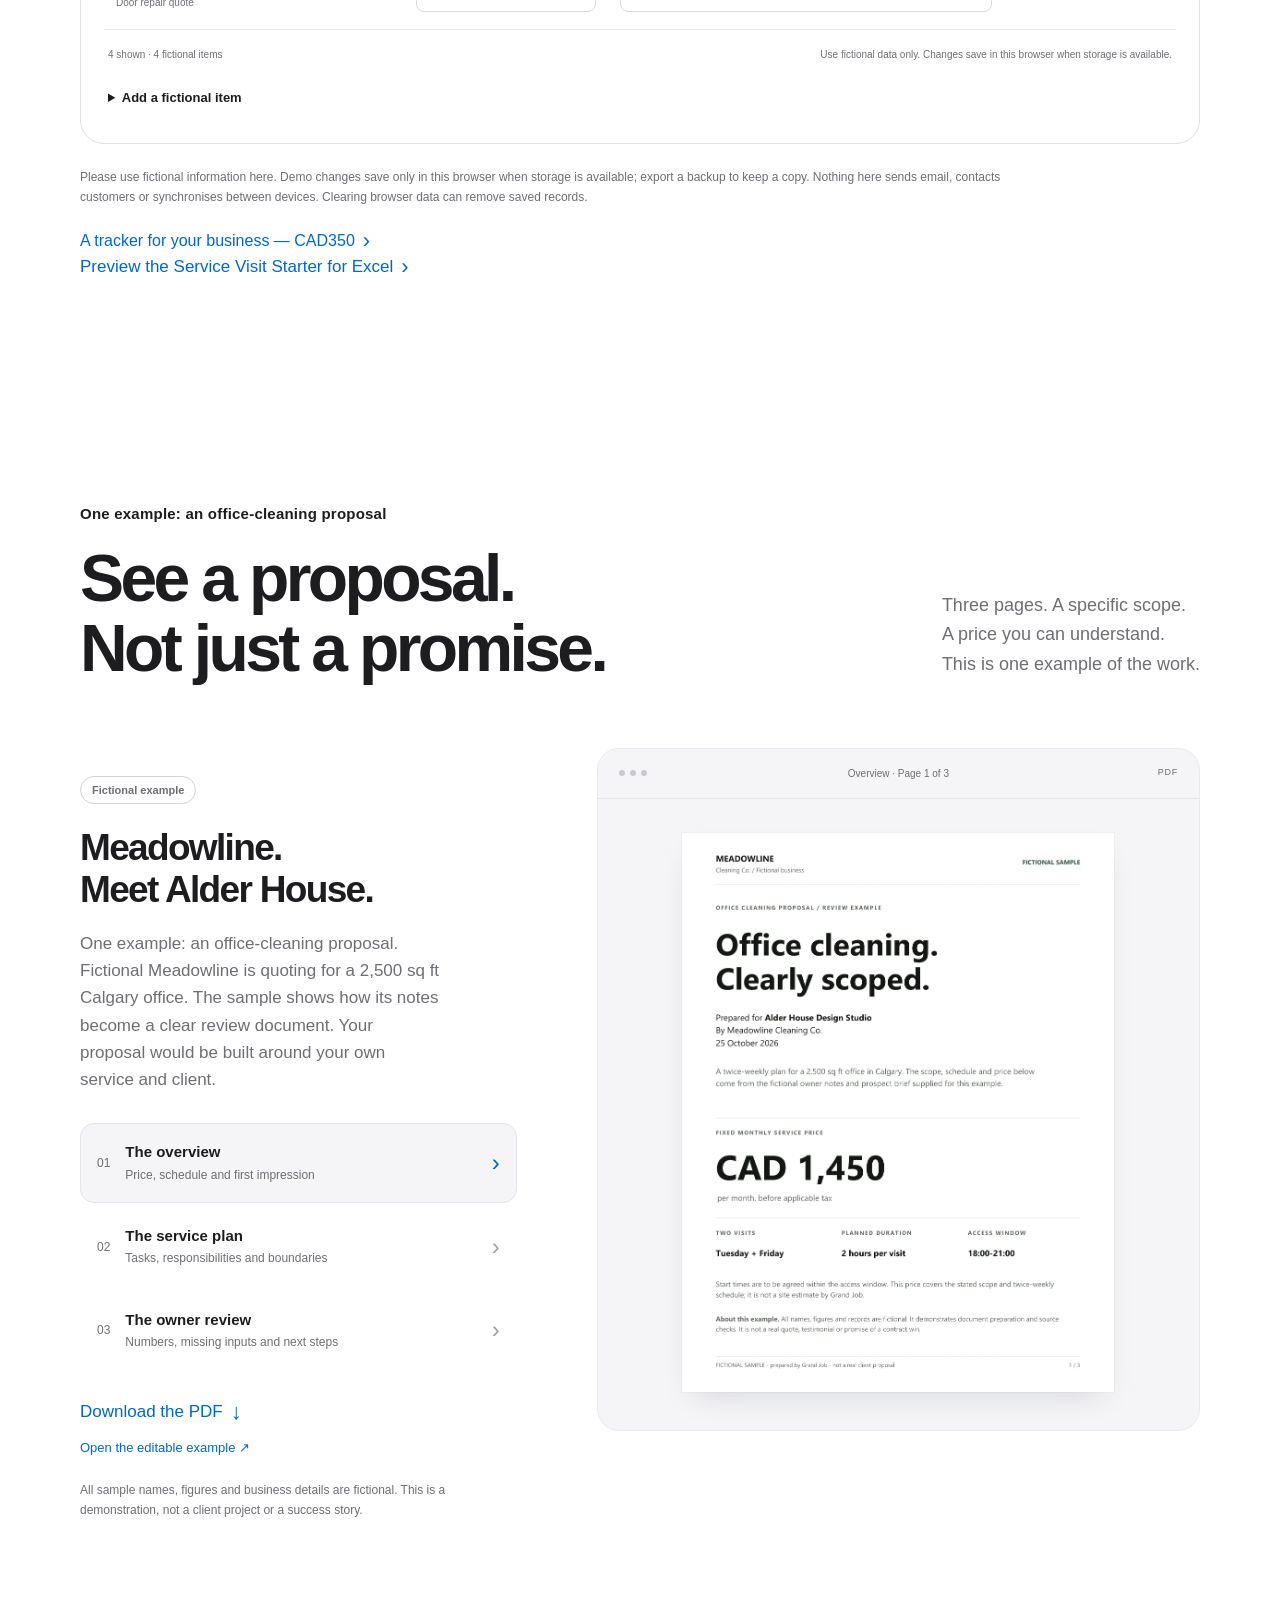
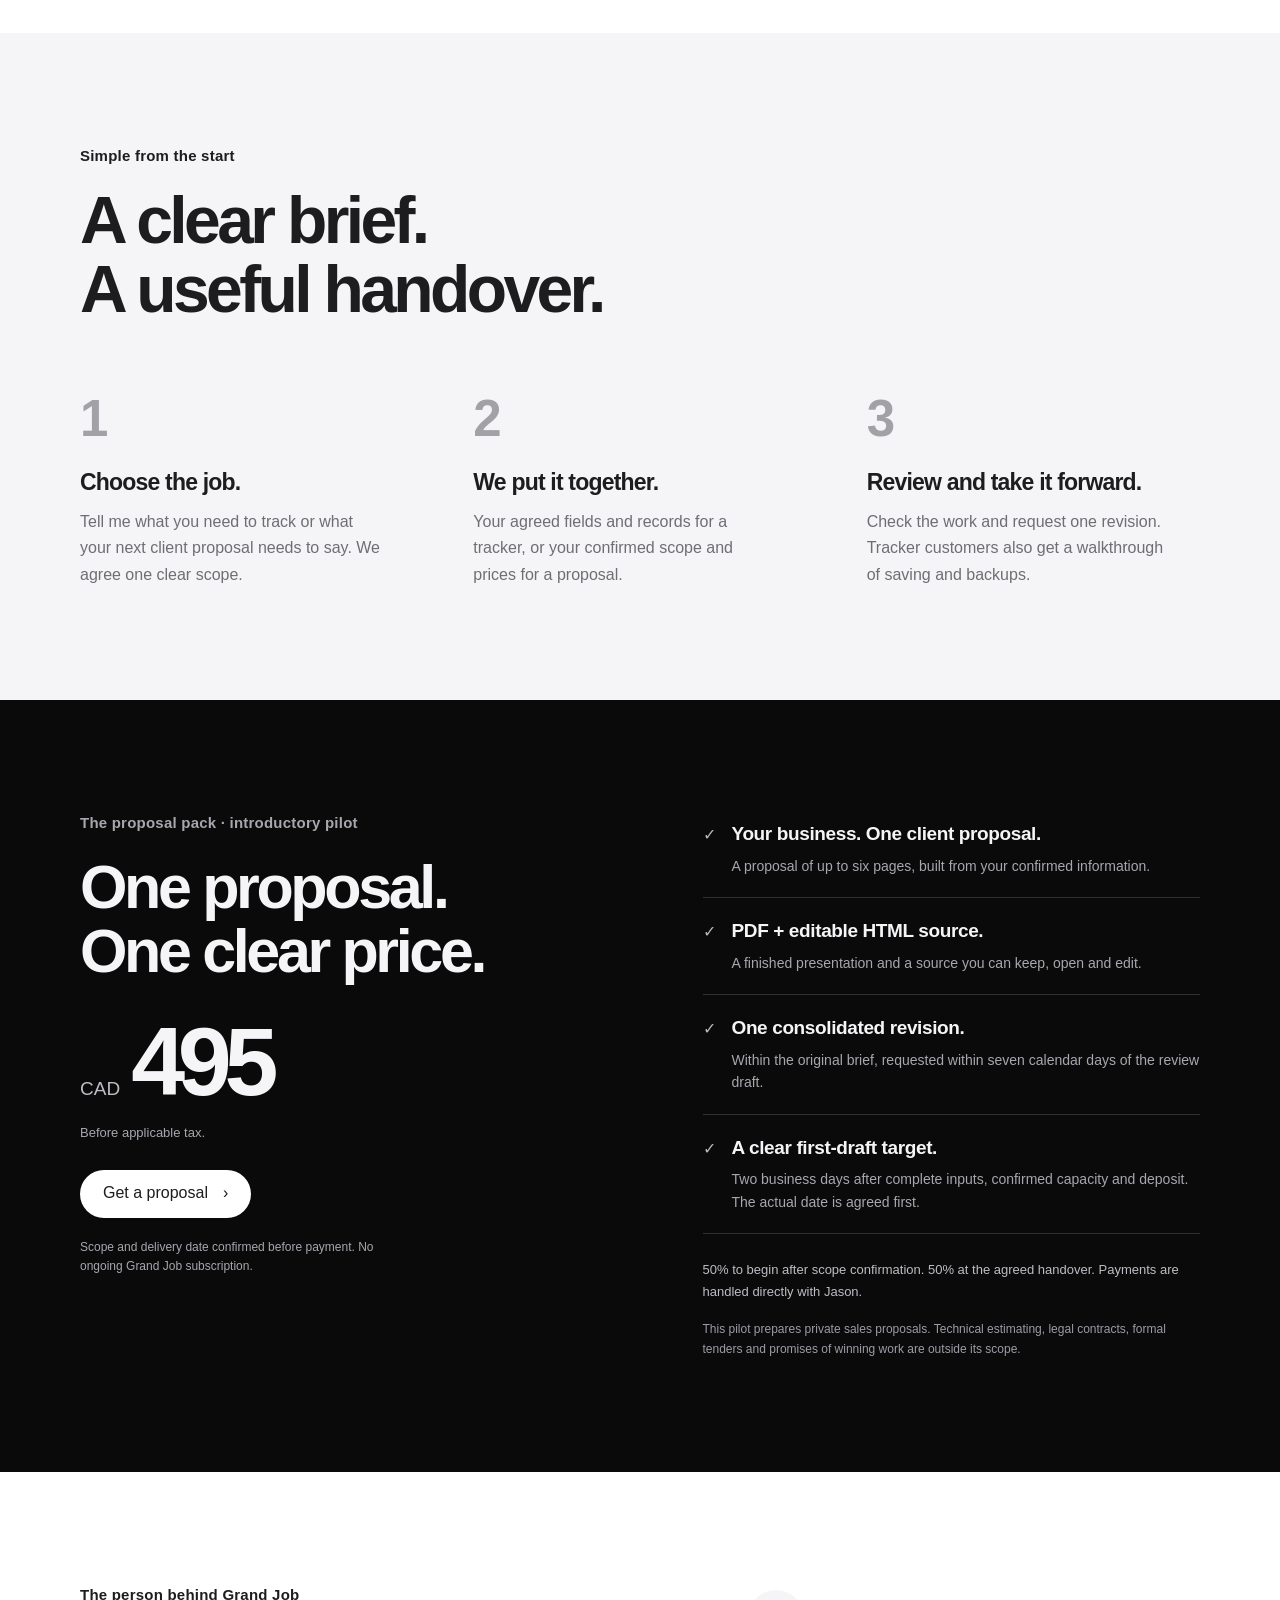
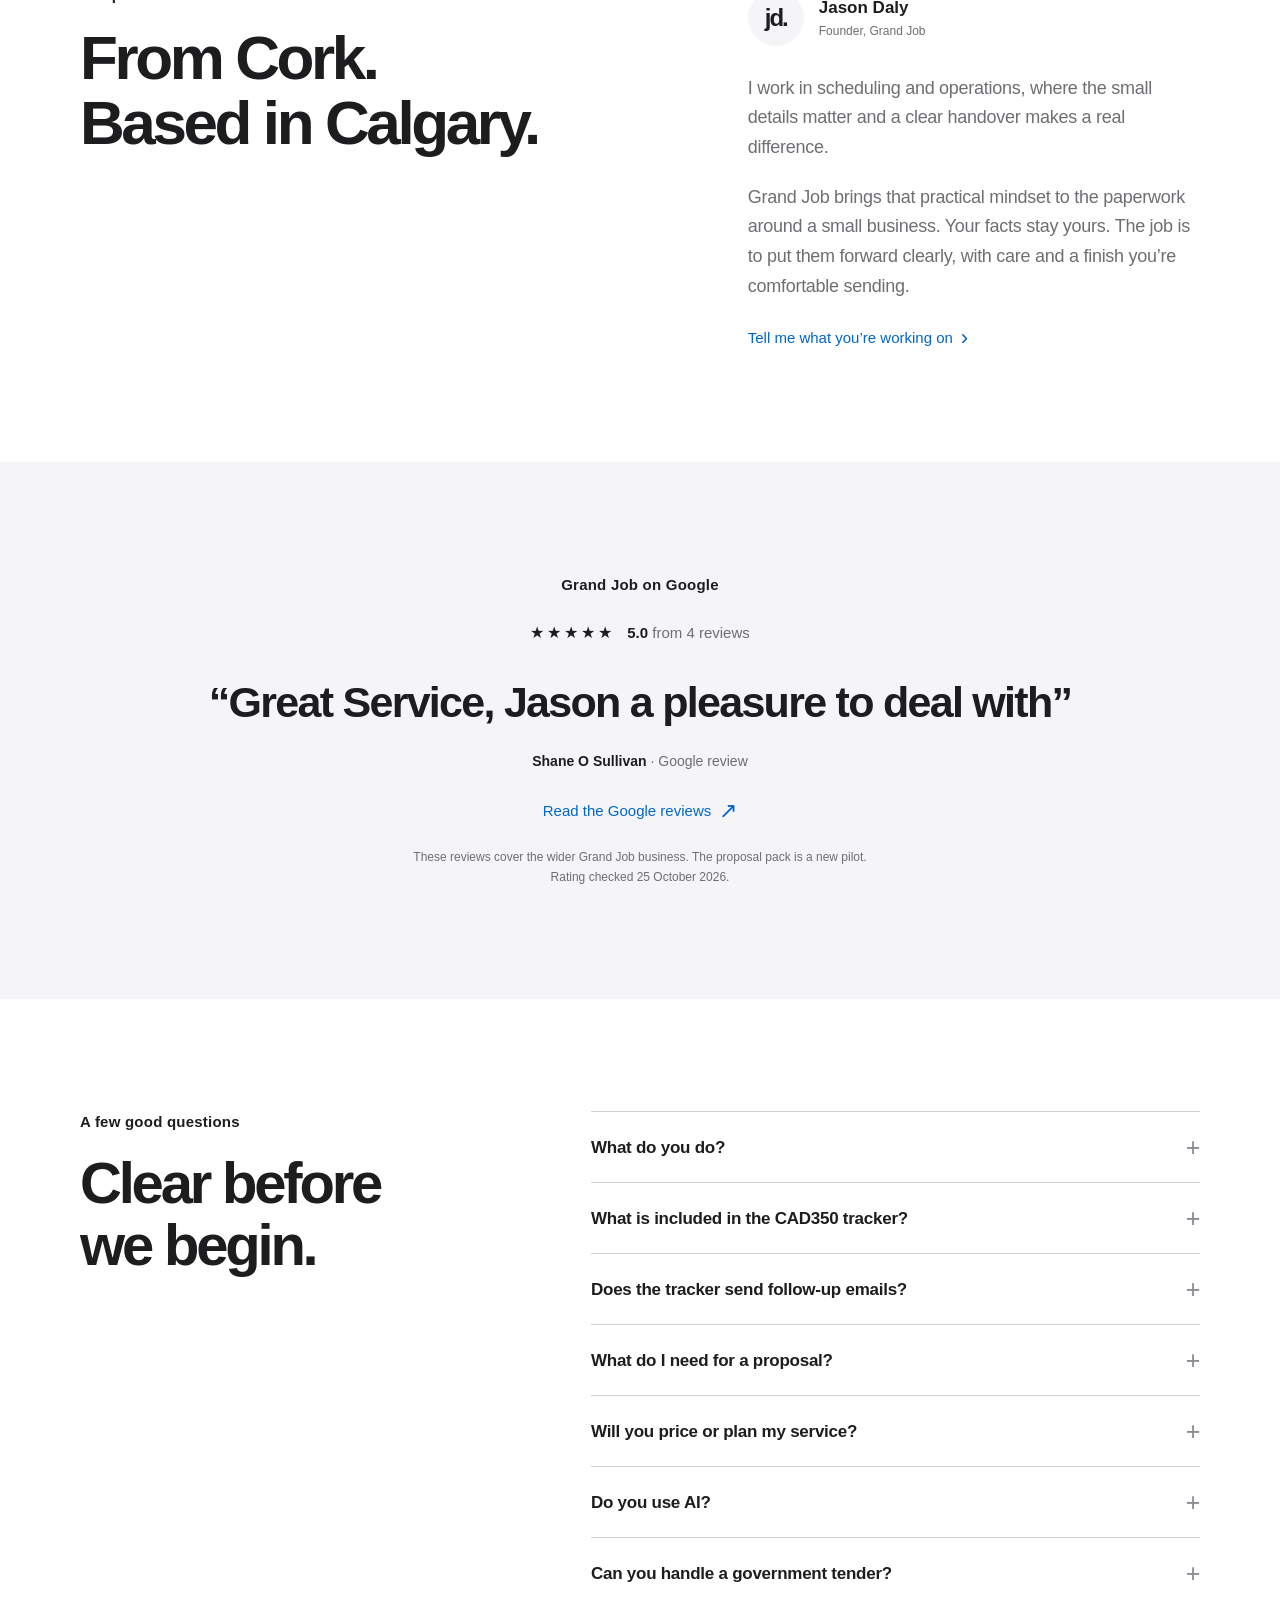
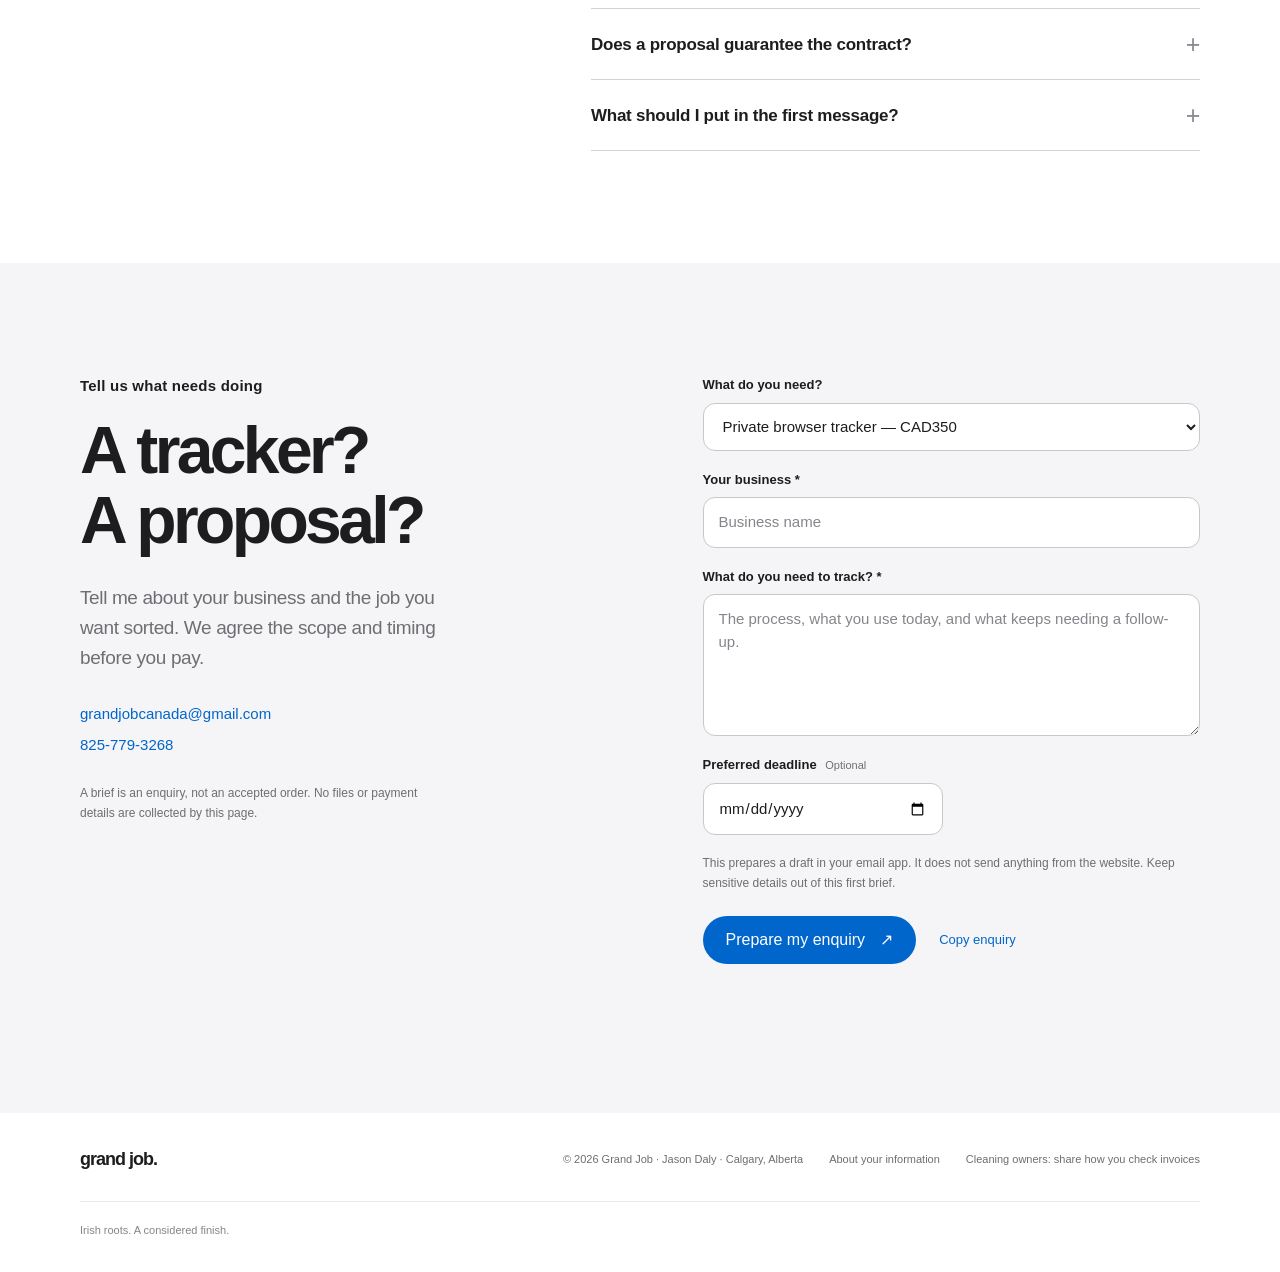
==== commit acc156c2: "Show service crews how the Excel tracker flags unpriced visits" ====
--- a/index.html
+++ b/index.html
@@ -77,6 +77,7 @@
       </div>
       <p class="tracker-disclaimer">Please use fictional information here. Demo changes save only in this browser when storage is available; export a backup to keep a copy. Nothing here sends email, contacts customers or synchronises between devices. Clearing browser data can remove saved records.</p>
       <a class="text-link tracker-enquire" href="#contact" data-service-link="tracker">A tracker for your business — CAD350 <span aria-hidden="true">›</span></a>
+      <p><a class="text-link" href="service-visit-starter.html">Preview the Service Visit Starter for Excel <span aria-hidden="true">›</span></a></p>
     </section>
 
     <section class="sample-section shell section-space" id="sample" aria-labelledby="sample-title">
